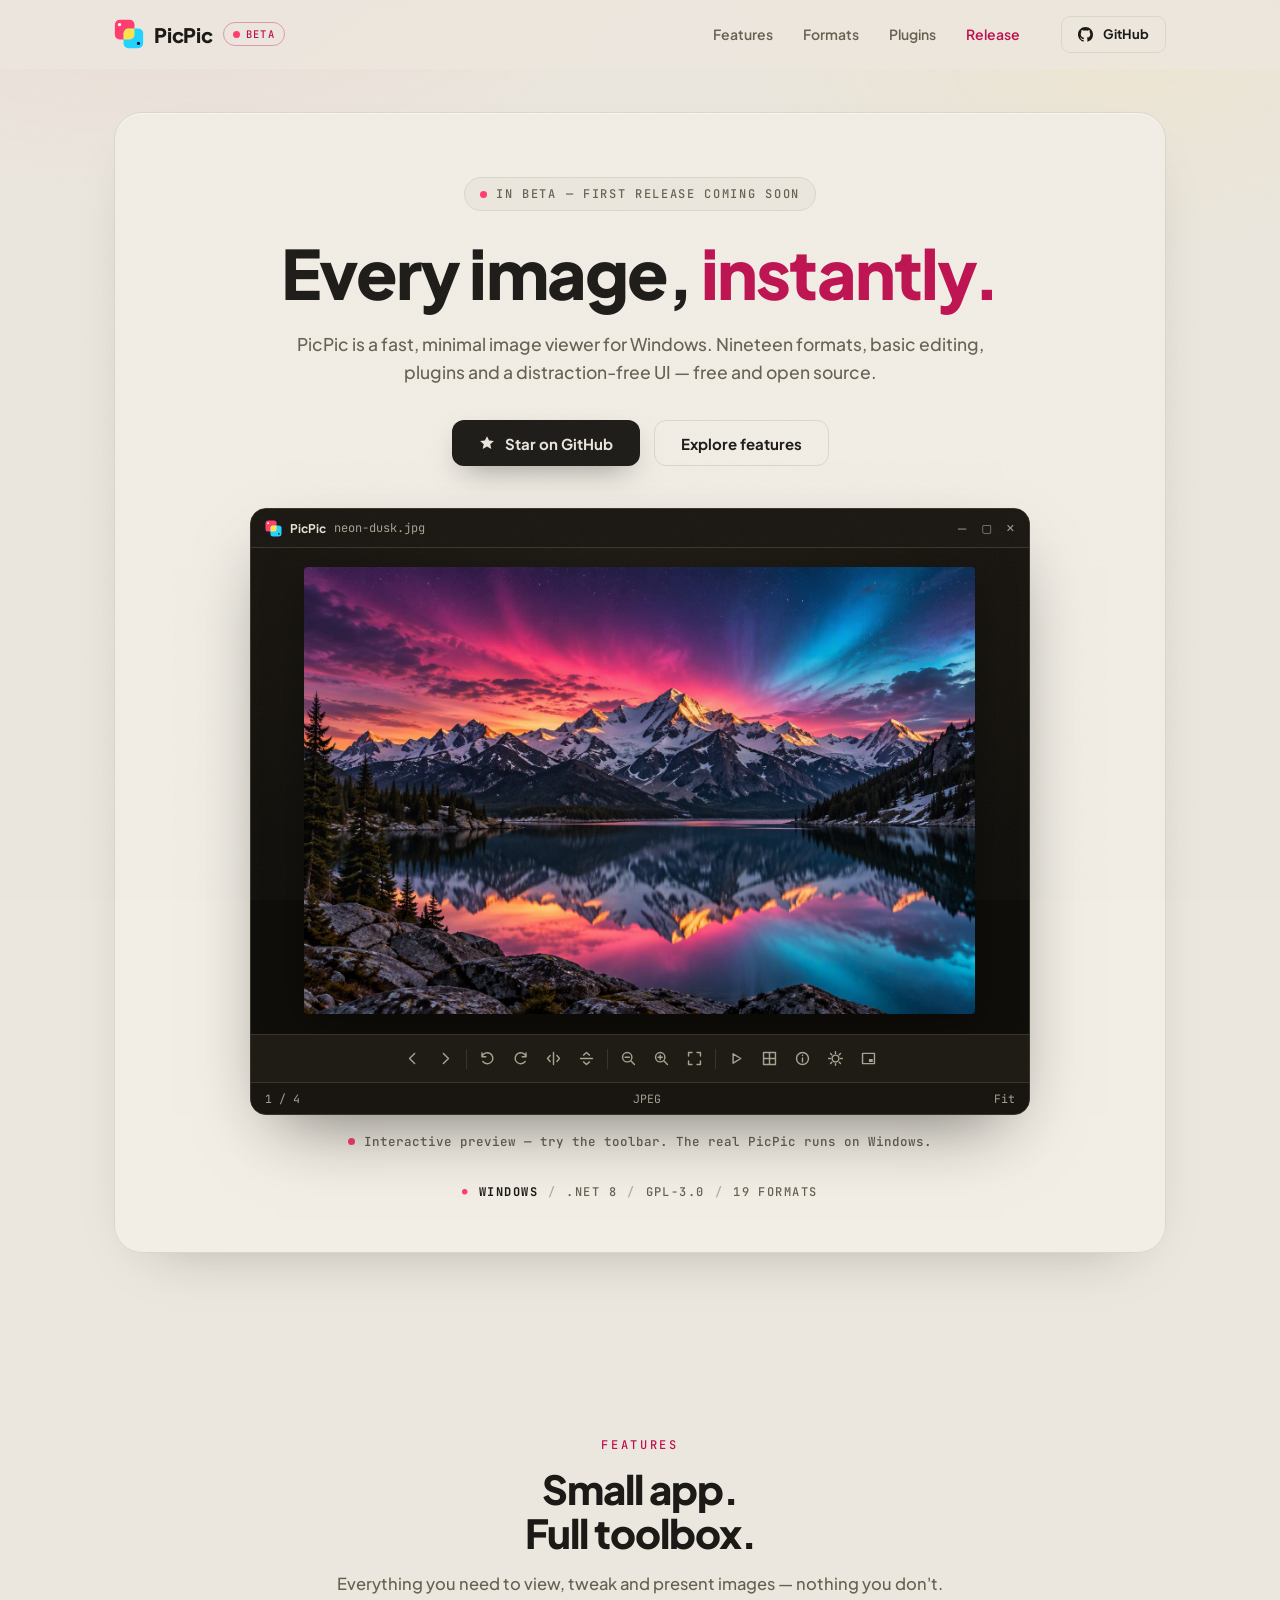
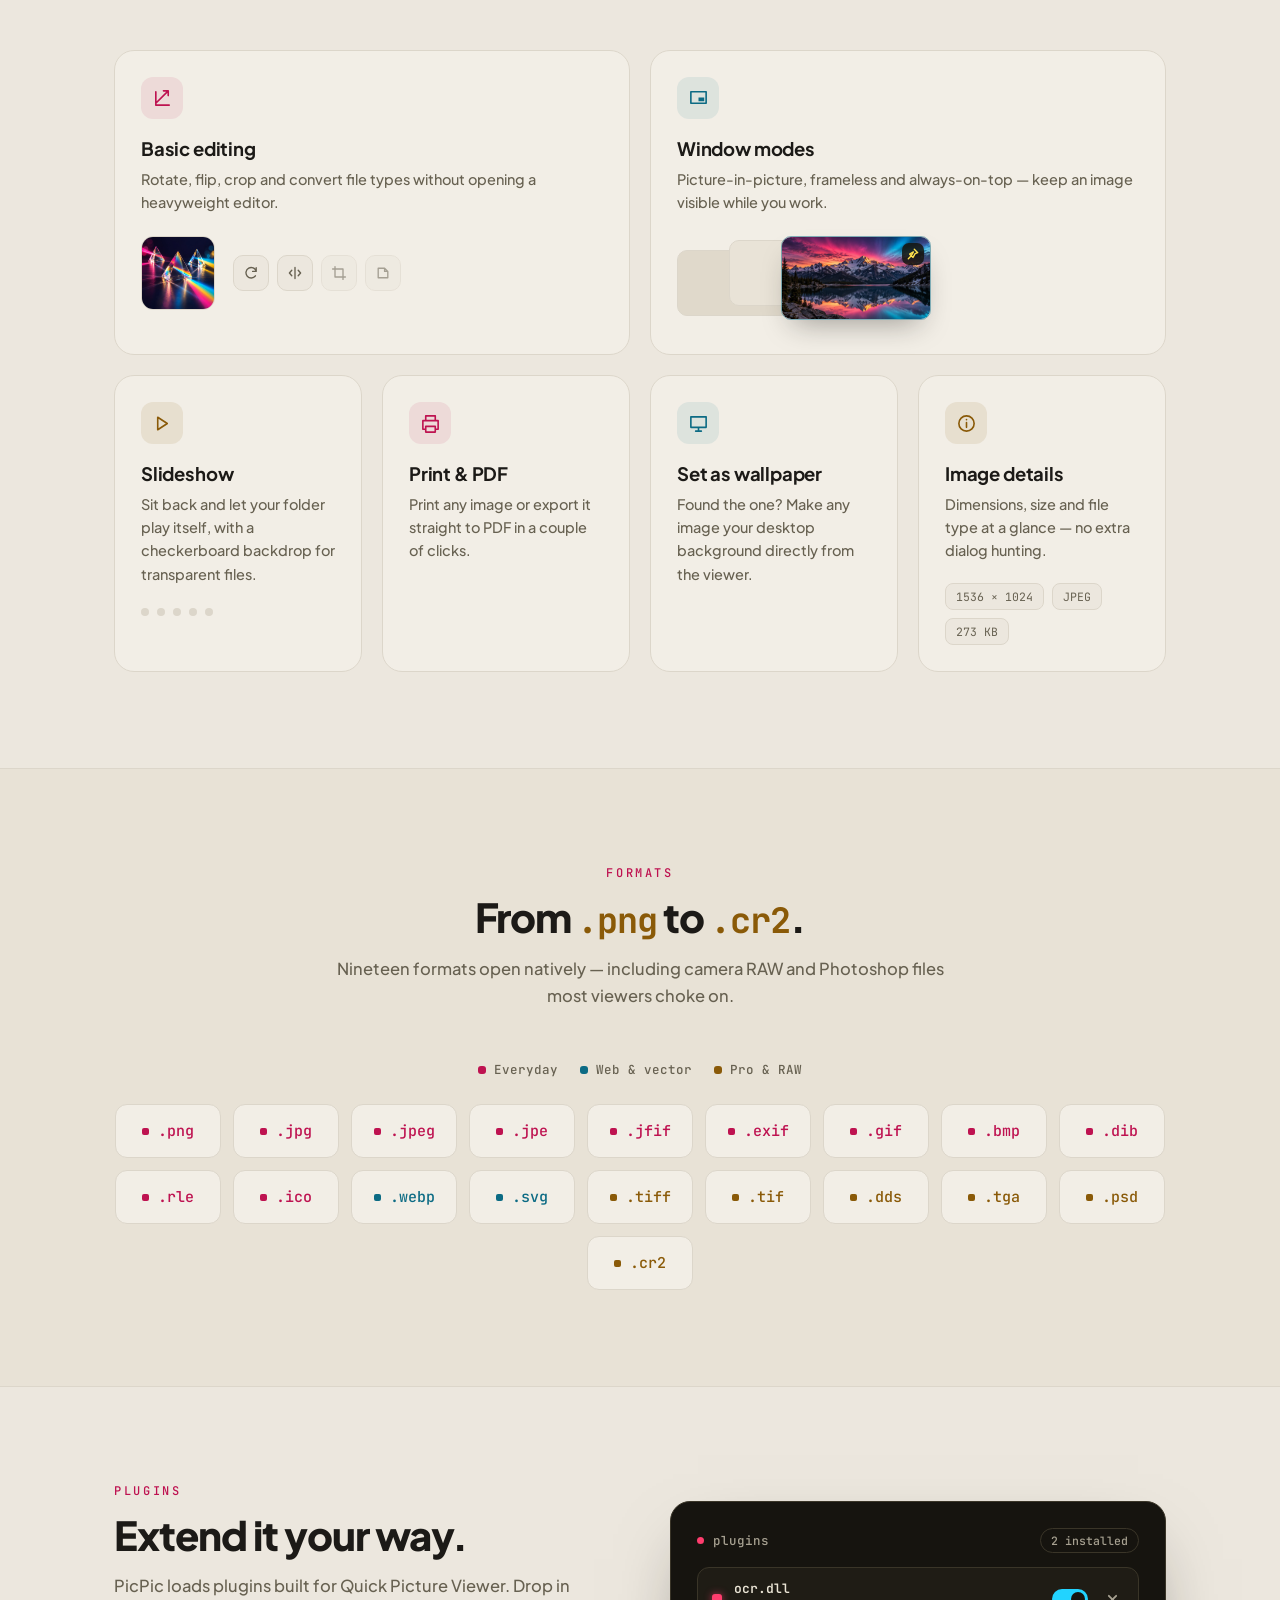
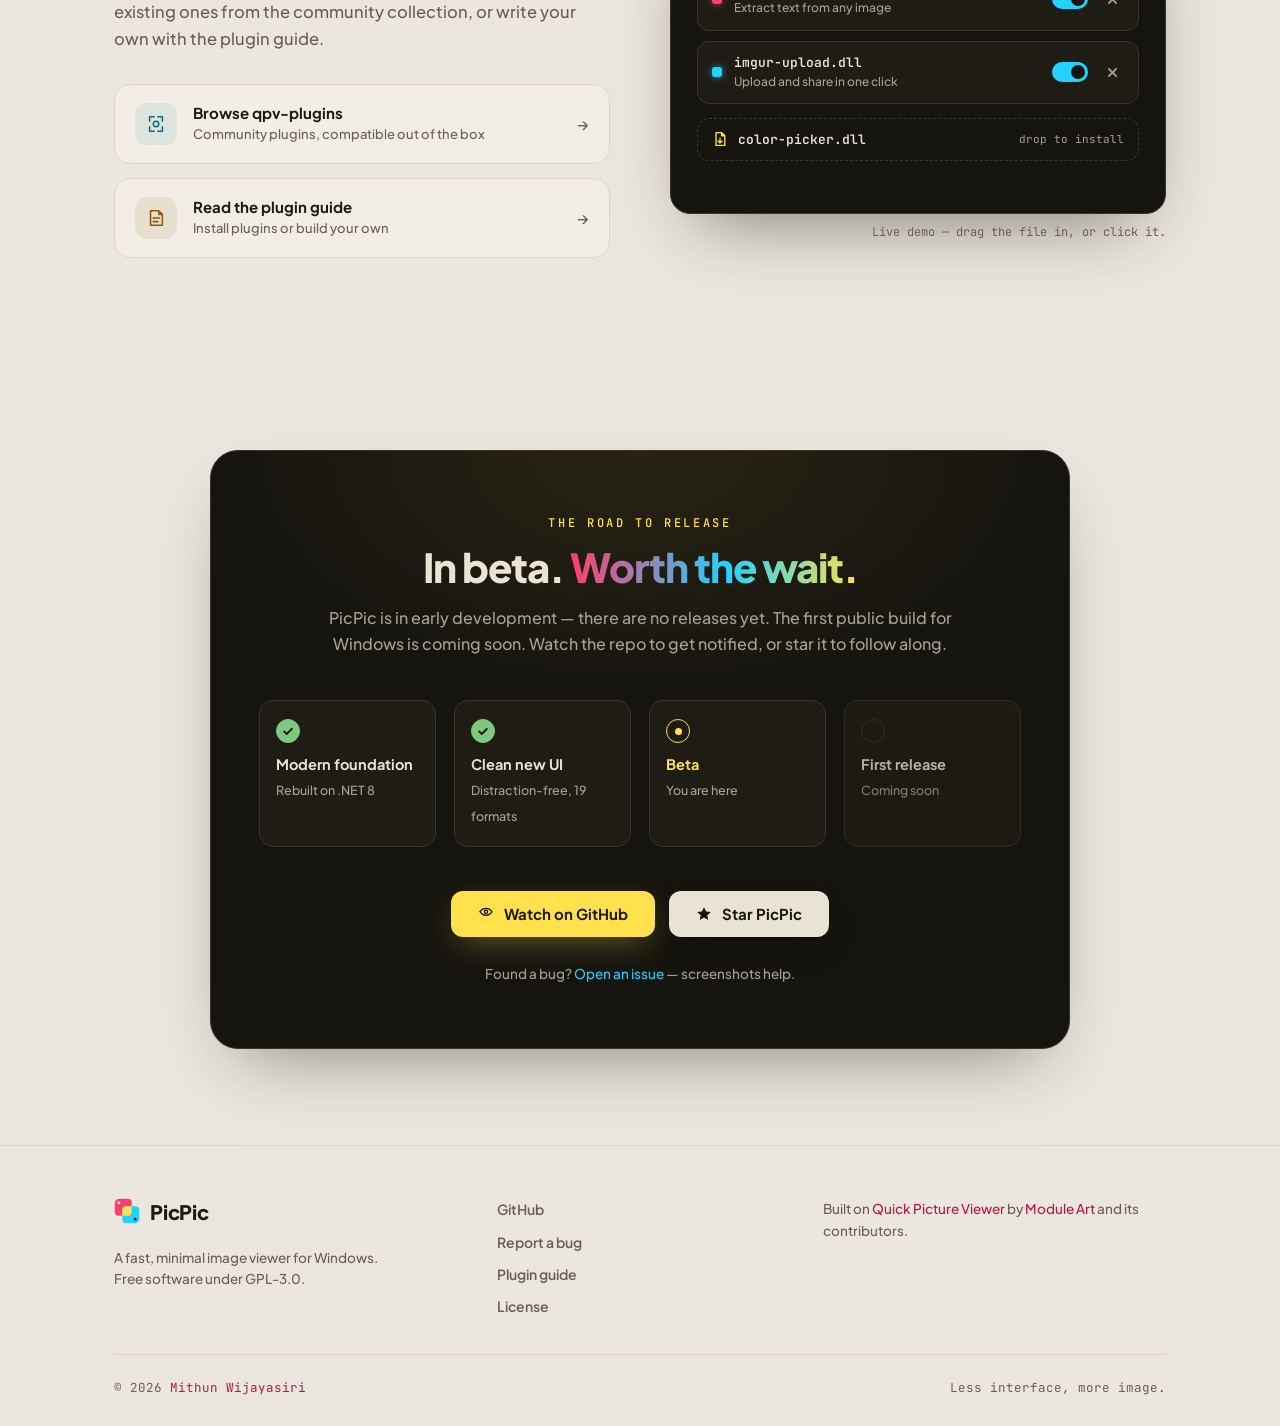
==== site/index.html @ 5f3f1647 "feat: add PicPic website" ====
<!doctype html>
<html lang="en">
<head>
  <meta charset="utf-8">
  <meta name="viewport" content="width=device-width, initial-scale=1">
  <title>PicPic — A fast, minimal image viewer for Windows</title>
  <meta name="description" content="PicPic is a fast, minimal image viewer for Windows. 19 formats, basic editing, picture-in-picture and plugins. Free and open source under GPL-3.0. In beta — first release coming soon.">
  <meta name="theme-color" content="#ECE7DE">
  <meta property="og:title" content="PicPic — A fast, minimal image viewer for Windows">
  <meta property="og:description" content="19 formats, basic editing, plugins and a distraction-free UI. Free and open source. In beta — coming soon.">
  <meta property="og:type" content="website">
  <meta name="twitter:card" content="summary">
  <link rel="icon" type="image/svg+xml" href="assets/picpic-icon.svg">
  <link rel="preconnect" href="https://fonts.googleapis.com">
  <link rel="preconnect" href="https://fonts.gstatic.com" crossorigin>
  <link href="https://fonts.googleapis.com/css2?family=Plus+Jakarta+Sans:wght@500;600;700;800&family=JetBrains+Mono:wght@400;500;700&display=swap" rel="stylesheet">
  <link rel="stylesheet" href="styles.css">
  <script type="application/ld+json">
  {
    "@context": "https://schema.org",
    "@type": "SoftwareApplication",
    "name": "PicPic",
    "operatingSystem": "Windows",
    "applicationCategory": "MultimediaApplication",
    "description": "A fast, minimal image viewer for Windows. In beta — first release coming soon.",
    "license": "https://github.com/MithunWijayasiri/PicPic/blob/master/LICENSE",
    "sameAs": "https://github.com/MithunWijayasiri/PicPic",
    "author": { "@type": "Person", "name": "Mithun Wijayasiri", "url": "https://github.com/MithunWijayasiri" },
    "offers": { "@type": "Offer", "price": "0", "priceCurrency": "USD" }
  }
  </script>
</head>
<body>
  <a class="skip-link" href="#main">Skip to content</a>

  <header class="nav" id="nav">
    <div class="wrap nav-inner">
      <a class="brand" href="#top" aria-label="PicPic home">
        <img src="assets/picpic-mark.svg" alt="" width="30" height="30">
        <span class="brand-name">PicPic</span>
        <span class="beta-tag"><span class="pulse-dot" aria-hidden="true"></span>Beta</span>
      </a>
      <nav class="nav-links" aria-label="Sections">
        <a href="#features" data-nav>Features</a>
        <a href="#formats" data-nav>Formats</a>
        <a href="#plugins" data-nav>Plugins</a>
        <a href="#beta" data-nav>Release</a>
      </nav>
      <div class="nav-actions">
        <a class="btn btn-ghost btn-sm" href="https://github.com/MithunWijayasiri/PicPic" target="_blank" rel="noopener">
          <svg viewBox="0 0 16 16" width="15" height="15" fill="currentColor" aria-hidden="true"><path d="M8 0C3.58 0 0 3.58 0 8c0 3.54 2.29 6.53 5.47 7.59.4.07.55-.17.55-.38 0-.19-.01-.82-.01-1.49-2.01.37-2.53-.49-2.69-.94-.09-.23-.48-.94-.82-1.13-.28-.15-.68-.52-.01-.53.63-.01 1.08.58 1.23.82.72 1.21 1.87.87 2.33.66.07-.52.28-.87.51-1.07-1.78-.2-3.64-.89-3.64-3.95 0-.87.31-1.59.82-2.15-.08-.2-.36-1.02.08-2.12 0 0 .67-.21 2.2.82.64-.18 1.32-.27 2-.27s1.36.09 2 .27c1.53-1.04 2.2-.82 2.2-.82.44 1.1.16 1.92.08 2.12.51.56.82 1.27.82 2.15 0 3.07-1.87 3.75-3.65 3.95.29.25.54.73.54 1.48 0 1.07-.01 1.93-.01 2.2 0 .21.15.46.55.38A8.01 8.01 0 0 0 16 8c0-4.42-3.58-8-8-8Z"/></svg>
          GitHub
        </a>
        <button class="menu-btn" id="menuBtn" aria-expanded="false" aria-controls="mobileMenu" aria-label="Open menu">
          <svg viewBox="0 0 20 20" width="20" height="20" fill="none" stroke="currentColor" stroke-width="1.8" stroke-linecap="round" aria-hidden="true"><path d="M3 5h14M3 10h14M3 15h14"/></svg>
        </button>
      </div>
    </div>
    <div class="mobile-menu" id="mobileMenu" hidden>
      <a href="#features" data-nav>Features</a>
      <a href="#formats" data-nav>Formats</a>
      <a href="#plugins" data-nav>Plugins</a>
      <a href="#beta" data-nav>Release</a>
      <a href="https://github.com/MithunWijayasiri/PicPic" target="_blank" rel="noopener">GitHub ↗</a>
    </div>
  </header>

  <main id="main">
    <!-- ============ HERO ============ -->
    <section class="hero" id="top">
      <div class="wrap">
        <div class="hero-card">
          <p class="hero-pill" data-reveal><span class="pulse-dot" aria-hidden="true"></span>In beta — first release coming soon</p>
          <h1 data-reveal style="--d:.08s">Every image, <span class="h1-accent">instantly.</span></h1>
          <p class="hero-sub" data-reveal style="--d:.16s">PicPic is a fast, minimal image viewer for Windows. Nineteen formats, basic editing, plugins and a distraction-free UI — free and open source.</p>
          <div class="hero-cta" data-reveal style="--d:.24s">
            <a class="btn btn-primary" href="https://github.com/MithunWijayasiri/PicPic" target="_blank" rel="noopener">
              <svg viewBox="0 0 20 20" width="16" height="16" fill="currentColor" aria-hidden="true"><path d="M10 1.5 12.6 7l6 .6-4.5 4 1.3 5.9L10 14.4l-5.4 3.1L5.9 11.6 1.4 7.6l6-.6L10 1.5Z"/></svg>
              Star on GitHub
            </a>
            <a class="btn btn-ghost" href="#features">Explore features</a>
          </div>

          <div class="hero-demo" data-reveal style="--d:.32s">
          <div class="viewer-slot" id="viewerSlot">
            <div class="pip-placeholder" id="pipPlaceholder" hidden>
              <p>Viewer is in picture-in-picture mode.</p>
              <button class="btn btn-ghost btn-sm" id="pipRestore" type="button">Restore viewer</button>
            </div>
            <div class="viewer" id="viewer" tabindex="0" role="region" aria-label="Interactive preview of the PicPic image viewer">
              <div class="viewer-titlebar">
                <img src="assets/picpic-mark.svg" alt="" width="17" height="17">
                <span class="viewer-app">PicPic</span>
                <span class="viewer-file" id="vFile">neon-dusk.jpg</span>
                <span class="viewer-winbtns" aria-hidden="true"><i>—</i><i>▢</i><i class="vb-close">✕</i></span>
              </div>
              <div class="viewer-stage" id="vStage">
                <div class="v-progress" id="vProgress" aria-hidden="true"></div>
                <img id="vImg" src="assets/demo-neon-dusk.jpg" alt="Sample image: mountain lake at dusk with pink and cyan aurora light" draggable="false">
                <div class="v-info" id="vInfo" hidden>
                  <p class="v-info-title">Image details</p>
                  <div><span>Name</span><b id="iName">neon-dusk.jpg</b></div>
                  <div><span>Dimensions</span><b id="iDim">1536 × 1024</b></div>
                  <div><span>Size</span><b id="iSize">273 KB</b></div>
                  <div><span>Type</span><b id="iFmt">JPEG</b></div>
                  <div><span>Zoom</span><b id="iZoom">Fit</b></div>
                </div>
              </div>
              <div class="viewer-toolbar" role="toolbar" aria-label="Viewer controls">
                <button type="button" class="vbtn" data-action="prev" data-tip="Previous image" aria-label="Previous image"><svg viewBox="0 0 20 20"><path d="M12.5 4 6.5 10l6 6"/></svg></button>
                <button type="button" class="vbtn" data-action="next" data-tip="Next image" aria-label="Next image"><svg viewBox="0 0 20 20"><path d="M7.5 4l6 6-6 6"/></svg></button>
                <span class="vsep" aria-hidden="true"></span>
                <button type="button" class="vbtn" data-action="rotate-ccw" data-tip="Rotate left" aria-label="Rotate left"><svg viewBox="0 0 20 20"><path d="M3.5 8a6.5 6.5 0 1 1 1 5.5M3.5 8V3.5M3.5 8H8"/></svg></button>
                <button type="button" class="vbtn" data-action="rotate-cw" data-tip="Rotate right" aria-label="Rotate right"><svg viewBox="0 0 20 20"><path d="M16.5 8a6.5 6.5 0 1 0-1 5.5M16.5 8V3.5M16.5 8H12"/></svg></button>
                <button type="button" class="vbtn" data-action="flip-h" data-tip="Flip horizontal" aria-label="Flip horizontal"><svg viewBox="0 0 20 20"><path d="M10 3v14M6 6.5 3 10l3 3.5M14 6.5 17 10l-3 3.5"/></svg></button>
                <button type="button" class="vbtn" data-action="flip-v" data-tip="Flip vertical" aria-label="Flip vertical"><svg viewBox="0 0 20 20"><path d="M3 10h14M6.5 6 10 3l3.5 3M6.5 14 10 17l3.5-3"/></svg></button>
                <span class="vsep" aria-hidden="true"></span>
                <button type="button" class="vbtn" data-action="zoom-out" data-tip="Zoom out" aria-label="Zoom out"><svg viewBox="0 0 20 20"><circle cx="8.5" cy="8.5" r="5.5"/><path d="m13 13 4 4M6 8.5h5"/></svg></button>
                <button type="button" class="vbtn" data-action="zoom-in" data-tip="Zoom in" aria-label="Zoom in"><svg viewBox="0 0 20 20"><circle cx="8.5" cy="8.5" r="5.5"/><path d="m13 13 4 4M6 8.5h5M8.5 6v5"/></svg></button>
                <button type="button" class="vbtn" data-action="fit" data-tip="Fit to window" aria-label="Fit to window"><svg viewBox="0 0 20 20"><path d="M3 7V3h4M13 3h4v4M17 13v4h-4M7 17H3v-4"/></svg></button>
                <span class="vsep" aria-hidden="true"></span>
                <button type="button" class="vbtn" data-action="slideshow" data-tip="Play slideshow" aria-label="Play slideshow" aria-pressed="false">
                  <svg viewBox="0 0 20 20" class="ic-play"><path d="M6 4.5 15 10l-9 5.5Z"/></svg>
                  <svg viewBox="0 0 20 20" class="ic-pause"><path d="M6 4.5h2.8v11H6ZM11.2 4.5H14v11h-2.8Z"/></svg>
                </button>
                <button type="button" class="vbtn" data-action="checker" data-tip="Checkerboard background" aria-label="Checkerboard background" aria-pressed="false"><svg viewBox="0 0 20 20"><path d="M3 3h14v14H3ZM3 10h14M10 3v14M3 3h7v7H3ZM10 10h7v7h-7Z"/></svg></button>
                <button type="button" class="vbtn" data-action="info" data-tip="Image details" aria-label="Image details" aria-pressed="false"><svg viewBox="0 0 20 20"><circle cx="10" cy="10" r="7"/><path d="M10 9.5V14M10 6.2v.3"/></svg></button>
                <button type="button" class="vbtn" data-action="theme" data-tip="Toggle light mode" aria-label="Toggle light mode" aria-pressed="false">
                  <svg viewBox="0 0 20 20" class="ic-sun"><circle cx="10" cy="10" r="4"/><path d="M10 2v2M10 16v2M2 10h2M16 10h2M4.2 4.2l1.4 1.4M14.4 14.4l1.4 1.4M15.8 4.2l-1.4 1.4M5.6 14.4l-1.4 1.4"/></svg>
                  <svg viewBox="0 0 20 20" class="ic-moon"><path d="M16.5 12.5A7 7 0 0 1 7.5 3.5a7 7 0 1 0 9 9Z"/></svg>
                </button>
                <button type="button" class="vbtn" data-action="pip" data-tip="Picture-in-picture" aria-label="Picture-in-picture" aria-pressed="false"><svg viewBox="0 0 20 20"><path d="M3 4h14v12H3Z"/><path d="M10.5 10.5h4.5v3.5h-4.5Z" fill="currentColor" stroke="none"/></svg></button>
              </div>
              <div class="viewer-statusbar">
                <span id="vIndex">1 / 4</span>
                <span id="vFmt">JPEG</span>
                <span id="vZoom">Fit</span>
              </div>
            </div>
          </div>
          <p class="demo-caption"><span class="pulse-dot" aria-hidden="true"></span>Interactive preview — try the toolbar. The real PicPic runs on Windows.</p>
          </div>

          <p class="platforms" data-reveal><span class="p-dot" aria-hidden="true">●</span><b>Windows</b><span class="x">/</span>.NET 8<span class="x">/</span>GPL-3.0<span class="x">/</span>19 formats</p>
        </div>
      </div>
    </section>

    <!-- ============ FEATURES ============ -->
    <section class="section" id="features">
      <div class="wrap">
        <div class="section-head" data-reveal>
          <p class="eyebrow">Features</p>
          <h2>Small app.<br>Full toolbox.</h2>
          <p class="section-sub">Everything you need to view, tweak and present images — nothing you don't.</p>
        </div>
        <div class="bento">
          <article class="card span2" data-reveal>
            <div class="card-icon ci-pink"><svg viewBox="0 0 22 22"><path d="M4 17 17 4M17 4h-5M17 4v5M4 5v14h14"/></svg></div>
            <h3>Basic editing</h3>
            <p>Rotate, flip, crop and convert file types without opening a heavyweight editor.</p>
            <div class="mini-edit">
              <img id="miniImg" src="assets/demo-prism-study.jpg" alt="Prism study sample thumbnail">
              <div class="mini-tools">
                <button type="button" class="mini-btn" id="miniRotate" aria-label="Rotate sample thumbnail" data-tip="Try it"><svg viewBox="0 0 20 20"><path d="M16.5 8a6.5 6.5 0 1 0-1 5.5M16.5 8V3.5M16.5 8H12"/></svg></button>
                <button type="button" class="mini-btn" id="miniFlip" aria-label="Flip sample thumbnail" data-tip="Try it"><svg viewBox="0 0 20 20"><path d="M10 3v14M6 6.5 3 10l3 3.5M14 6.5 17 10l-3 3.5"/></svg></button>
                <span class="mini-btn static" aria-hidden="true"><svg viewBox="0 0 20 20"><path d="M5 2v13h13M2 5h13v13"/></svg></span>
                <span class="mini-btn static" aria-hidden="true"><svg viewBox="0 0 20 20"><path d="M4 4h8l4 4v8H4ZM12 4v4h4"/></svg></span>
              </div>
            </div>
          </article>
          <article class="card span2" data-reveal style="--d:.08s">
            <div class="card-icon ci-cyan"><svg viewBox="0 0 22 22"><path d="M3 5h16v12H3Z"/><path d="M11 11h6v4h-6Z" fill="currentColor" stroke="none"/></svg></div>
            <h3>Window modes</h3>
            <p>Picture-in-picture, frameless and always-on-top — keep an image visible while you work.</p>
            <div class="mini-windows" aria-hidden="true">
              <div class="mw mw-1"></div>
              <div class="mw mw-2"></div>
              <div class="mw mw-3"><img src="assets/demo-neon-dusk.jpg" alt=""><span class="mw-pin"><svg viewBox="0 0 14 14"><path d="M8.5 1.5 12.5 5.5 9.5 6.5 7 11 5 9 1.5 12.5M5 9l-2-2 4.5-2.5Z"/></svg></span></div>
            </div>
          </article>
          <article class="card" data-reveal>
            <div class="card-icon ci-amber"><svg viewBox="0 0 22 22"><path d="M6 4.5 16 11 6 17.5Z"/></svg></div>
            <h3>Slideshow</h3>
            <p>Sit back and let your folder play itself, with a checkerboard backdrop for transparent files.</p>
            <div class="mini-dots" aria-hidden="true"><i></i><i></i><i></i><i></i><i></i></div>
          </article>
          <article class="card" data-reveal style="--d:.06s">
            <div class="card-icon ci-pink"><svg viewBox="0 0 22 22"><path d="M6 8V3h10v5M6 17H3V8h16v9h-3M6 14h10v6H6Z"/></svg></div>
            <h3>Print &amp; PDF</h3>
            <p>Print any image or export it straight to PDF in a couple of clicks.</p>
          </article>
          <article class="card" data-reveal style="--d:.12s">
            <div class="card-icon ci-cyan"><svg viewBox="0 0 22 22"><path d="M3 4h16v11H3ZM8 19h6M11 15v4"/></svg></div>
            <h3>Set as wallpaper</h3>
            <p>Found the one? Make any image your desktop background directly from the viewer.</p>
          </article>
          <article class="card" data-reveal style="--d:.18s">
            <div class="card-icon ci-amber"><svg viewBox="0 0 22 22"><circle cx="11" cy="11" r="8"/><path d="M11 10v5M11 6.8v.3"/></svg></div>
            <h3>Image details</h3>
            <p>Dimensions, size and file type at a glance — no extra dialog hunting.</p>
            <div class="mini-meta" aria-hidden="true"><span>1536 × 1024</span><span>JPEG</span><span>273 KB</span></div>
          </article>
        </div>
      </div>
    </section>

    <!-- ============ FORMATS ============ -->
    <section class="section section-alt" id="formats">
      <div class="wrap">
        <div class="section-head" data-reveal>
          <p class="eyebrow">Formats</p>
          <h2>From <span class="mono-h">.png</span> to <span class="mono-h">.cr2</span>.</h2>
          <p class="section-sub">Nineteen formats open natively — including camera RAW and Photoshop files most viewers choke on.</p>
        </div>
        <div class="format-legend" data-reveal>
          <span><i class="dot dot-p"></i>Everyday</span>
          <span><i class="dot dot-c"></i>Web &amp; vector</span>
          <span><i class="dot dot-a"></i>Pro &amp; RAW</span>
        </div>
        <div class="format-grid">
          <span class="fmt-chip fp" data-reveal>.png</span>
          <span class="fmt-chip fp" data-reveal style="--d:.03s">.jpg</span>
          <span class="fmt-chip fp" data-reveal style="--d:.06s">.jpeg</span>
          <span class="fmt-chip fp" data-reveal style="--d:.09s">.jpe</span>
          <span class="fmt-chip fp" data-reveal style="--d:.12s">.jfif</span>
          <span class="fmt-chip fp" data-reveal style="--d:.15s">.exif</span>
          <span class="fmt-chip fp" data-reveal style="--d:.18s">.gif</span>
          <span class="fmt-chip fp" data-reveal style="--d:.21s">.bmp</span>
          <span class="fmt-chip fp" data-reveal style="--d:.24s">.dib</span>
          <span class="fmt-chip fp" data-reveal style="--d:.27s">.rle</span>
          <span class="fmt-chip fp" data-reveal style="--d:.3s">.ico</span>
          <span class="fmt-chip fc" data-reveal style="--d:.33s">.webp</span>
          <span class="fmt-chip fc" data-reveal style="--d:.36s">.svg</span>
          <span class="fmt-chip fa" data-reveal style="--d:.39s">.tiff</span>
          <span class="fmt-chip fa" data-reveal style="--d:.42s">.tif</span>
          <span class="fmt-chip fa" data-reveal style="--d:.45s">.dds</span>
          <span class="fmt-chip fa" data-reveal style="--d:.48s">.tga</span>
          <span class="fmt-chip fa" data-reveal style="--d:.51s">.psd</span>
          <span class="fmt-chip fa" data-reveal style="--d:.54s">.cr2</span>
        </div>
      </div>
    </section>

    <!-- ============ PLUGINS ============ -->
    <section class="section" id="plugins">
      <div class="wrap plugins-grid">
        <div data-reveal>
          <p class="eyebrow">Plugins</p>
          <h2>Extend it your way.</h2>
          <p class="section-sub">PicPic loads plugins built for Quick Picture Viewer. Drop in existing ones from the community collection, or write your own with the plugin guide.</p>
          <div class="link-cards">
            <a class="link-card" href="https://github.com/ModuleArt/qpv-plugins" target="_blank" rel="noopener">
              <span class="lc-icon ci-cyan"><svg viewBox="0 0 22 22"><path d="M9 3H4v5M13 3h5v5M9 19H4v-5M13 19h5v-5"/><circle cx="11" cy="11" r="3"/></svg></span>
              <span class="lc-body"><b>Browse qpv-plugins</b><small>Community plugins, compatible out of the box</small></span>
              <span class="lc-arrow" aria-hidden="true">→</span>
            </a>
            <a class="link-card" href="https://github.com/MithunWijayasiri/PicPic/blob/master/docs/plugins.md" target="_blank" rel="noopener">
              <span class="lc-icon ci-amber"><svg viewBox="0 0 22 22"><path d="M5 3h9l4 4v12H5ZM14 3v4h4M8 11h7M8 15h5"/></svg></span>
              <span class="lc-body"><b>Read the plugin guide</b><small>Install plugins or build your own</small></span>
              <span class="lc-arrow" aria-hidden="true">→</span>
            </a>
          </div>
        </div>
        <div class="plugin-art" data-reveal style="--d:.12s">
          <div class="pa-panel" id="pluginPanel">
            <div class="pm-head">
              <p class="pa-title"><span class="pulse-dot" aria-hidden="true"></span>plugins</p>
              <span class="pm-count" id="pmCount"></span>
            </div>
            <ul class="pm-list" id="pmList" aria-label="Installed plugins"></ul>
            <div class="pm-drop" id="pmDrop"></div>
            <p class="pm-status" id="pmStatus" role="status"></p>
          </div>
          <p class="pa-caption">Live demo — drag the file in, or click it.</p>
        </div>
      </div>
    </section>

    <!-- ============ BETA / RELEASE ============ -->
    <section class="section" id="beta">
      <div class="wrap">
        <div class="beta-card" data-reveal>
          <p class="eyebrow eyebrow-amber">The road to release</p>
          <h2>In beta. <span class="grad-text">Worth the wait.</span></h2>
          <p class="beta-sub">PicPic is in early development — there are no releases yet. The first public build for Windows is coming soon. Watch the repo to get notified, or star it to follow along.</p>
          <ol class="roadmap">
            <li class="rm-done">
              <span class="rm-dot" aria-hidden="true"><svg viewBox="0 0 14 14"><path d="m2.5 7.5 3 3 6-6"/></svg></span>
              <b>Modern foundation</b><small>Rebuilt on .NET 8</small>
            </li>
            <li class="rm-done">
              <span class="rm-dot" aria-hidden="true"><svg viewBox="0 0 14 14"><path d="m2.5 7.5 3 3 6-6"/></svg></span>
              <b>Clean new UI</b><small>Distraction-free, 19 formats</small>
            </li>
            <li class="rm-now" aria-current="step">
              <span class="rm-dot" aria-hidden="true"><span class="pulse-dot"></span></span>
              <b>Beta</b><small>You are here</small>
            </li>
            <li class="rm-next">
              <span class="rm-dot" aria-hidden="true"></span>
              <b>First release</b><small>Coming soon</small>
            </li>
          </ol>
          <div class="beta-cta">
            <a class="btn btn-amber" href="https://github.com/MithunWijayasiri/PicPic" target="_blank" rel="noopener">
              <svg viewBox="0 0 20 20" width="16" height="16" fill="none" stroke="currentColor" stroke-width="1.7" aria-hidden="true"><path d="M10 3C5.5 3 2.5 7 2.5 7s3 4.5 7.5 4.5S17.5 7 17.5 7 14.5 3 10 3Z"/><circle cx="10" cy="7.2" r="2"/></svg>
              Watch on GitHub
            </a>
            <a class="btn btn-primary" href="https://github.com/MithunWijayasiri/PicPic" target="_blank" rel="noopener">
              <svg viewBox="0 0 20 20" width="16" height="16" fill="currentColor" aria-hidden="true"><path d="M10 1.5 12.6 7l6 .6-4.5 4 1.3 5.9L10 14.4l-5.4 3.1L5.9 11.6 1.4 7.6l6-.6L10 1.5Z"/></svg>
              Star PicPic
            </a>
          </div>
          <p class="beta-note">Found a bug? <a class="text-link" href="https://github.com/MithunWijayasiri/PicPic/issues/new" target="_blank" rel="noopener">Open an issue</a> — screenshots help.</p>
        </div>
      </div>
    </section>
  </main>

  <!-- ============ FOOTER ============ -->
  <footer class="footer">
    <div class="wrap">
      <div class="footer-grid">
        <div class="footer-brand">
          <a class="brand" href="#top" aria-label="Back to top">
            <img src="assets/picpic-mark.svg" alt="" width="26" height="26">
            <span class="brand-name">PicPic</span>
          </a>
          <p>A fast, minimal image viewer for Windows.<br>Free software under GPL-3.0.</p>
        </div>
        <nav class="footer-links" aria-label="Project links">
          <a href="https://github.com/MithunWijayasiri/PicPic" target="_blank" rel="noopener">GitHub</a>
          <a href="https://github.com/MithunWijayasiri/PicPic/issues/new" target="_blank" rel="noopener">Report a bug</a>
          <a href="https://github.com/MithunWijayasiri/PicPic/blob/master/docs/plugins.md" target="_blank" rel="noopener">Plugin guide</a>
          <a href="https://github.com/MithunWijayasiri/PicPic/blob/master/LICENSE" target="_blank" rel="noopener">License</a>
        </nav>
        <div class="footer-credit">
          <p>Built on <a class="text-link" href="https://github.com/ModuleArt/quick-picture-viewer" target="_blank" rel="noopener">Quick Picture Viewer</a> by <a class="text-link" href="https://github.com/ModuleArt" target="_blank" rel="noopener">Module Art</a> and its contributors.</p>
        </div>
      </div>
      <div class="footer-bottom">
        <span>© 2026 <a class="text-link" href="https://github.com/MithunWijayasiri" target="_blank" rel="noopener">Mithun Wijayasiri</a></span>
        <span class="footer-status">Less interface, more image.</span>
      </div>
    </div>
  </footer>

  <script src="app.js" defer></script>
</body>
</html>
---- site/styles.css ----
/* ============================================================
   PicPic landing — paper & darkroom
   Warm cream page with warm-black product mocks (light/dark mix)
   Brand hues: pink #FF3D6E · cyan #22D3FF · amber #FFE14D
   ============================================================ */

:root {
  /* Nudge appearance — light paper */
  --site-bg: #ECE7DE;
  --site-fg: #1C1A17;
  --site-accent: #FF3D6E;
  --site-on-accent: #1C1A17;
  --site-surface: #F2EEE6;
  --site-muted: #676151;
  --site-border: #DCD6CA;
  --site-font: "Plus Jakarta Sans", system-ui, -apple-system, "Segoe UI", sans-serif;
  /* Nudge geometry & motion */
  --site-radius: 20px;
  --site-space: 1;
  --site-type: 1;
  --site-motion: 1;

  /* Brand palette */
  --pink: #FF3D6E;
  --cyan: #22D3FF;
  --amber: #FFE14D;
  --green: #7EC77F;
  /* Text-safe accents on cream */
  --pink-deep: #BE1250;
  --cyan-deep: #0C6B84;
  --amber-deep: #8A5A08;
  /* Warm-black dark family */
  --dark-bg: #16140F;
  --dark-surface: #1F1C15;
  --dark-line: #3A3528;
  --dark-fg: #E9E3D4;
  --dark-muted: #A7A191;

  --font-display: "Plus Jakarta Sans", var(--site-font);
  --mono: "JetBrains Mono", ui-monospace, "Cascadia Code", Consolas, monospace;
  --wrap: 1100px;
  --nav-h: 68px;
}

* { box-sizing: border-box; margin: 0; padding: 0; }

html {
  scroll-behavior: smooth;
  scrollbar-color: #C9C2B2 var(--site-bg);
}

body {
  background: var(--site-bg);
  color: var(--site-fg);
  font: 500 16px/1.6 var(--site-font);
  -webkit-font-smoothing: antialiased;
  overflow-x: hidden;
}

/* Subtle warmth + paper grain */
body::before {
  content: "";
  position: fixed;
  inset: 0;
  z-index: 0;
  pointer-events: none;
  background:
    radial-gradient(60% 42% at 12% -4%, rgba(255, 61, 110, .05), transparent 62%),
    radial-gradient(48% 36% at 88% 6%, rgba(255, 225, 77, .07), transparent 62%),
    radial-gradient(50% 38% at 50% 108%, rgba(34, 211, 255, .045), transparent 66%);
}
body::after {
  content: "";
  position: fixed;
  inset: 0;
  z-index: 60;
  pointer-events: none;
  opacity: .05;
  background-image: url("data:image/svg+xml,%3Csvg xmlns='http://www.w3.org/2000/svg' width='160' height='160'%3E%3Cfilter id='n'%3E%3CfeTurbulence type='fractalNoise' baseFrequency='0.9' numOctaves='2'/%3E%3C/filter%3E%3Crect width='160' height='160' filter='url(%23n)'/%3E%3C/svg%3E");
}

main { position: relative; z-index: 1; }

::selection { background: var(--site-accent); color: var(--site-on-accent); }

::-webkit-scrollbar { width: 10px; height: 10px; }
::-webkit-scrollbar-track { background: var(--site-bg); }
::-webkit-scrollbar-thumb { background: #C9C2B2; border-radius: 8px; border: 2px solid var(--site-bg); }
::-webkit-scrollbar-thumb:hover { background: var(--pink-deep); }

:focus-visible { outline: 2px solid var(--pink-deep); outline-offset: 3px; border-radius: 4px; }

img { display: block; }
a { color: inherit; }
button { font: inherit; }

.wrap { max-width: var(--wrap); margin-inline: auto; padding-inline: calc(24px * var(--site-space, 1)); }

.skip-link {
  position: fixed;
  top: -60px;
  left: 16px;
  z-index: 200;
  padding: 10px 16px;
  background: var(--site-accent);
  color: var(--site-on-accent);
  border-radius: 10px;
  font-weight: 700;
  text-decoration: none;
  transition: top calc(180ms * var(--site-motion, 1)) ease;
}
.skip-link:focus-visible { top: 12px; }

.pulse-dot {
  display: inline-block;
  width: 7px;
  height: 7px;
  border-radius: 50%;
  background: var(--site-accent);
  box-shadow: 0 0 0 0 rgba(255, 61, 110, .5);
  animation: pulse 2.2s ease-out infinite;
  flex: none;
}
@keyframes pulse {
  0% { box-shadow: 0 0 0 0 rgba(255, 61, 110, .45); }
  70% { box-shadow: 0 0 0 8px rgba(255, 61, 110, 0); }
  100% { box-shadow: 0 0 0 0 rgba(255, 61, 110, 0); }
}
@keyframes pulse-amber {
  0% { box-shadow: 0 0 0 0 rgba(255, 225, 77, .45); }
  70% { box-shadow: 0 0 0 8px rgba(255, 225, 77, 0); }
  100% { box-shadow: 0 0 0 0 rgba(255, 225, 77, 0); }
}

/* ============ Buttons ============ */
.btn {
  display: inline-flex;
  align-items: center;
  justify-content: center;
  gap: 10px;
  padding: calc(14px * var(--site-space, 1)) calc(26px * var(--site-space, 1));
  border: 1px solid transparent;
  border-radius: calc(var(--site-radius, 20px) * .6);
  font: 700 15px/1 var(--site-font);
  text-decoration: none;
  cursor: pointer;
  transition:
    transform calc(180ms * var(--site-motion, 1)) ease,
    box-shadow calc(180ms * var(--site-motion, 1)) ease,
    background-color calc(180ms * var(--site-motion, 1)) ease,
    border-color calc(180ms * var(--site-motion, 1)) ease,
    color calc(180ms * var(--site-motion, 1)) ease;
}
.btn:hover { transform: translateY(-2px); }
.btn:active { transform: translateY(0) scale(.98); }
.btn-primary {
  background: var(--site-fg);
  color: var(--site-bg);
  box-shadow: 0 12px 30px -12px rgba(28, 26, 23, .5);
}
.btn-primary:hover { background: #000; box-shadow: 0 16px 38px -12px rgba(28, 26, 23, .55); }
.btn-amber {
  background: var(--amber);
  color: #1C1A17;
  box-shadow: 0 10px 34px -10px rgba(255, 225, 77, .45);
}
.btn-amber:hover { box-shadow: 0 16px 44px -10px rgba(255, 225, 77, .6); }
.btn-ghost {
  background: transparent;
  border-color: var(--site-border);
  color: var(--site-fg);
}
.btn-ghost:hover { border-color: var(--pink-deep); color: var(--pink-deep); }
.btn-sm { padding: 10px 16px; font-size: 13px; border-radius: calc(var(--site-radius, 20px) * .45); }

.text-link { color: var(--pink-deep); text-decoration: none; }
.text-link:hover { text-decoration: underline; }

/* ============ Nav ============ */
.nav {
  position: fixed;
  top: 0;
  left: 0;
  right: 0;
  z-index: 100;
  background: rgba(236, 231, 222, .78);
  backdrop-filter: blur(14px);
  -webkit-backdrop-filter: blur(14px);
  border-bottom: 1px solid transparent;
  transition: border-color calc(200ms * var(--site-motion, 1)) ease;
}
.nav.scrolled { border-bottom-color: var(--site-border); }
.nav-inner { height: var(--nav-h); display: flex; align-items: center; gap: 28px; }
.brand { display: inline-flex; align-items: center; gap: 10px; text-decoration: none; }
.brand img { border-radius: 7px; }
.brand-name { font: 800 20px var(--font-display); letter-spacing: -.01em; }
.beta-tag {
  display: inline-flex;
  align-items: center;
  gap: 6px;
  padding: 4px 9px;
  border: 1px solid rgba(190, 18, 80, .35);
  border-radius: 999px;
  color: var(--pink-deep);
  font: 500 10.5px var(--mono);
  text-transform: uppercase;
  letter-spacing: .12em;
}
.nav-links { display: flex; gap: 4px; margin-left: auto; }
.nav-links a {
  padding: 8px 13px;
  border-radius: 9px;
  color: var(--site-muted);
  font-size: 14px;
  font-weight: 600;
  text-decoration: none;
  transition: color calc(160ms * var(--site-motion, 1)) ease, background-color calc(160ms * var(--site-motion, 1)) ease;
}
.nav-links a:hover { color: var(--site-fg); background: rgba(28, 26, 23, .05); }
.nav-links a.active { color: var(--pink-deep); }
.nav-actions { display: flex; align-items: center; gap: 10px; }
.menu-btn {
  display: none;
  width: 40px;
  height: 40px;
  place-items: center;
  background: none;
  border: 1px solid var(--site-border);
  border-radius: 10px;
  color: var(--site-fg);
  cursor: pointer;
}
.mobile-menu {
  position: absolute;
  top: var(--nav-h);
  left: 0;
  right: 0;
  display: flex;
  flex-direction: column;
  padding: 12px 24px 18px;
  background: rgba(236, 231, 222, .97);
  border-bottom: 1px solid var(--site-border);
}
.mobile-menu[hidden] { display: none; }
.mobile-menu a {
  padding: 12px 4px;
  color: var(--site-fg);
  font-weight: 600;
  text-decoration: none;
  border-bottom: 1px solid rgba(28, 26, 23, .07);
}
.mobile-menu a:last-child { border-bottom: 0; color: var(--pink-deep); }

/* ============ Hero — centered paper card ============ */
.hero { padding-top: calc(var(--nav-h) + 44px); padding-bottom: calc(88px * var(--site-space, 1)); }
.hero-card {
  background: var(--site-surface);
  border: 1px solid var(--site-border);
  border-radius: calc(var(--site-radius, 20px) * 1.4);
  padding: calc(64px * var(--site-space, 1)) calc(32px * var(--site-space, 1)) calc(52px * var(--site-space, 1));
  text-align: center;
  box-shadow: 0 1px 0 rgba(255, 255, 255, .6) inset, 0 24px 60px -40px rgba(28, 26, 23, .4);
}
.hero-pill {
  display: inline-flex;
  align-items: center;
  gap: 9px;
  padding: 8px 15px;
  margin-bottom: 26px;
  border: 1px solid var(--site-border);
  border-radius: 999px;
  background: var(--site-bg);
  color: var(--site-muted);
  font: 500 12px var(--mono);
  text-transform: uppercase;
  letter-spacing: .14em;
}
h1 {
  font: 800 clamp(40px, 6.6vw, calc(68px * var(--site-type, 1)))/1.05 var(--font-display);
  letter-spacing: -.028em;
  margin: 0 auto 22px;
  max-width: 22ch;
}
.h1-accent { color: var(--pink-deep); }
.grad-text {
  background: linear-gradient(92deg, var(--pink) 0%, var(--cyan) 55%, var(--amber) 100%);
  -webkit-background-clip: text;
  background-clip: text;
  color: transparent;
}
.hero-sub { max-width: 56ch; margin: 0 auto; color: var(--site-muted); font-size: clamp(15.5px, 2vw, 17.5px); }
.hero-cta { display: flex; flex-wrap: wrap; justify-content: center; gap: 14px; margin-top: 34px; }
.platforms {
  margin-top: 34px;
  display: flex;
  flex-wrap: wrap;
  align-items: center;
  justify-content: center;
  gap: 10px;
  color: var(--site-muted);
  font: 500 12px var(--mono);
  text-transform: uppercase;
  letter-spacing: .12em;
}
.platforms .p-dot { color: var(--site-accent); font-size: 9px; }
.platforms b { color: var(--site-fg); font-weight: 700; }
.platforms .x { color: #B3AD9F; }

.hero-demo { position: relative; max-width: 780px; margin: 42px auto 0; }
.demo-caption {
  display: flex;
  align-items: center;
  justify-content: center;
  gap: 9px;
  margin-top: 18px;
  color: var(--site-muted);
  font: 500 12.5px var(--mono);
  text-align: center;
}

/* ============ Viewer demo — warm-black mock ============ */
.viewer-slot { position: relative; z-index: 1; }
.pip-placeholder {
  position: absolute;
  inset: 0;
  display: flex;
  flex-direction: column;
  align-items: center;
  justify-content: center;
  gap: 16px;
  border: 1.5px dashed var(--site-border);
  border-radius: var(--site-radius);
  color: var(--site-muted);
  font-size: 14px;
  text-align: center;
  padding: 20px;
}
.viewer {
  --v-chrome: #1F1C15;
  --v-chrome-2: #191611;
  --v-text: #E9E3D4;
  --v-muted: #A7A191;
  --v-line: #3A3528;
  --v-stage: #100E0A;
  --v-accent: #22D3FF;
  --v-accent-soft: rgba(34, 211, 255, .14);
  --v-hover: rgba(233, 227, 212, .09);
  position: relative;
  background: var(--v-chrome);
  border: 1px solid var(--v-line);
  border-radius: calc(var(--site-radius, 20px) * .8);
  overflow: hidden;
  box-shadow: 0 30px 70px -28px rgba(22, 20, 15, .6);
  outline-offset: 4px;
  transition: background-color calc(220ms * var(--site-motion, 1)) ease;
}
.viewer.light {
  --v-chrome: #F2EEE6;
  --v-chrome-2: #EAE5DA;
  --v-text: #1C1A17;
  --v-muted: #676151;
  --v-line: #DCD6CA;
  --v-stage: #E4DFD3;
  --v-accent: #0C6B84;
  --v-accent-soft: rgba(12, 107, 132, .12);
  --v-hover: rgba(28, 26, 23, .07);
}
.viewer.pip {
  position: fixed;
  right: 20px;
  bottom: 20px;
  width: min(340px, 78vw);
  z-index: 90;
  box-shadow: 0 30px 80px rgba(22, 20, 15, .7);
  animation: pip-in calc(260ms * var(--site-motion, 1)) cubic-bezier(.2, .9, .3, 1.2);
}
@keyframes pip-in {
  from { transform: translateY(24px) scale(.92); opacity: 0; }
  to { transform: none; opacity: 1; }
}
.viewer-titlebar {
  display: flex;
  align-items: center;
  gap: 8px;
  padding: 10px 14px;
  background: var(--v-chrome-2);
  border-bottom: 1px solid var(--v-line);
}
.viewer-titlebar img { border-radius: 4px; }
.viewer-app { color: var(--v-text); font: 700 12px var(--font-display); }
.viewer-file {
  color: var(--v-muted);
  font: 400 12px var(--mono);
  white-space: nowrap;
  overflow: hidden;
  text-overflow: ellipsis;
}
.viewer-winbtns { margin-left: auto; display: flex; gap: 14px; color: var(--v-muted); font-size: 11px; font-style: normal; }
.viewer-winbtns i { font-style: normal; }
.vb-close { color: var(--v-muted); }

.viewer-stage {
  position: relative;
  aspect-ratio: 16 / 10;
  display: grid;
  place-items: center;
  overflow: hidden;
  background: radial-gradient(120% 100% at 50% 0%, #1E1A13 0%, var(--v-stage) 72%);
  transition: background-color calc(220ms * var(--site-motion, 1)) ease;
  touch-action: pan-y;
}
.viewer.light .viewer-stage { background: radial-gradient(120% 100% at 50% 0%, #F7F3EA 0%, var(--v-stage) 75%); }
.viewer-stage.checker {
  background: repeating-conic-gradient(#2A261C 0% 25%, #1E1A13 0% 50%) 0 0 / 26px 26px;
}
.viewer.light .viewer-stage.checker {
  background: repeating-conic-gradient(#D8D2C4 0% 25%, #F2EEE6 0% 50%) 0 0 / 26px 26px;
}
.viewer-stage.zoomed { cursor: grab; }
.viewer-stage.zoomed.dragging { cursor: grabbing; }
#vImg {
  max-width: 92%;
  max-height: 92%;
  object-fit: contain;
  border-radius: 4px;
  box-shadow: 0 10px 40px rgba(0, 0, 0, .4);
  user-select: none;
  -webkit-user-drag: none;
  transition: opacity calc(160ms * var(--site-motion, 1)) ease;
  will-change: transform;
}
#vImg.switching { opacity: 0; }
.v-progress {
  position: absolute;
  top: 0;
  left: 0;
  z-index: 4;
  width: 100%;
  height: 2.5px;
  background: linear-gradient(90deg, var(--pink), var(--cyan));
  transform: scaleX(0);
  transform-origin: left;
}
.v-progress.run { animation: vprogress 2.6s linear forwards; }
@keyframes vprogress { from { transform: scaleX(0); } to { transform: scaleX(1); } }

.v-info {
  position: absolute;
  top: 12px;
  right: 12px;
  z-index: 3;
  width: 212px;
  padding: 13px 14px;
  background: rgba(22, 20, 15, .88);
  border: 1px solid var(--v-line);
  border-radius: 12px;
  backdrop-filter: blur(8px);
  -webkit-backdrop-filter: blur(8px);
  color: var(--v-text);
  font-size: 12px;
  animation: info-in calc(200ms * var(--site-motion, 1)) ease;
}
.viewer.light .v-info { background: rgba(242, 238, 230, .92); }
@keyframes info-in { from { opacity: 0; transform: translateY(-6px); } to { opacity: 1; transform: none; } }
.v-info-title { font: 700 11px var(--mono); text-transform: uppercase; letter-spacing: .1em; color: var(--v-accent); margin-bottom: 8px; }
.v-info div { display: flex; justify-content: space-between; gap: 10px; padding: 3px 0; }
.v-info span { color: var(--v-muted); }
.v-info b { font-weight: 500; font-family: var(--mono); font-size: 11.5px; text-align: right; overflow: hidden; text-overflow: ellipsis; white-space: nowrap; }

.viewer-toolbar {
  display: flex;
  flex-wrap: wrap;
  align-items: center;
  justify-content: center;
  gap: 2px;
  padding: 8px;
  border-top: 1px solid var(--v-line);
}
.vsep { width: 1px; height: 20px; margin: 0 3px; background: var(--v-line); }
.vbtn {
  position: relative;
  display: grid;
  place-items: center;
  width: 31px;
  height: 31px;
  border: 0;
  border-radius: 9px;
  background: transparent;
  color: var(--v-muted);
  cursor: pointer;
  transition: color calc(140ms * var(--site-motion, 1)) ease, background-color calc(140ms * var(--site-motion, 1)) ease, transform calc(140ms * var(--site-motion, 1)) ease;
}
.vbtn svg { width: 17px; height: 17px; fill: none; stroke: currentColor; stroke-width: 1.7; stroke-linecap: round; stroke-linejoin: round; }
.vbtn:hover { color: var(--v-text); background: var(--v-hover); transform: translateY(-1px); }
.vbtn:active { transform: scale(.92); }
.vbtn.active { color: var(--v-accent); background: var(--v-accent-soft); }
.vbtn .ic-pause, .vbtn .ic-moon { display: none; }
.vbtn.playing .ic-play { display: none; }
.vbtn.playing .ic-pause { display: block; }
.vbtn.lit .ic-sun { display: none; }
.vbtn.lit .ic-moon { display: block; }

[data-tip] { position: relative; }
[data-tip]::after {
  content: attr(data-tip);
  position: absolute;
  bottom: calc(100% + 8px);
  left: 50%;
  transform: translateX(-50%) translateY(3px);
  padding: 5px 9px;
  background: #16140F;
  border: 1px solid #3A3528;
  border-radius: 7px;
  color: #E9E3D4;
  font: 500 11px var(--site-font);
  white-space: nowrap;
  opacity: 0;
  pointer-events: none;
  transition: opacity calc(140ms * var(--site-motion, 1)) ease, transform calc(140ms * var(--site-motion, 1)) ease;
  z-index: 20;
}
[data-tip]:hover::after, [data-tip]:focus-visible::after { opacity: 1; transform: translateX(-50%) translateY(0); }

.viewer-statusbar {
  display: flex;
  justify-content: space-between;
  gap: 12px;
  padding: 8px 14px;
  background: var(--v-chrome-2);
  border-top: 1px solid var(--v-line);
  color: var(--v-muted);
  font: 400 11.5px var(--mono);
}

/* ============ Sections ============ */
.section { padding: calc(96px * var(--site-space, 1)) 0; scroll-margin-top: calc(var(--nav-h) + 12px); position: relative; }
.section-alt { background: #E8E2D6; border-block: 1px solid var(--site-border); }
.section-head { max-width: 640px; margin: 0 auto calc(52px * var(--site-space, 1)); text-align: center; }
.eyebrow {
  color: var(--pink-deep);
  font: 500 12px var(--mono);
  text-transform: uppercase;
  letter-spacing: .22em;
  margin-bottom: 14px;
}
.eyebrow-amber { color: var(--amber); }
h2 {
  font: 800 clamp(28px, 4.2vw, calc(40px * var(--site-type, 1)))/1.1 var(--font-display);
  letter-spacing: -.025em;
  margin-bottom: 16px;
}
.mono-h { font-family: var(--mono); font-weight: 700; font-size: .88em; color: var(--amber-deep); }
.section-sub { color: var(--site-muted); font-size: 16.5px; max-width: 58ch; margin-inline: auto; }

/* ============ Bento ============ */
.bento { display: grid; grid-template-columns: repeat(4, 1fr); gap: calc(20px * var(--site-space, 1)); }
.card {
  position: relative;
  overflow: hidden;
  padding: calc(26px * var(--site-space, 1));
  background: var(--site-surface);
  border: 1px solid var(--site-border);
  border-radius: var(--site-radius);
  transition: transform calc(220ms * var(--site-motion, 1)) ease, border-color calc(220ms * var(--site-motion, 1)) ease, box-shadow calc(220ms * var(--site-motion, 1)) ease;
}
.card:hover {
  transform: translateY(-3px);
  border-color: rgba(190, 18, 80, .35);
  box-shadow: 0 18px 44px -20px rgba(28, 26, 23, .35);
}
.span2 { grid-column: span 2; }
.card-icon {
  display: grid;
  place-items: center;
  width: 42px;
  height: 42px;
  margin-bottom: 18px;
  border-radius: 12px;
}
.card-icon svg { width: 21px; height: 21px; fill: none; stroke: currentColor; stroke-width: 1.7; stroke-linecap: round; stroke-linejoin: round; }
.ci-pink { color: var(--pink-deep); background: rgba(190, 18, 80, .09); }
.ci-cyan { color: var(--cyan-deep); background: rgba(12, 107, 132, .09); }
.ci-amber { color: var(--amber-deep); background: rgba(138, 90, 8, .1); }
.card h3 { font: 700 18.5px var(--font-display); letter-spacing: -.01em; margin-bottom: 8px; }
.card p { color: var(--site-muted); font-size: 14.5px; }

.mini-edit { display: flex; align-items: center; gap: 18px; margin-top: 22px; }
.mini-edit img {
  width: 74px;
  height: 74px;
  object-fit: cover;
  border-radius: 12px;
  border: 1px solid var(--site-border);
  transition: transform calc(300ms * var(--site-motion, 1)) cubic-bezier(.2, .8, .3, 1.1);
}
.mini-tools { display: flex; gap: 8px; }
.mini-btn {
  display: grid;
  place-items: center;
  width: 36px;
  height: 36px;
  border: 1px solid var(--site-border);
  border-radius: 10px;
  background: var(--site-bg);
  color: var(--site-muted);
  cursor: pointer;
  transition: color calc(150ms * var(--site-motion, 1)) ease, border-color calc(150ms * var(--site-motion, 1)) ease;
}
.mini-btn svg { width: 16px; height: 16px; fill: none; stroke: currentColor; stroke-width: 1.7; stroke-linecap: round; stroke-linejoin: round; }
button.mini-btn:hover { color: var(--pink-deep); border-color: var(--pink-deep); }
.mini-btn.static { cursor: default; opacity: .55; }

.mini-windows { position: relative; height: 92px; margin-top: 22px; }
.mw { position: absolute; border-radius: 10px; border: 1px solid var(--site-border); }
.mw-1 { width: 120px; height: 66px; left: 0; top: 14px; background: #E0D9CB; }
.mw-2 { width: 120px; height: 66px; left: 52px; top: 4px; background: #E9E3D7; }
.mw-3 {
  width: 150px;
  height: 84px;
  left: 104px;
  top: 0;
  overflow: hidden;
  border-color: rgba(12, 107, 132, .5);
  box-shadow: 0 14px 30px -12px rgba(28, 26, 23, .4);
}
.mw-3 img { width: 100%; height: 100%; object-fit: cover; }
.mw-pin {
  position: absolute;
  top: 6px;
  right: 6px;
  display: grid;
  place-items: center;
  width: 22px;
  height: 22px;
  border-radius: 7px;
  background: rgba(22, 20, 15, .85);
  color: var(--amber);
}
.mw-pin svg { width: 12px; height: 12px; fill: none; stroke: currentColor; stroke-width: 1.6; stroke-linecap: round; stroke-linejoin: round; }

.mini-dots { display: flex; gap: 8px; margin-top: 22px; }
.mini-dots i { width: 8px; height: 8px; border-radius: 50%; background: var(--site-border); animation: dot-cycle 3s infinite; }
.mini-dots i:nth-child(2) { animation-delay: .6s; }
.mini-dots i:nth-child(3) { animation-delay: 1.2s; }
.mini-dots i:nth-child(4) { animation-delay: 1.8s; }
.mini-dots i:nth-child(5) { animation-delay: 2.4s; }
@keyframes dot-cycle {
  0%, 100% { background: var(--site-border); transform: scale(1); }
  10%, 40% { background: var(--amber-deep); transform: scale(1.3); }
}

.mini-meta { display: flex; flex-wrap: wrap; gap: 8px; margin-top: 20px; }
.mini-meta span {
  padding: 5px 10px;
  background: var(--site-bg);
  border: 1px solid var(--site-border);
  border-radius: 8px;
  color: var(--site-muted);
  font: 400 11.5px var(--mono);
}

/* ============ Formats ============ */
.format-legend { display: flex; flex-wrap: wrap; justify-content: center; gap: 22px; margin-bottom: 26px; color: var(--site-muted); font: 500 12.5px var(--mono); }
.format-legend span { display: inline-flex; align-items: center; gap: 8px; }
.dot { width: 8px; height: 8px; border-radius: 3px; }
.dot-p { background: var(--pink-deep); }
.dot-c { background: var(--cyan-deep); }
.dot-a { background: var(--amber-deep); }
.format-grid {
  display: flex;
  flex-wrap: wrap;
  justify-content: center;
  gap: calc(12px * var(--site-space, 1));
}
.fmt-chip {
  display: flex;
  flex: 0 0 auto;
  min-width: 106px;
  align-items: center;
  justify-content: center;
  gap: 9px;
  padding: 16px 10px;
  background: var(--site-surface);
  border: 1px solid var(--site-border);
  border-radius: calc(var(--site-radius, 20px) * .6);
  font: 500 15px var(--mono);
  transition: transform calc(180ms * var(--site-motion, 1)) ease, border-color calc(180ms * var(--site-motion, 1)) ease, box-shadow calc(180ms * var(--site-motion, 1)) ease;
}
.fmt-chip::before { content: ""; width: 7px; height: 7px; border-radius: 2px; background: currentColor; flex: none; }
.fmt-chip.fp { color: var(--pink-deep); }
.fmt-chip.fc { color: var(--cyan-deep); }
.fmt-chip.fa { color: var(--amber-deep); }
.fmt-chip:hover { transform: translateY(-3px); border-color: currentColor; box-shadow: 0 10px 26px -12px currentColor; }

/* ============ Plugins ============ */
.plugins-grid {
  display: grid;
  grid-template-columns: 1fr 1fr;
  gap: calc(60px * var(--site-space, 1));
  align-items: center;
}
.plugins-grid .section-sub { margin-inline: 0; }
.link-cards { display: flex; flex-direction: column; gap: 14px; margin-top: 32px; }
.link-card {
  display: flex;
  align-items: center;
  gap: 16px;
  padding: 18px 20px;
  background: var(--site-surface);
  border: 1px solid var(--site-border);
  border-radius: calc(var(--site-radius, 20px) * .8);
  text-decoration: none;
  transition: transform calc(180ms * var(--site-motion, 1)) ease, border-color calc(180ms * var(--site-motion, 1)) ease;
}
.link-card:hover { transform: translateX(4px); border-color: var(--cyan-deep); }
.lc-icon { display: grid; place-items: center; width: 42px; height: 42px; border-radius: 12px; flex: none; }
.lc-icon svg { width: 20px; height: 20px; fill: none; stroke: currentColor; stroke-width: 1.7; stroke-linecap: round; stroke-linejoin: round; }
.lc-body { display: flex; flex-direction: column; gap: 2px; }
.lc-body b { font: 700 15px var(--font-display); }
.lc-body small { color: var(--site-muted); font-size: 13px; }
.lc-arrow { margin-left: auto; color: var(--site-muted); transition: transform calc(180ms * var(--site-motion, 1)) ease, color calc(180ms * var(--site-motion, 1)) ease; }
.link-card:hover .lc-arrow { transform: translateX(4px); color: var(--cyan-deep); }

.plugin-art { position: relative; }
.pa-panel {
  padding: 26px;
  background: var(--dark-bg);
  border: 1px solid var(--dark-line);
  border-radius: var(--site-radius);
  box-shadow: 0 30px 70px -28px rgba(22, 20, 15, .55);
}
.pa-title { display: flex; align-items: center; gap: 9px; color: var(--dark-muted); font: 500 12.5px var(--mono); }
.pa-caption { margin-top: 10px; color: var(--site-muted); font: 400 12px var(--mono); text-align: right; }
.pa-panel.drop-hot { border-color: var(--cyan); box-shadow: 0 0 0 3px rgba(34, 211, 255, .22), 0 30px 70px -28px rgba(22, 20, 15, .55); }

.pm-head { display: flex; align-items: center; justify-content: space-between; gap: 12px; margin-bottom: 14px; }
.pm-count { padding: 4px 10px; border: 1px solid var(--dark-line); border-radius: 999px; color: var(--dark-muted); font: 500 11.5px var(--mono); white-space: nowrap; }
.pm-list { list-style: none; margin: 0; padding: 0; display: flex; flex-direction: column; gap: 10px; }
.pm-row { display: flex; align-items: center; gap: 12px; padding: 12px 14px; background: var(--dark-surface); border: 1px solid var(--dark-line); border-radius: 12px; }
.pm-row.entering { animation: pm-in calc(320ms * var(--site-motion, 1)) cubic-bezier(.2, .8, .3, 1) both; }
@keyframes pm-in { from { opacity: 0; transform: translateY(-8px) scale(.97); } }
.pm-dot { width: 10px; height: 10px; border-radius: 3px; background: var(--pc); box-shadow: 0 0 8px -1px var(--pc); flex: none; transition: opacity calc(180ms * var(--site-motion, 1)) ease; }
.pm-info { display: flex; flex-direction: column; gap: 1px; min-width: 0; transition: opacity calc(180ms * var(--site-motion, 1)) ease; }
.pm-info b { color: var(--dark-fg); font: 600 13px var(--mono); }
.pm-info small { color: var(--dark-muted); font-size: 12px; }
.pm-row.off .pm-info, .pm-row.off .pm-dot { opacity: .38; }
.pm-toggle { position: relative; width: 36px; height: 20px; margin-left: auto; padding: 0; border: 1px solid var(--dark-line); border-radius: 999px; background: #2A261C; cursor: pointer; flex: none; transition: background calc(180ms * var(--site-motion, 1)) ease, border-color calc(180ms * var(--site-motion, 1)) ease; }
.pm-knob { position: absolute; top: 2px; left: 2px; width: 14px; height: 14px; border-radius: 50%; background: var(--dark-muted); transition: transform calc(180ms * var(--site-motion, 1)) cubic-bezier(.2, .8, .3, 1.2), background calc(180ms * var(--site-motion, 1)) ease; }
.pm-toggle[aria-checked="true"] { background: var(--cyan); border-color: transparent; }
.pm-toggle[aria-checked="true"] .pm-knob { transform: translateX(16px); background: var(--dark-bg); }
.pm-toggle:focus-visible, .pm-remove:focus-visible, .pm-chip:focus-visible, .pm-reset:focus-visible { outline: 2px solid var(--cyan); outline-offset: 2px; }
.pm-remove { display: grid; place-items: center; width: 24px; height: 24px; padding: 0; background: none; border: none; border-radius: 6px; color: var(--dark-muted); cursor: pointer; flex: none; transition: color calc(180ms * var(--site-motion, 1)) ease, background calc(180ms * var(--site-motion, 1)) ease; }
.pm-remove:hover { color: var(--pink); background: rgba(255, 61, 110, .12); }
.pm-remove svg { width: 11px; height: 11px; fill: none; stroke: currentColor; stroke-width: 2; stroke-linecap: round; }
.pm-empty { padding: 18px; border: 1.5px dashed var(--dark-line); border-radius: 12px; color: var(--dark-muted); font: 400 12.5px var(--mono); text-align: center; }
.pm-drop { margin-top: 14px; }
.pm-chip { display: flex; align-items: center; gap: 10px; width: 100%; padding: 12px 14px; background: none; border: 1.5px dashed var(--dark-line); border-radius: 12px; color: var(--dark-fg); font: 600 13px var(--mono); text-align: left; cursor: grab; transition: border-color calc(180ms * var(--site-motion, 1)) ease, background calc(180ms * var(--site-motion, 1)) ease; }
.pm-chip:hover { border-color: var(--pc); background: rgba(233, 227, 212, .04); }
.pm-chip:active { cursor: grabbing; }
.pm-chip svg { width: 16px; height: 16px; fill: none; stroke: var(--pc); stroke-width: 1.7; stroke-linecap: round; stroke-linejoin: round; flex: none; }
.pm-chip-hint { margin-left: auto; color: var(--dark-muted); font: 400 11px var(--mono); white-space: nowrap; }
.pm-alldone { display: flex; align-items: center; justify-content: space-between; gap: 12px; padding: 12px 14px; border: 1.5px dashed var(--dark-line); border-radius: 12px; color: var(--dark-muted); font: 400 12.5px var(--mono); }
.pm-reset { padding: 0; background: none; border: none; color: var(--cyan); font: 600 12.5px var(--mono); cursor: pointer; white-space: nowrap; }
.pm-reset:hover { text-decoration: underline; }
.pm-status { min-height: 16px; margin-top: 10px; color: var(--dark-muted); font: 400 11.5px var(--mono); }
.pm-status[data-tone="ok"] { color: var(--green); }

/* ============ Beta — dark release card ============ */
.beta-card {
  position: relative;
  max-width: 860px;
  margin-inline: auto;
  padding: calc(64px * var(--site-space, 1)) calc(48px * var(--site-space, 1));
  text-align: center;
  background:
    radial-gradient(70% 60% at 50% 0%, rgba(255, 225, 77, .08), transparent 70%),
    var(--dark-bg);
  border: 1px solid var(--dark-line);
  border-radius: calc(var(--site-radius, 20px) * 1.4);
  overflow: hidden;
  color: var(--dark-fg);
  box-shadow: 0 30px 70px -30px rgba(22, 20, 15, .5);
}
.beta-card h2 { color: var(--dark-fg); }
.beta-sub { max-width: 56ch; margin: 0 auto 44px; color: var(--dark-muted); font-size: 16px; }
.roadmap {
  display: grid;
  grid-template-columns: repeat(4, 1fr);
  gap: 18px;
  list-style: none;
  text-align: left;
  margin-bottom: 44px;
}
.roadmap li {
  position: relative;
  padding: 18px 16px;
  border: 1px solid var(--dark-line);
  border-radius: calc(var(--site-radius, 20px) * .7);
  background: var(--dark-surface);
}
.roadmap b { display: block; font: 700 14.5px var(--font-display); margin: 12px 0 3px; color: var(--dark-fg); }
.roadmap small { color: var(--dark-muted); font-size: 12.5px; }
.rm-dot {
  display: grid;
  place-items: center;
  width: 24px;
  height: 24px;
  border-radius: 50%;
  border: 1.5px solid var(--dark-line);
  color: var(--dark-bg);
}
.rm-dot svg { width: 12px; height: 12px; fill: none; stroke: currentColor; stroke-width: 2.2; stroke-linecap: round; stroke-linejoin: round; }
.rm-done .rm-dot { background: var(--green); border-color: var(--green); }
.rm-now { border-color: rgba(255, 225, 77, .45); }
.rm-now .rm-dot { border-color: var(--amber); }
.rm-now .pulse-dot { background: var(--amber); animation-name: pulse-amber; }
.rm-now b { color: var(--amber); }
.rm-next { opacity: .75; }
.beta-cta { display: flex; flex-wrap: wrap; justify-content: center; gap: 14px; margin-bottom: 26px; }
.beta-card .btn-primary { background: var(--dark-fg); color: var(--dark-bg); box-shadow: 0 12px 30px -12px rgba(0, 0, 0, .5); }
.beta-card .btn-primary:hover { background: #FFFFFF; }
.beta-note { color: var(--dark-muted); font-size: 13.5px; }
.beta-card .text-link { color: var(--cyan); }

/* ============ Footer ============ */
.footer { position: relative; z-index: 1; border-top: 1px solid var(--site-border); padding: calc(52px * var(--site-space, 1)) 0 30px; }
.footer-grid {
  display: grid;
  grid-template-columns: 1.2fr 1fr 1.2fr;
  gap: 40px;
  padding-bottom: 36px;
}
.footer-brand p { margin-top: 16px; color: var(--site-muted); font-size: 13.5px; }
.footer-links { display: flex; flex-direction: column; gap: 10px; }
.footer-links a { color: var(--site-muted); font-size: 14px; font-weight: 600; text-decoration: none; transition: color calc(150ms * var(--site-motion, 1)) ease; }
.footer-links a:hover { color: var(--pink-deep); }
.footer-credit p { color: var(--site-muted); font-size: 13.5px; }
.footer-bottom {
  display: flex;
  flex-wrap: wrap;
  justify-content: space-between;
  gap: 12px;
  padding-top: 24px;
  border-top: 1px solid var(--site-border);
  color: var(--site-muted);
  font: 400 12.5px var(--mono);
}
.footer-status { display: inline-flex; align-items: center; gap: 8px; }

/* ============ Reveal ============ */
.reveal-armed [data-reveal] {
  opacity: 0;
  transform: translateY(26px);
  transition:
    opacity calc(700ms * var(--site-motion, 1)) ease var(--d, 0s),
    transform calc(700ms * var(--site-motion, 1)) cubic-bezier(.2, .7, .2, 1) var(--d, 0s);
}
.reveal-armed [data-reveal].revealed { opacity: 1; transform: none; }

/* ============ Responsive ============ */
@media (max-width: 1080px) {
  .bento { grid-template-columns: repeat(2, 1fr); }
  .plugins-grid { grid-template-columns: 1fr; }
  .plugin-art { width: 100%; max-width: 520px; margin-inline: auto; }
}
@media (max-width: 860px) {
  .nav-links { display: none; }
  .menu-btn { display: grid; }
  .nav-inner { gap: 14px; }
  .nav-actions { margin-left: auto; }
  .roadmap { grid-template-columns: repeat(2, 1fr); }
  .footer-grid { grid-template-columns: 1fr 1fr; }
  .footer-credit { grid-column: 1 / -1; }
}
@media (max-width: 640px) {
  .bento { grid-template-columns: 1fr; }
  .span2 { grid-column: span 1; }
  .section { padding: calc(76px * var(--site-space, 1)) 0; }
  .hero { padding-top: calc(var(--nav-h) + 28px); padding-bottom: calc(64px * var(--site-space, 1)); }
  .hero-card { padding: 44px 20px 40px; }
  .hero-demo { margin-top: 32px; }
  .viewer-stage { aspect-ratio: 4 / 3; }
  .beta-card { padding: 44px 24px; }
  .beta-tag { display: none; }
  .vbtn { width: 32px; height: 32px; }
  .vsep { margin: 0 3px; }
  .v-info { width: 180px; }
  .footer-grid { grid-template-columns: 1fr; gap: 28px; }
  .mini-windows { transform: scale(.88); transform-origin: left top; }
}
@media (max-width: 460px) {
  .roadmap { grid-template-columns: 1fr; }
  .hero-cta .btn { width: 100%; }
  .fmt-chip { min-width: 0; padding: 13px 12px; font-size: 13px; }
  .platforms { font-size: 11px; gap: 8px; }
  .pm-chip-hint { display: none; }
  .pa-panel { padding: 20px; }
}

/* ============ Reduced motion ============ */
@media (prefers-reduced-motion: reduce) {
  html { scroll-behavior: auto; }
  *, *::before, *::after {
    animation-duration: .01ms !important;
    animation-iteration-count: 1 !important;
    transition-duration: .01ms !important;
  }
  [data-reveal], .reveal-armed [data-reveal] { opacity: 1; transform: none; }
}
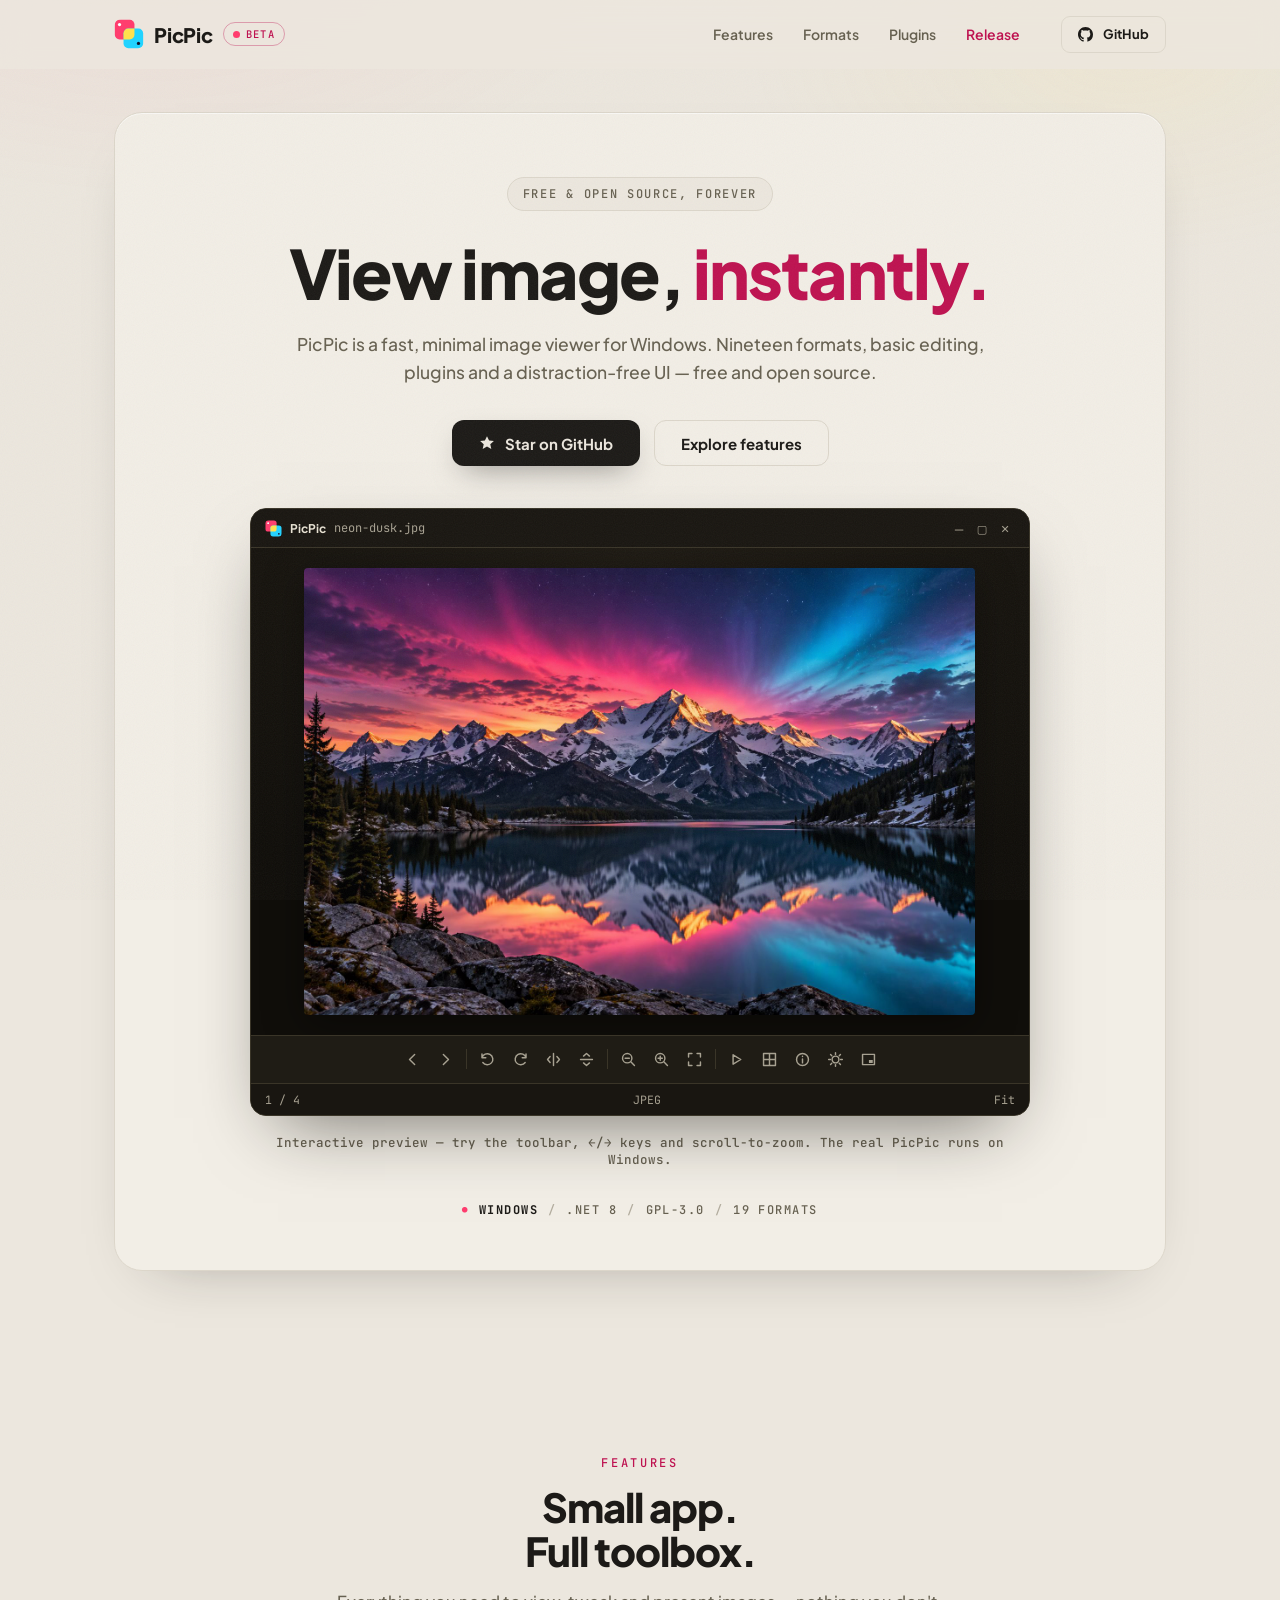
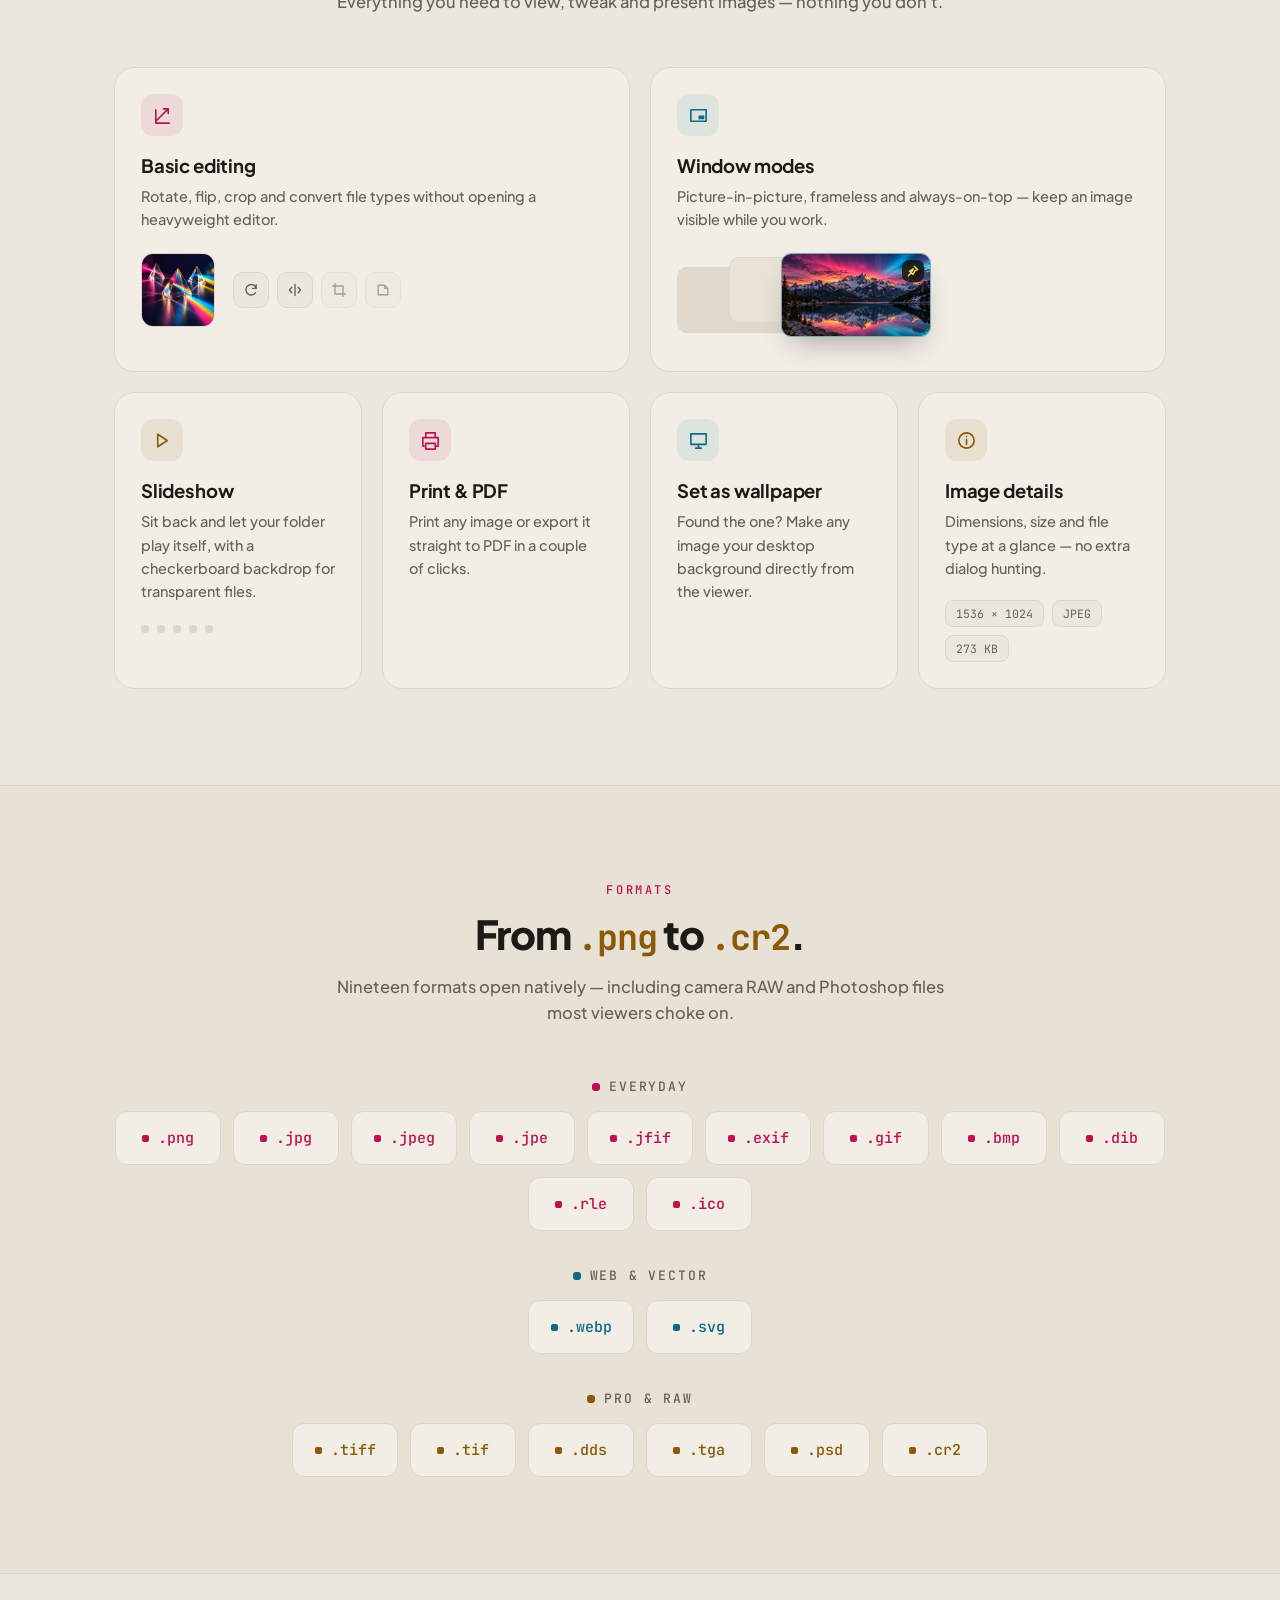
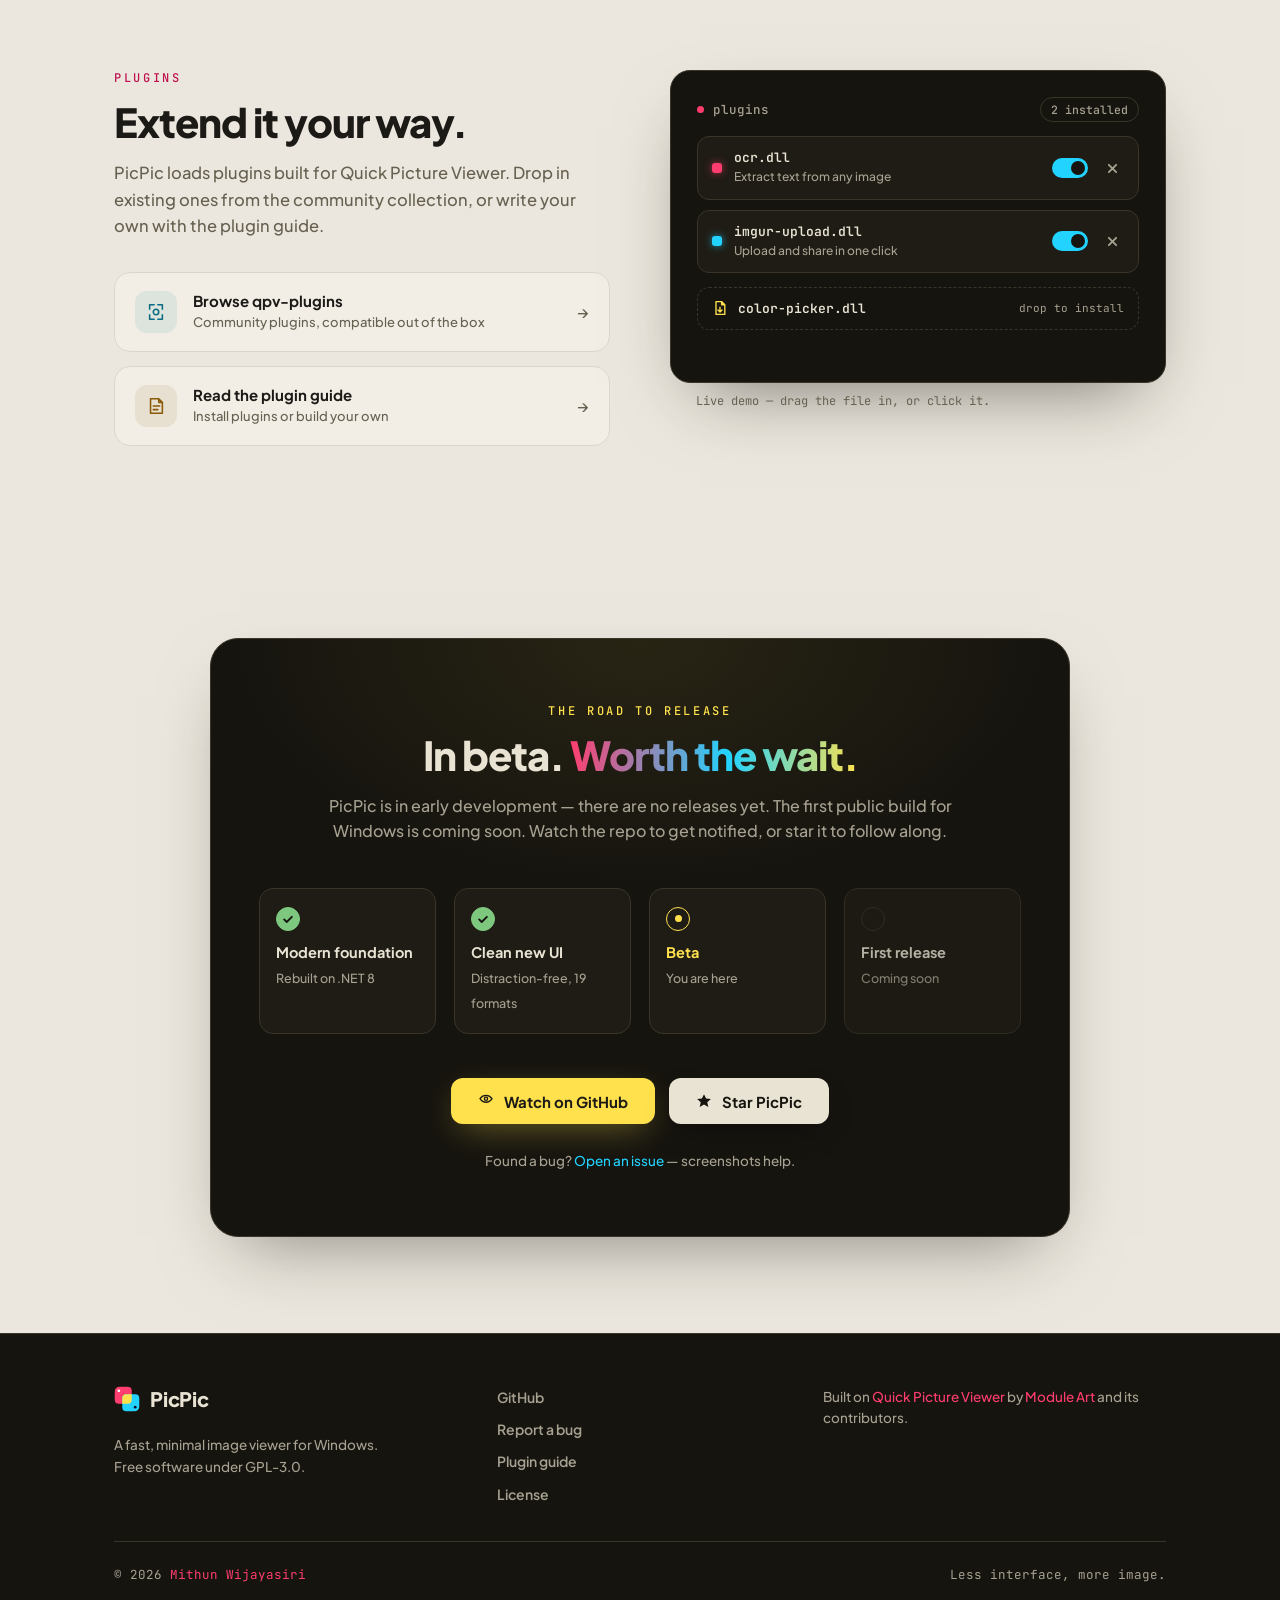
==== commit 9e956129: "feat: polish website design and add social card Add 1200x630 og:image with generator page, grouped f" ====
--- a/site/index.html
+++ b/site/index.html
@@ -8,8 +8,14 @@
   <meta name="theme-color" content="#ECE7DE">
   <meta property="og:title" content="PicPic — A fast, minimal image viewer for Windows">
   <meta property="og:description" content="19 formats, basic editing, plugins and a distraction-free UI. Free and open source. In beta — coming soon.">
+  <meta property="og:url" content="https://mithunwijayasiri.github.io/PicPic/site/">
   <meta property="og:type" content="website">
-  <meta name="twitter:card" content="summary">
+  <meta property="og:site_name" content="PicPic">
+  <meta property="og:image" content="https://mithunwijayasiri.github.io/PicPic/site/assets/og-card.png">
+  <meta property="og:image:width" content="1200">
+  <meta property="og:image:height" content="630">
+  <meta property="og:image:alt" content="PicPic — a fast, minimal image viewer for Windows">
+  <meta name="twitter:card" content="summary_large_image">
   <link rel="icon" type="image/svg+xml" href="assets/picpic-icon.svg">
   <link rel="preconnect" href="https://fonts.googleapis.com">
   <link rel="preconnect" href="https://fonts.gstatic.com" crossorigin>
@@ -70,8 +76,8 @@
     <section class="hero" id="top">
       <div class="wrap">
         <div class="hero-card">
-          <p class="hero-pill" data-reveal><span class="pulse-dot" aria-hidden="true"></span>In beta — first release coming soon</p>
-          <h1 data-reveal style="--d:.08s">Every image, <span class="h1-accent">instantly.</span></h1>
+          <p class="hero-pill" data-reveal>Free &amp; open source, forever</p>
+          <h1 data-reveal style="--d:.08s">View image, <span class="h1-accent">instantly.</span></h1>
           <p class="hero-sub" data-reveal style="--d:.16s">PicPic is a fast, minimal image viewer for Windows. Nineteen formats, basic editing, plugins and a distraction-free UI — free and open source.</p>
           <div class="hero-cta" data-reveal style="--d:.24s">
             <a class="btn btn-primary" href="https://github.com/MithunWijayasiri/PicPic" target="_blank" rel="noopener">
@@ -138,7 +144,7 @@
               </div>
             </div>
           </div>
-          <p class="demo-caption"><span class="pulse-dot" aria-hidden="true"></span>Interactive preview — try the toolbar. The real PicPic runs on Windows.</p>
+          <p class="demo-caption">Interactive preview — try the toolbar, ←/→ keys and scroll-to-zoom. The real PicPic runs on Windows.</p>
           </div>
 
           <p class="platforms" data-reveal><span class="p-dot" aria-hidden="true">●</span><b>Windows</b><span class="x">/</span>.NET 8<span class="x">/</span>GPL-3.0<span class="x">/</span>19 formats</p>
@@ -160,7 +166,7 @@
             <h3>Basic editing</h3>
             <p>Rotate, flip, crop and convert file types without opening a heavyweight editor.</p>
             <div class="mini-edit">
-              <img id="miniImg" src="assets/demo-prism-study.jpg" alt="Prism study sample thumbnail">
+              <img id="miniImg" src="assets/demo-prism-study.jpg" alt="Prism study sample thumbnail" loading="lazy" decoding="async">
               <div class="mini-tools">
                 <button type="button" class="mini-btn" id="miniRotate" aria-label="Rotate sample thumbnail" data-tip="Try it"><svg viewBox="0 0 20 20"><path d="M16.5 8a6.5 6.5 0 1 0-1 5.5M16.5 8V3.5M16.5 8H12"/></svg></button>
                 <button type="button" class="mini-btn" id="miniFlip" aria-label="Flip sample thumbnail" data-tip="Try it"><svg viewBox="0 0 20 20"><path d="M10 3v14M6 6.5 3 10l3 3.5M14 6.5 17 10l-3 3.5"/></svg></button>
@@ -176,7 +182,7 @@
             <div class="mini-windows" aria-hidden="true">
               <div class="mw mw-1"></div>
               <div class="mw mw-2"></div>
-              <div class="mw mw-3"><img src="assets/demo-neon-dusk.jpg" alt=""><span class="mw-pin"><svg viewBox="0 0 14 14"><path d="M8.5 1.5 12.5 5.5 9.5 6.5 7 11 5 9 1.5 12.5M5 9l-2-2 4.5-2.5Z"/></svg></span></div>
+              <div class="mw mw-3"><img src="assets/demo-neon-dusk.jpg" alt="" loading="lazy" decoding="async"><span class="mw-pin"><svg viewBox="0 0 14 14"><path d="M8.5 1.5 12.5 5.5 9.5 6.5 7 11 5 9 1.5 12.5M5 9l-2-2 4.5-2.5Z"/></svg></span></div>
             </div>
           </article>
           <article class="card" data-reveal>
@@ -213,31 +219,41 @@
           <h2>From <span class="mono-h">.png</span> to <span class="mono-h">.cr2</span>.</h2>
           <p class="section-sub">Nineteen formats open natively — including camera RAW and Photoshop files most viewers choke on.</p>
         </div>
-        <div class="format-legend" data-reveal>
-          <span><i class="dot dot-p"></i>Everyday</span>
-          <span><i class="dot dot-c"></i>Web &amp; vector</span>
-          <span><i class="dot dot-a"></i>Pro &amp; RAW</span>
-        </div>
-        <div class="format-grid">
-          <span class="fmt-chip fp" data-reveal>.png</span>
-          <span class="fmt-chip fp" data-reveal style="--d:.03s">.jpg</span>
-          <span class="fmt-chip fp" data-reveal style="--d:.06s">.jpeg</span>
-          <span class="fmt-chip fp" data-reveal style="--d:.09s">.jpe</span>
-          <span class="fmt-chip fp" data-reveal style="--d:.12s">.jfif</span>
-          <span class="fmt-chip fp" data-reveal style="--d:.15s">.exif</span>
-          <span class="fmt-chip fp" data-reveal style="--d:.18s">.gif</span>
-          <span class="fmt-chip fp" data-reveal style="--d:.21s">.bmp</span>
-          <span class="fmt-chip fp" data-reveal style="--d:.24s">.dib</span>
-          <span class="fmt-chip fp" data-reveal style="--d:.27s">.rle</span>
-          <span class="fmt-chip fp" data-reveal style="--d:.3s">.ico</span>
-          <span class="fmt-chip fc" data-reveal style="--d:.33s">.webp</span>
-          <span class="fmt-chip fc" data-reveal style="--d:.36s">.svg</span>
-          <span class="fmt-chip fa" data-reveal style="--d:.39s">.tiff</span>
-          <span class="fmt-chip fa" data-reveal style="--d:.42s">.tif</span>
-          <span class="fmt-chip fa" data-reveal style="--d:.45s">.dds</span>
-          <span class="fmt-chip fa" data-reveal style="--d:.48s">.tga</span>
-          <span class="fmt-chip fa" data-reveal style="--d:.51s">.psd</span>
-          <span class="fmt-chip fa" data-reveal style="--d:.54s">.cr2</span>
+        <div class="format-groups">
+          <div class="format-group" data-reveal>
+            <h3 class="fg-title"><i class="dot dot-p" aria-hidden="true"></i>Everyday</h3>
+            <div class="format-grid">
+              <span class="fmt-chip fp" data-reveal>.png</span>
+              <span class="fmt-chip fp" data-reveal style="--d:.03s">.jpg</span>
+              <span class="fmt-chip fp" data-reveal style="--d:.06s">.jpeg</span>
+              <span class="fmt-chip fp" data-reveal style="--d:.09s">.jpe</span>
+              <span class="fmt-chip fp" data-reveal style="--d:.12s">.jfif</span>
+              <span class="fmt-chip fp" data-reveal style="--d:.15s">.exif</span>
+              <span class="fmt-chip fp" data-reveal style="--d:.18s">.gif</span>
+              <span class="fmt-chip fp" data-reveal style="--d:.21s">.bmp</span>
+              <span class="fmt-chip fp" data-reveal style="--d:.24s">.dib</span>
+              <span class="fmt-chip fp" data-reveal style="--d:.27s">.rle</span>
+              <span class="fmt-chip fp" data-reveal style="--d:.3s">.ico</span>
+            </div>
+          </div>
+          <div class="format-group" data-reveal>
+            <h3 class="fg-title"><i class="dot dot-c" aria-hidden="true"></i>Web &amp; vector</h3>
+            <div class="format-grid">
+              <span class="fmt-chip fc" data-reveal>.webp</span>
+              <span class="fmt-chip fc" data-reveal style="--d:.03s">.svg</span>
+            </div>
+          </div>
+          <div class="format-group" data-reveal>
+            <h3 class="fg-title"><i class="dot dot-a" aria-hidden="true"></i>Pro &amp; RAW</h3>
+            <div class="format-grid">
+              <span class="fmt-chip fa" data-reveal>.tiff</span>
+              <span class="fmt-chip fa" data-reveal style="--d:.03s">.tif</span>
+              <span class="fmt-chip fa" data-reveal style="--d:.06s">.dds</span>
+              <span class="fmt-chip fa" data-reveal style="--d:.09s">.tga</span>
+              <span class="fmt-chip fa" data-reveal style="--d:.12s">.psd</span>
+              <span class="fmt-chip fa" data-reveal style="--d:.15s">.cr2</span>
+            </div>
+          </div>
         </div>
       </div>
     </section>
--- a/site/styles.css
+++ b/site/styles.css
@@ -395,9 +395,19 @@
   overflow: hidden;
   text-overflow: ellipsis;
 }
-.viewer-winbtns { margin-left: auto; display: flex; gap: 14px; color: var(--v-muted); font-size: 11px; font-style: normal; }
-.viewer-winbtns i { font-style: normal; }
-.vb-close { color: var(--v-muted); }
+.viewer-winbtns { margin-left: auto; display: flex; gap: 3px; color: var(--v-muted); font-size: 11px; font-style: normal; }
+.viewer-winbtns i {
+  display: grid;
+  place-items: center;
+  width: 20px;
+  height: 18px;
+  border-radius: 4px;
+  font-style: normal;
+  cursor: default;
+  transition: color calc(140ms * var(--site-motion, 1)) ease, background-color calc(140ms * var(--site-motion, 1)) ease;
+}
+.viewer-winbtns i:hover { color: var(--v-text); }
+.vb-close:hover { color: #F2EEE6; background: #D13438; }
 
 .viewer-stage {
   position: relative;
@@ -660,8 +670,19 @@
 }
 
 /* ============ Formats ============ */
-.format-legend { display: flex; flex-wrap: wrap; justify-content: center; gap: 22px; margin-bottom: 26px; color: var(--site-muted); font: 500 12.5px var(--mono); }
-.format-legend span { display: inline-flex; align-items: center; gap: 8px; }
+.format-group { margin-bottom: 36px; }
+.format-group:last-child { margin-bottom: 0; }
+.fg-title {
+  display: flex;
+  align-items: center;
+  justify-content: center;
+  gap: 9px;
+  margin-bottom: 16px;
+  color: var(--site-muted);
+  font: 500 13px var(--mono);
+  text-transform: uppercase;
+  letter-spacing: .14em;
+}
 .dot { width: 8px; height: 8px; border-radius: 3px; }
 .dot-p { background: var(--pink-deep); }
 .dot-c { background: var(--cyan-deep); }
@@ -697,7 +718,7 @@
   display: grid;
   grid-template-columns: 1fr 1fr;
   gap: calc(60px * var(--site-space, 1));
-  align-items: center;
+  align-items: start;
 }
 .plugins-grid .section-sub { margin-inline: 0; }
 .link-cards { display: flex; flex-direction: column; gap: 14px; margin-top: 32px; }
@@ -730,7 +751,7 @@
   box-shadow: 0 30px 70px -28px rgba(22, 20, 15, .55);
 }
 .pa-title { display: flex; align-items: center; gap: 9px; color: var(--dark-muted); font: 500 12.5px var(--mono); }
-.pa-caption { margin-top: 10px; color: var(--site-muted); font: 400 12px var(--mono); text-align: right; }
+.pa-caption { margin-top: 10px; padding-inline-start: 26px; color: var(--site-muted); font: 400 12px var(--mono); }
 .pa-panel.drop-hot { border-color: var(--cyan); box-shadow: 0 0 0 3px rgba(34, 211, 255, .22), 0 30px 70px -28px rgba(22, 20, 15, .55); }
 
 .pm-head { display: flex; align-items: center; justify-content: space-between; gap: 12px; margin-bottom: 14px; }
@@ -822,27 +843,36 @@
 .beta-note { color: var(--dark-muted); font-size: 13.5px; }
 .beta-card .text-link { color: var(--cyan); }
 
-/* ============ Footer ============ */
-.footer { position: relative; z-index: 1; border-top: 1px solid var(--site-border); padding: calc(52px * var(--site-space, 1)) 0 30px; }
+/* ============ Footer — warm black ============ */
+.footer {
+  position: relative;
+  z-index: 1;
+  padding: calc(52px * var(--site-space, 1)) 0 30px;
+  background: var(--dark-bg);
+  border-top: 1px solid var(--dark-line);
+  color: var(--dark-fg);
+}
 .footer-grid {
   display: grid;
   grid-template-columns: 1.2fr 1fr 1.2fr;
   gap: 40px;
   padding-bottom: 36px;
 }
-.footer-brand p { margin-top: 16px; color: var(--site-muted); font-size: 13.5px; }
+.footer-brand p { margin-top: 16px; color: var(--dark-muted); font-size: 13.5px; }
+.footer .brand-name { color: var(--dark-fg); }
 .footer-links { display: flex; flex-direction: column; gap: 10px; }
-.footer-links a { color: var(--site-muted); font-size: 14px; font-weight: 600; text-decoration: none; transition: color calc(150ms * var(--site-motion, 1)) ease; }
-.footer-links a:hover { color: var(--pink-deep); }
-.footer-credit p { color: var(--site-muted); font-size: 13.5px; }
+.footer-links a { color: var(--dark-muted); font-size: 14px; font-weight: 600; text-decoration: none; transition: color calc(150ms * var(--site-motion, 1)) ease; }
+.footer-links a:hover { color: var(--pink); }
+.footer-credit p { color: var(--dark-muted); font-size: 13.5px; }
+.footer .text-link { color: var(--pink); }
 .footer-bottom {
   display: flex;
   flex-wrap: wrap;
   justify-content: space-between;
   gap: 12px;
   padding-top: 24px;
-  border-top: 1px solid var(--site-border);
-  color: var(--site-muted);
+  border-top: 1px solid var(--dark-line);
+  color: var(--dark-muted);
   font: 400 12.5px var(--mono);
 }
 .footer-status { display: inline-flex; align-items: center; gap: 8px; }
@@ -862,6 +892,7 @@
   .bento { grid-template-columns: repeat(2, 1fr); }
   .plugins-grid { grid-template-columns: 1fr; }
   .plugin-art { width: 100%; max-width: 520px; margin-inline: auto; }
+  .pa-caption { text-align: center; padding-inline: 0; }
 }
 @media (max-width: 860px) {
   .nav-links { display: none; }
@@ -882,8 +913,10 @@
   .viewer-stage { aspect-ratio: 4 / 3; }
   .beta-card { padding: 44px 24px; }
   .beta-tag { display: none; }
-  .vbtn { width: 32px; height: 32px; }
-  .vsep { margin: 0 3px; }
+  .vbtn { width: 28px; height: 28px; }
+  .vbtn svg { width: 15px; height: 15px; }
+  .vbtn[data-action="flip-h"], .vbtn[data-action="flip-v"], .vbtn[data-action="checker"], .vbtn[data-action="zoom-out"] { display: none; }
+  .vsep { display: none; }
   .v-info { width: 180px; }
   .footer-grid { grid-template-columns: 1fr; gap: 28px; }
   .mini-windows { transform: scale(.88); transform-origin: left top; }
@@ -892,6 +925,8 @@
   .roadmap { grid-template-columns: 1fr; }
   .hero-cta .btn { width: 100%; }
   .fmt-chip { min-width: 0; padding: 13px 12px; font-size: 13px; }
+  .vbtn { width: 25px; height: 25px; }
+  .vbtn svg { width: 13px; height: 13px; }
   .platforms { font-size: 11px; gap: 8px; }
   .pm-chip-hint { display: none; }
   .pa-panel { padding: 20px; }
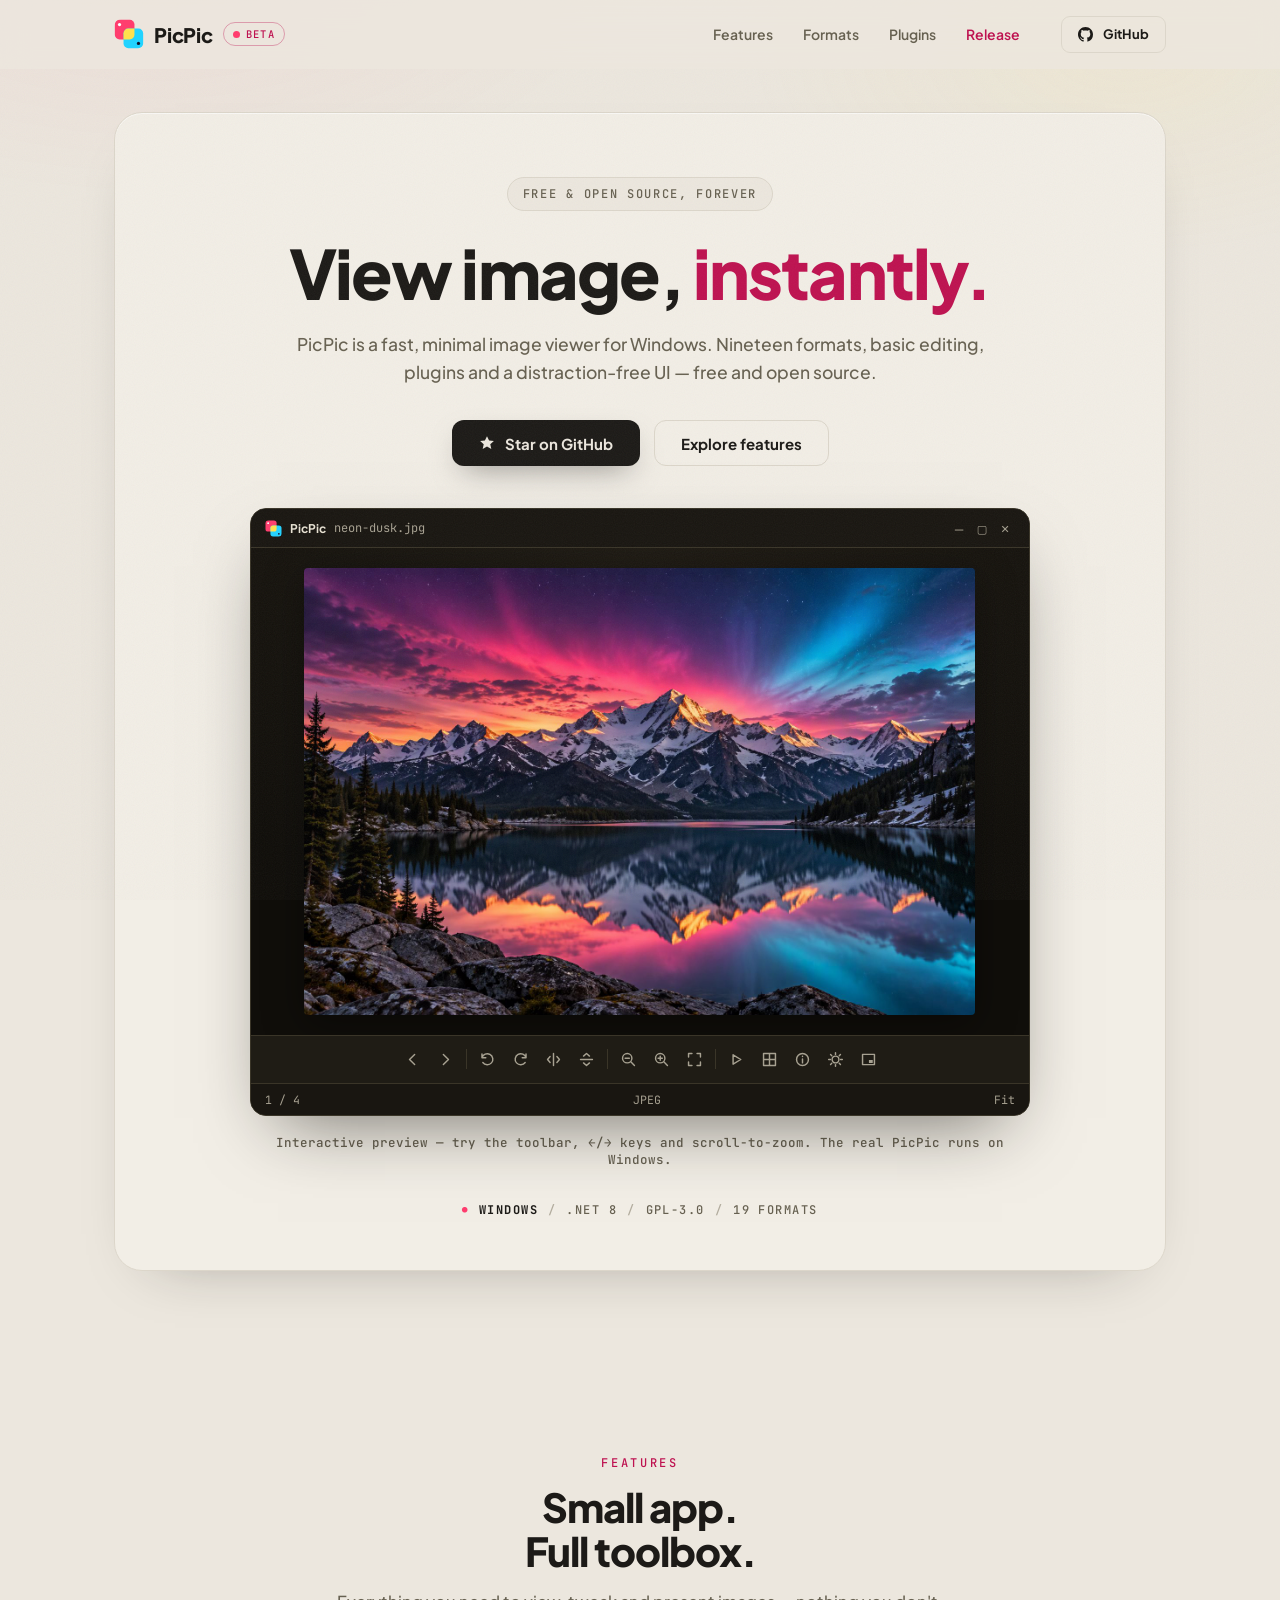
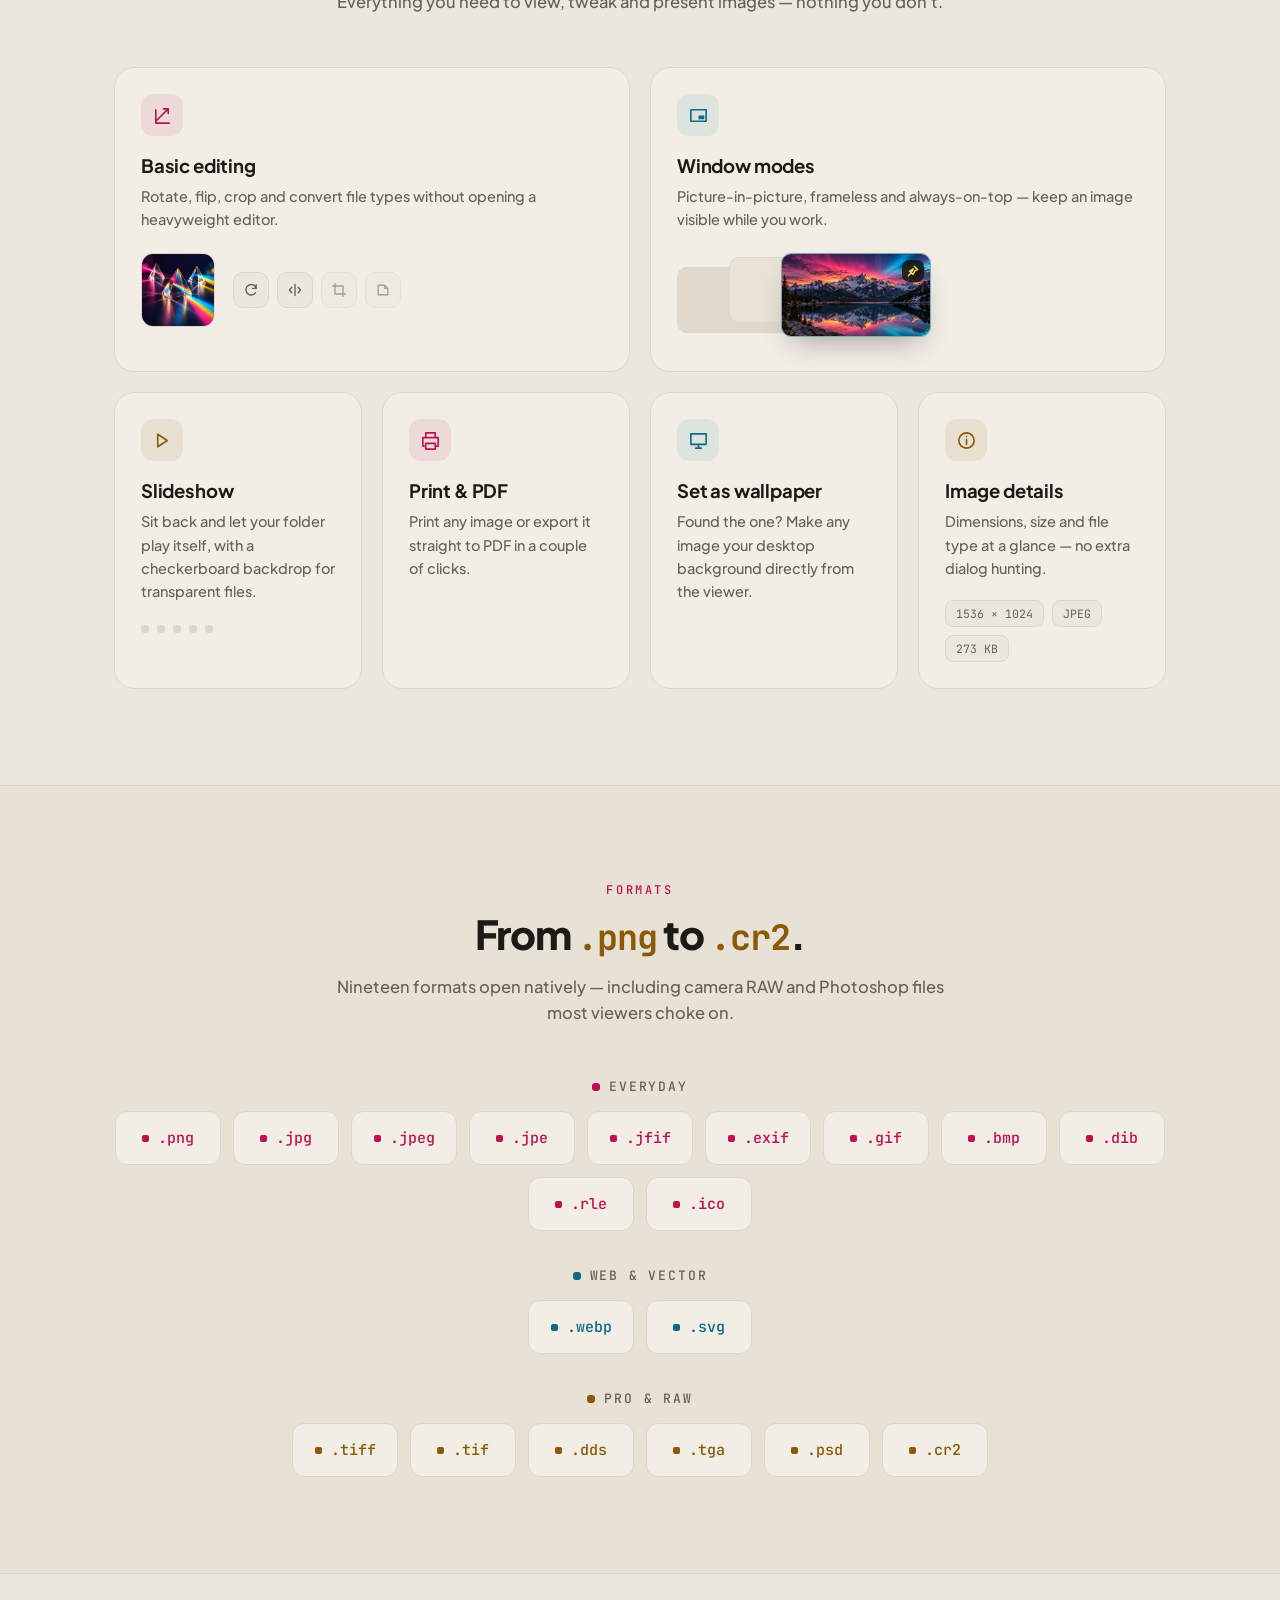
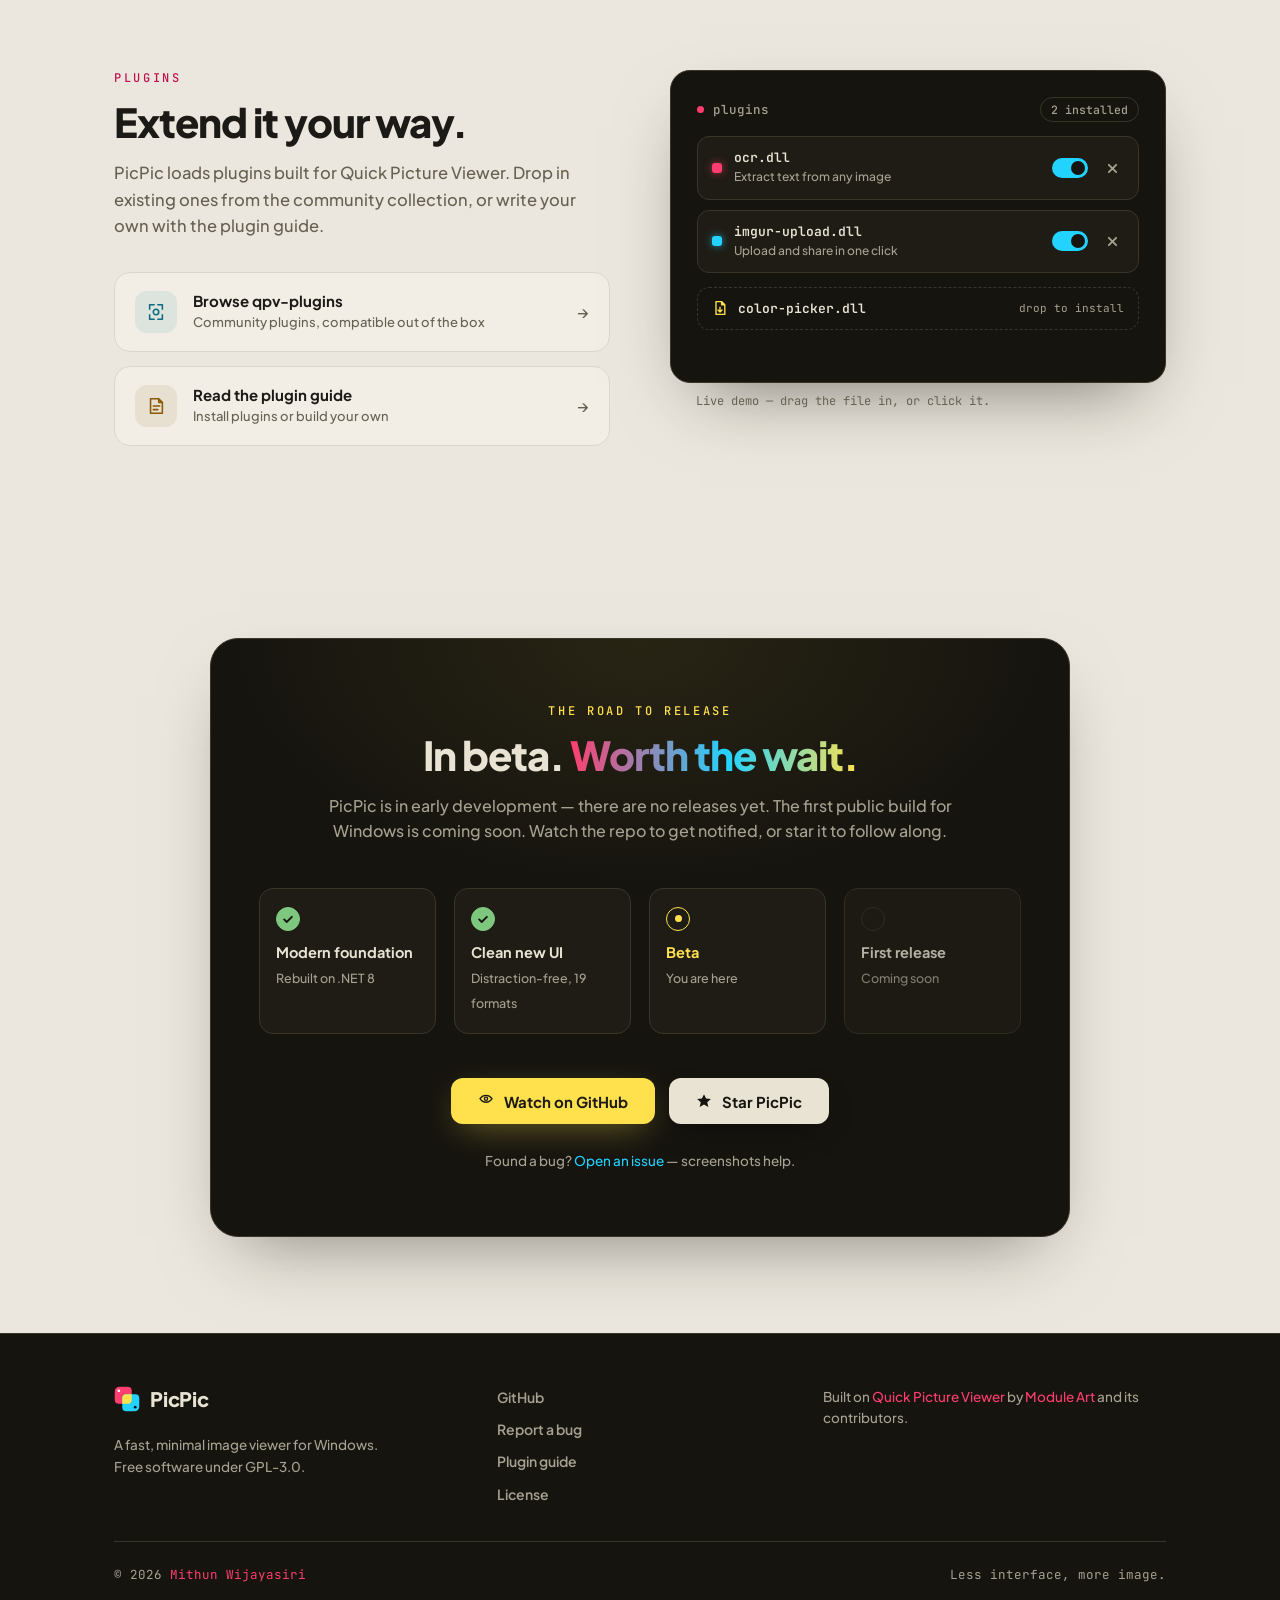
==== commit de654741: "fix: address review findings in site viewer demo Reset pan when zooming back out, let Ctrl/Meta/Alt " ====
--- a/site/index.html
+++ b/site/index.html
@@ -3,7 +3,7 @@
 <head>
   <meta charset="utf-8">
   <meta name="viewport" content="width=device-width, initial-scale=1">
-  <title>PicPic — A fast, minimal image viewer for Windows</title>
+  <title>PicPic — Image Viewer</title>
   <meta name="description" content="PicPic is a fast, minimal image viewer for Windows. 19 formats, basic editing, picture-in-picture and plugins. Free and open source under GPL-3.0. In beta — first release coming soon.">
   <meta name="theme-color" content="#ECE7DE">
   <meta property="og:title" content="PicPic — A fast, minimal image viewer for Windows">
--- a/site/styles.css
+++ b/site/styles.css
@@ -79,7 +79,7 @@
   background-image: url("data:image/svg+xml,%3Csvg xmlns='http://www.w3.org/2000/svg' width='160' height='160'%3E%3Cfilter id='n'%3E%3CfeTurbulence type='fractalNoise' baseFrequency='0.9' numOctaves='2'/%3E%3C/filter%3E%3Crect width='160' height='160' filter='url(%23n)'/%3E%3C/svg%3E");
 }
 
-main { position: relative; z-index: 1; }
+main { position: relative; z-index: 2; }
 
 ::selection { background: var(--site-accent); color: var(--site-on-accent); }
 
@@ -426,7 +426,7 @@
 .viewer.light .viewer-stage.checker {
   background: repeating-conic-gradient(#D8D2C4 0% 25%, #F2EEE6 0% 50%) 0 0 / 26px 26px;
 }
-.viewer-stage.zoomed { cursor: grab; }
+.viewer-stage.zoomed { cursor: grab; touch-action: none; }
 .viewer-stage.zoomed.dragging { cursor: grabbing; }
 #vImg {
   max-width: 92%;
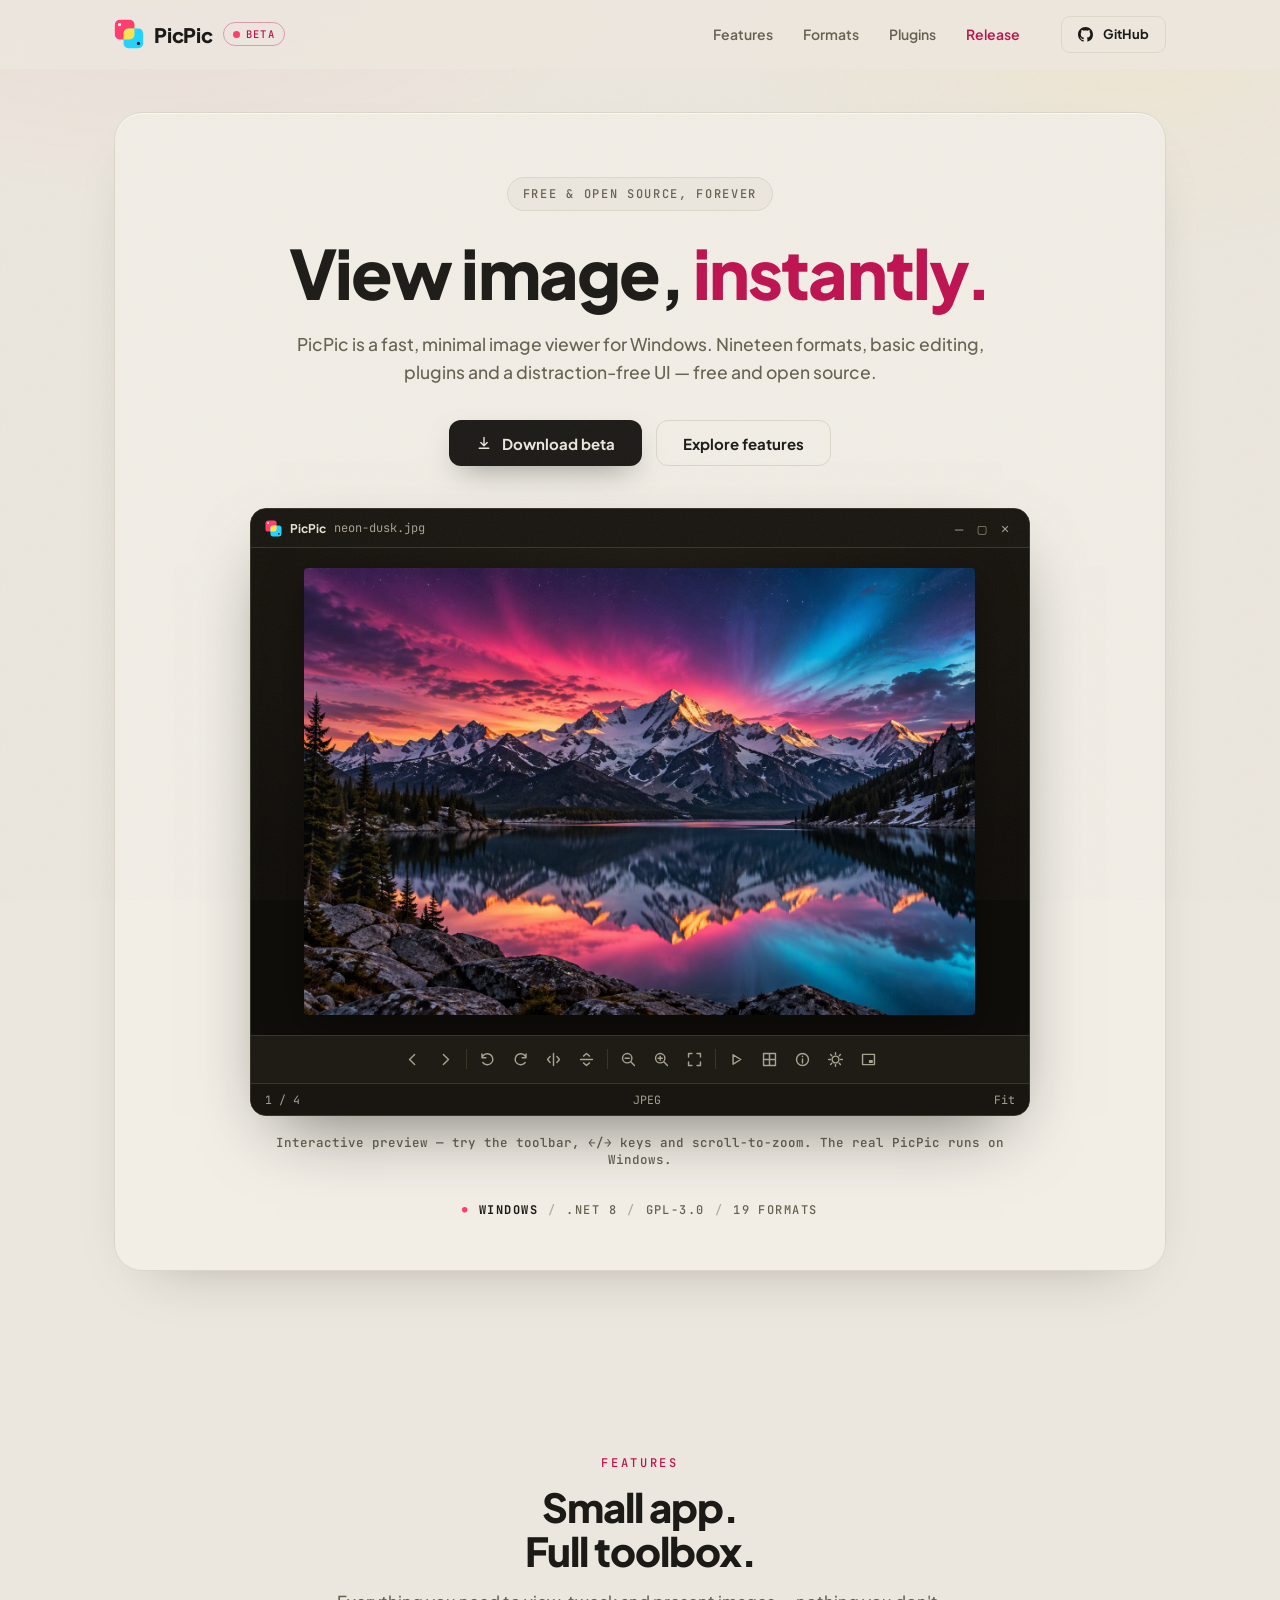
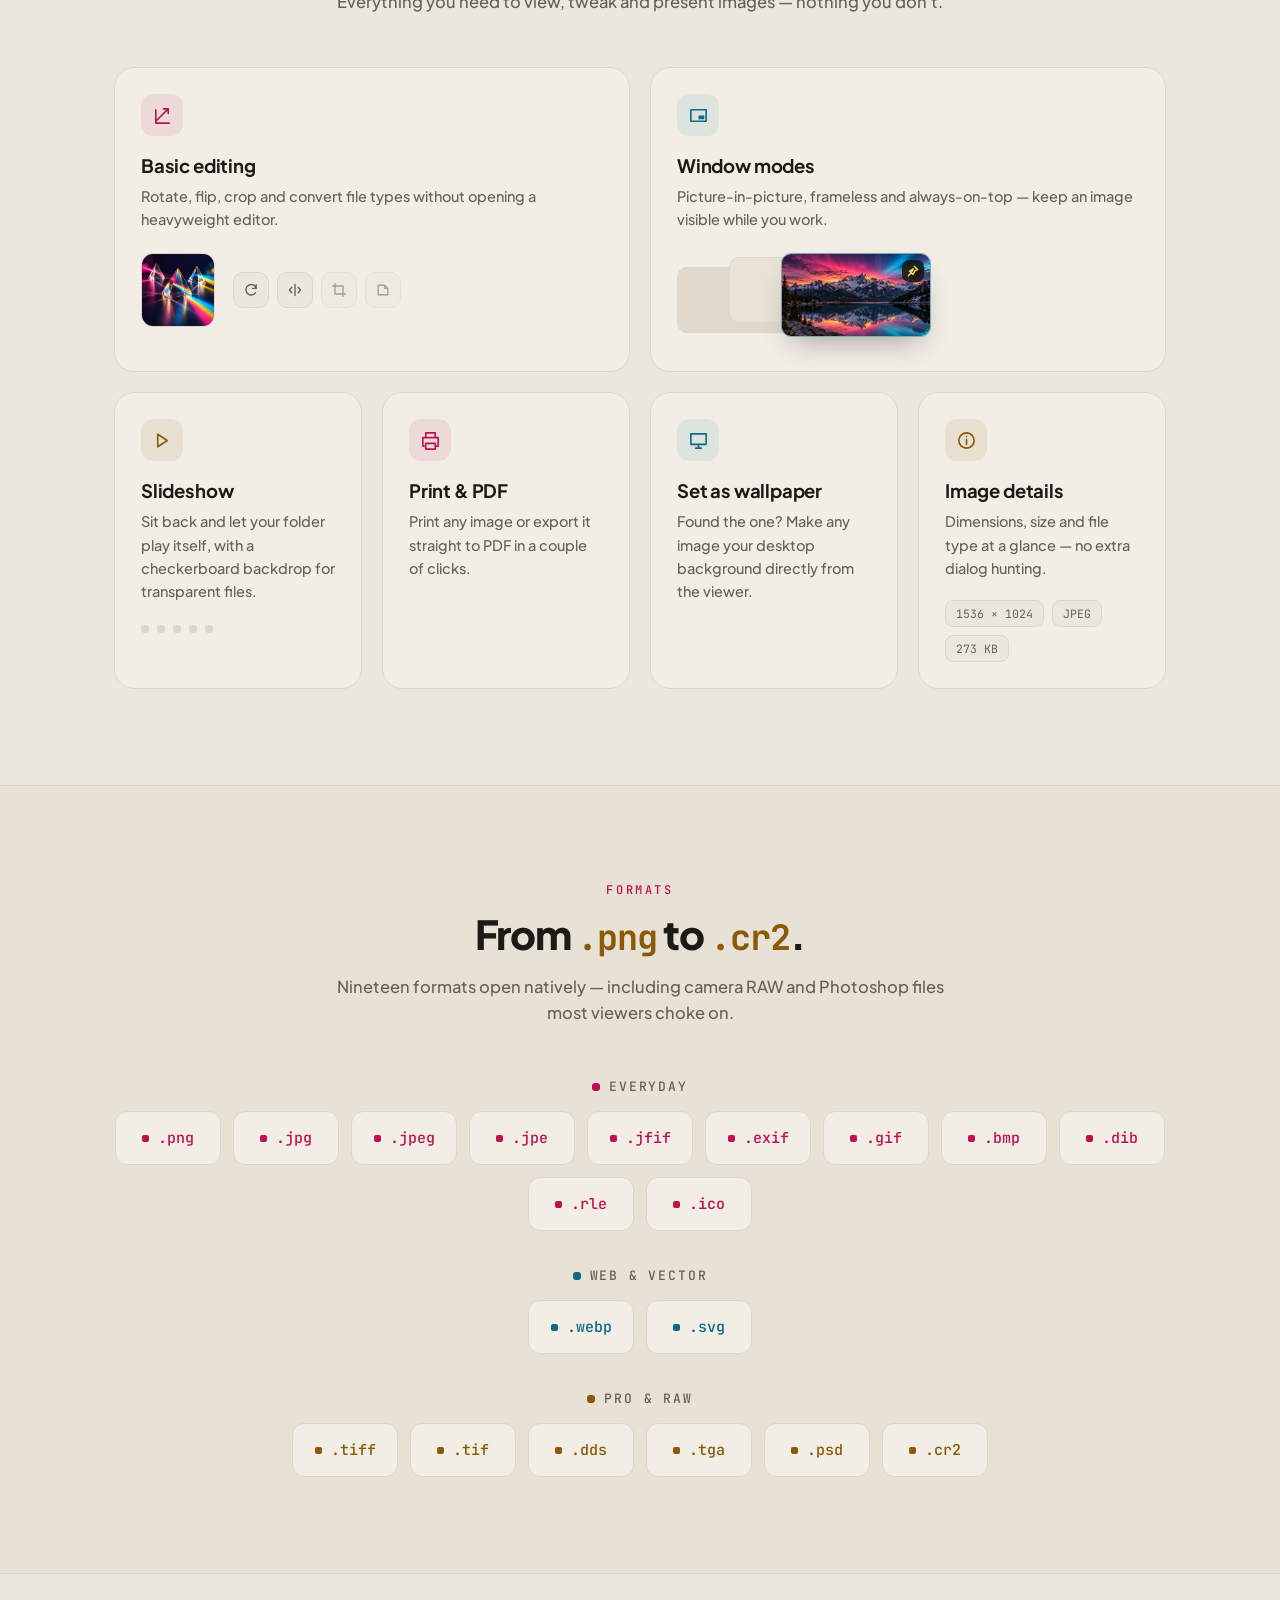
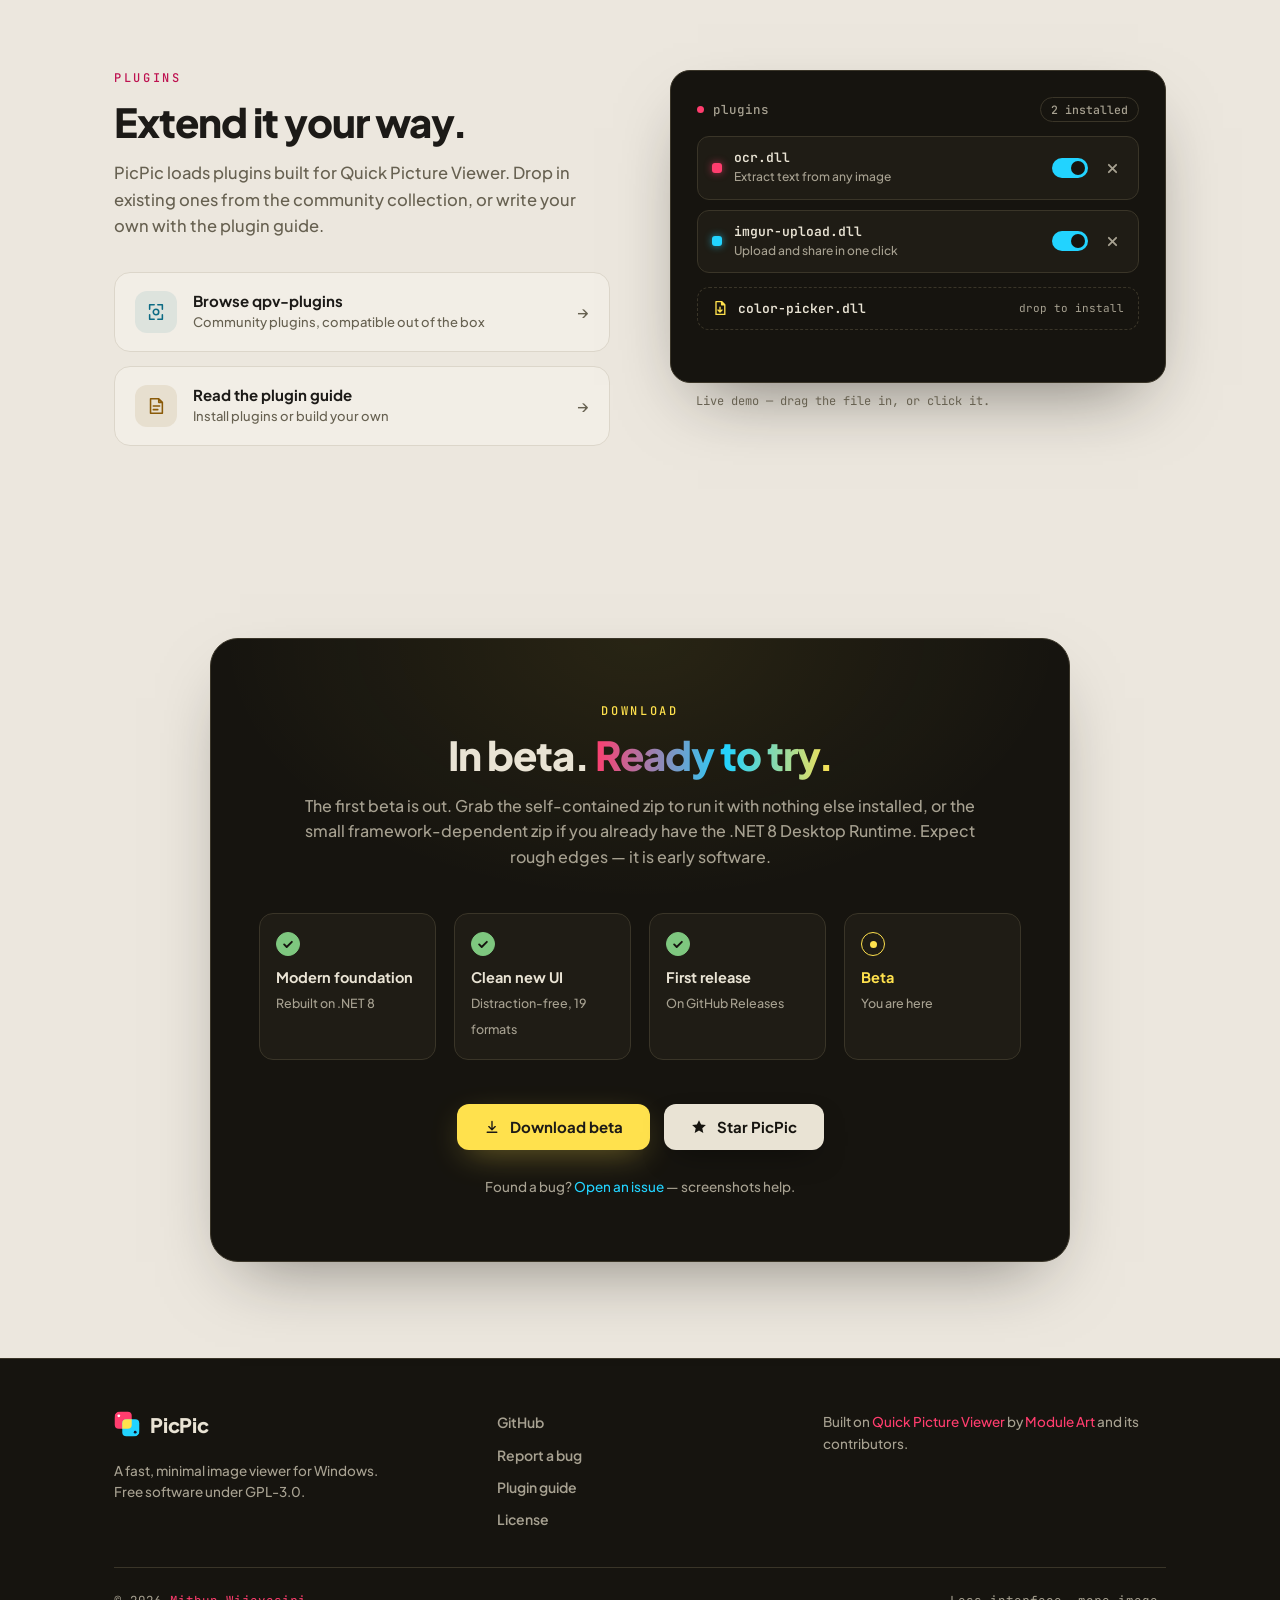
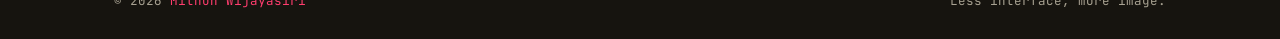
==== commit bcea58ce: "ci: make release manual with version input and rename workflows" ====
--- a/site/index.html
+++ b/site/index.html
@@ -4,10 +4,10 @@
   <meta charset="utf-8">
   <meta name="viewport" content="width=device-width, initial-scale=1">
   <title>PicPic — Image Viewer</title>
-  <meta name="description" content="PicPic is a fast, minimal image viewer for Windows. 19 formats, basic editing, picture-in-picture and plugins. Free and open source under GPL-3.0. In beta — first release coming soon.">
+  <meta name="description" content="PicPic is a fast, minimal image viewer for Windows. 19 formats, basic editing, picture-in-picture and plugins. Free and open source under GPL-3.0. In beta — download from GitHub Releases.">
   <meta name="theme-color" content="#ECE7DE">
   <meta property="og:title" content="PicPic — A fast, minimal image viewer for Windows">
-  <meta property="og:description" content="19 formats, basic editing, plugins and a distraction-free UI. Free and open source. In beta — coming soon.">
+  <meta property="og:description" content="19 formats, basic editing, plugins and a distraction-free UI. Free and open source. In beta — download from GitHub Releases.">
   <meta property="og:url" content="https://mithunwijayasiri.github.io/PicPic/site/">
   <meta property="og:type" content="website">
   <meta property="og:site_name" content="PicPic">
@@ -28,7 +28,7 @@
     "name": "PicPic",
     "operatingSystem": "Windows",
     "applicationCategory": "MultimediaApplication",
-    "description": "A fast, minimal image viewer for Windows. In beta — first release coming soon.",
+    "description": "A fast, minimal image viewer for Windows. In beta — download from GitHub Releases.",
     "license": "https://github.com/MithunWijayasiri/PicPic/blob/master/LICENSE",
     "sameAs": "https://github.com/MithunWijayasiri/PicPic",
     "author": { "@type": "Person", "name": "Mithun Wijayasiri", "url": "https://github.com/MithunWijayasiri" },
@@ -80,9 +80,9 @@
           <h1 data-reveal style="--d:.08s">View image, <span class="h1-accent">instantly.</span></h1>
           <p class="hero-sub" data-reveal style="--d:.16s">PicPic is a fast, minimal image viewer for Windows. Nineteen formats, basic editing, plugins and a distraction-free UI — free and open source.</p>
           <div class="hero-cta" data-reveal style="--d:.24s">
-            <a class="btn btn-primary" href="https://github.com/MithunWijayasiri/PicPic" target="_blank" rel="noopener">
-              <svg viewBox="0 0 20 20" width="16" height="16" fill="currentColor" aria-hidden="true"><path d="M10 1.5 12.6 7l6 .6-4.5 4 1.3 5.9L10 14.4l-5.4 3.1L5.9 11.6 1.4 7.6l6-.6L10 1.5Z"/></svg>
-              Star on GitHub
+            <a class="btn btn-primary" href="https://github.com/MithunWijayasiri/PicPic/releases" target="_blank" rel="noopener">
+              <svg viewBox="0 0 20 20" width="16" height="16" fill="none" stroke="currentColor" stroke-width="1.7" stroke-linecap="round" stroke-linejoin="round" aria-hidden="true"><path d="M10 3v10M6 9.5l4 4 4-4M4 16.5h12"/></svg>
+              Download beta
             </a>
             <a class="btn btn-ghost" href="#features">Explore features</a>
           </div>
@@ -297,9 +297,9 @@
     <section class="section" id="beta">
       <div class="wrap">
         <div class="beta-card" data-reveal>
-          <p class="eyebrow eyebrow-amber">The road to release</p>
-          <h2>In beta. <span class="grad-text">Worth the wait.</span></h2>
-          <p class="beta-sub">PicPic is in early development — there are no releases yet. The first public build for Windows is coming soon. Watch the repo to get notified, or star it to follow along.</p>
+          <p class="eyebrow eyebrow-amber">Download</p>
+          <h2>In beta. <span class="grad-text">Ready to try.</span></h2>
+          <p class="beta-sub">The first beta is out. Grab the self-contained zip to run it with nothing else installed, or the small framework-dependent zip if you already have the .NET 8 Desktop Runtime. Expect rough edges — it is early software.</p>
           <ol class="roadmap">
             <li class="rm-done">
               <span class="rm-dot" aria-hidden="true"><svg viewBox="0 0 14 14"><path d="m2.5 7.5 3 3 6-6"/></svg></span>
@@ -309,19 +309,19 @@
               <span class="rm-dot" aria-hidden="true"><svg viewBox="0 0 14 14"><path d="m2.5 7.5 3 3 6-6"/></svg></span>
               <b>Clean new UI</b><small>Distraction-free, 19 formats</small>
             </li>
+            <li class="rm-done">
+              <span class="rm-dot" aria-hidden="true"><svg viewBox="0 0 14 14"><path d="m2.5 7.5 3 3 6-6"/></svg></span>
+              <b>First release</b><small>On GitHub Releases</small>
+            </li>
             <li class="rm-now" aria-current="step">
               <span class="rm-dot" aria-hidden="true"><span class="pulse-dot"></span></span>
               <b>Beta</b><small>You are here</small>
             </li>
-            <li class="rm-next">
-              <span class="rm-dot" aria-hidden="true"></span>
-              <b>First release</b><small>Coming soon</small>
-            </li>
           </ol>
           <div class="beta-cta">
-            <a class="btn btn-amber" href="https://github.com/MithunWijayasiri/PicPic" target="_blank" rel="noopener">
-              <svg viewBox="0 0 20 20" width="16" height="16" fill="none" stroke="currentColor" stroke-width="1.7" aria-hidden="true"><path d="M10 3C5.5 3 2.5 7 2.5 7s3 4.5 7.5 4.5S17.5 7 17.5 7 14.5 3 10 3Z"/><circle cx="10" cy="7.2" r="2"/></svg>
-              Watch on GitHub
+            <a class="btn btn-amber" href="https://github.com/MithunWijayasiri/PicPic/releases" target="_blank" rel="noopener">
+              <svg viewBox="0 0 20 20" width="16" height="16" fill="none" stroke="currentColor" stroke-width="1.7" stroke-linecap="round" stroke-linejoin="round" aria-hidden="true"><path d="M10 3v10M6 9.5l4 4 4-4M4 16.5h12"/></svg>
+              Download beta
             </a>
             <a class="btn btn-primary" href="https://github.com/MithunWijayasiri/PicPic" target="_blank" rel="noopener">
               <svg viewBox="0 0 20 20" width="16" height="16" fill="currentColor" aria-hidden="true"><path d="M10 1.5 12.6 7l6 .6-4.5 4 1.3 5.9L10 14.4l-5.4 3.1L5.9 11.6 1.4 7.6l6-.6L10 1.5Z"/></svg>
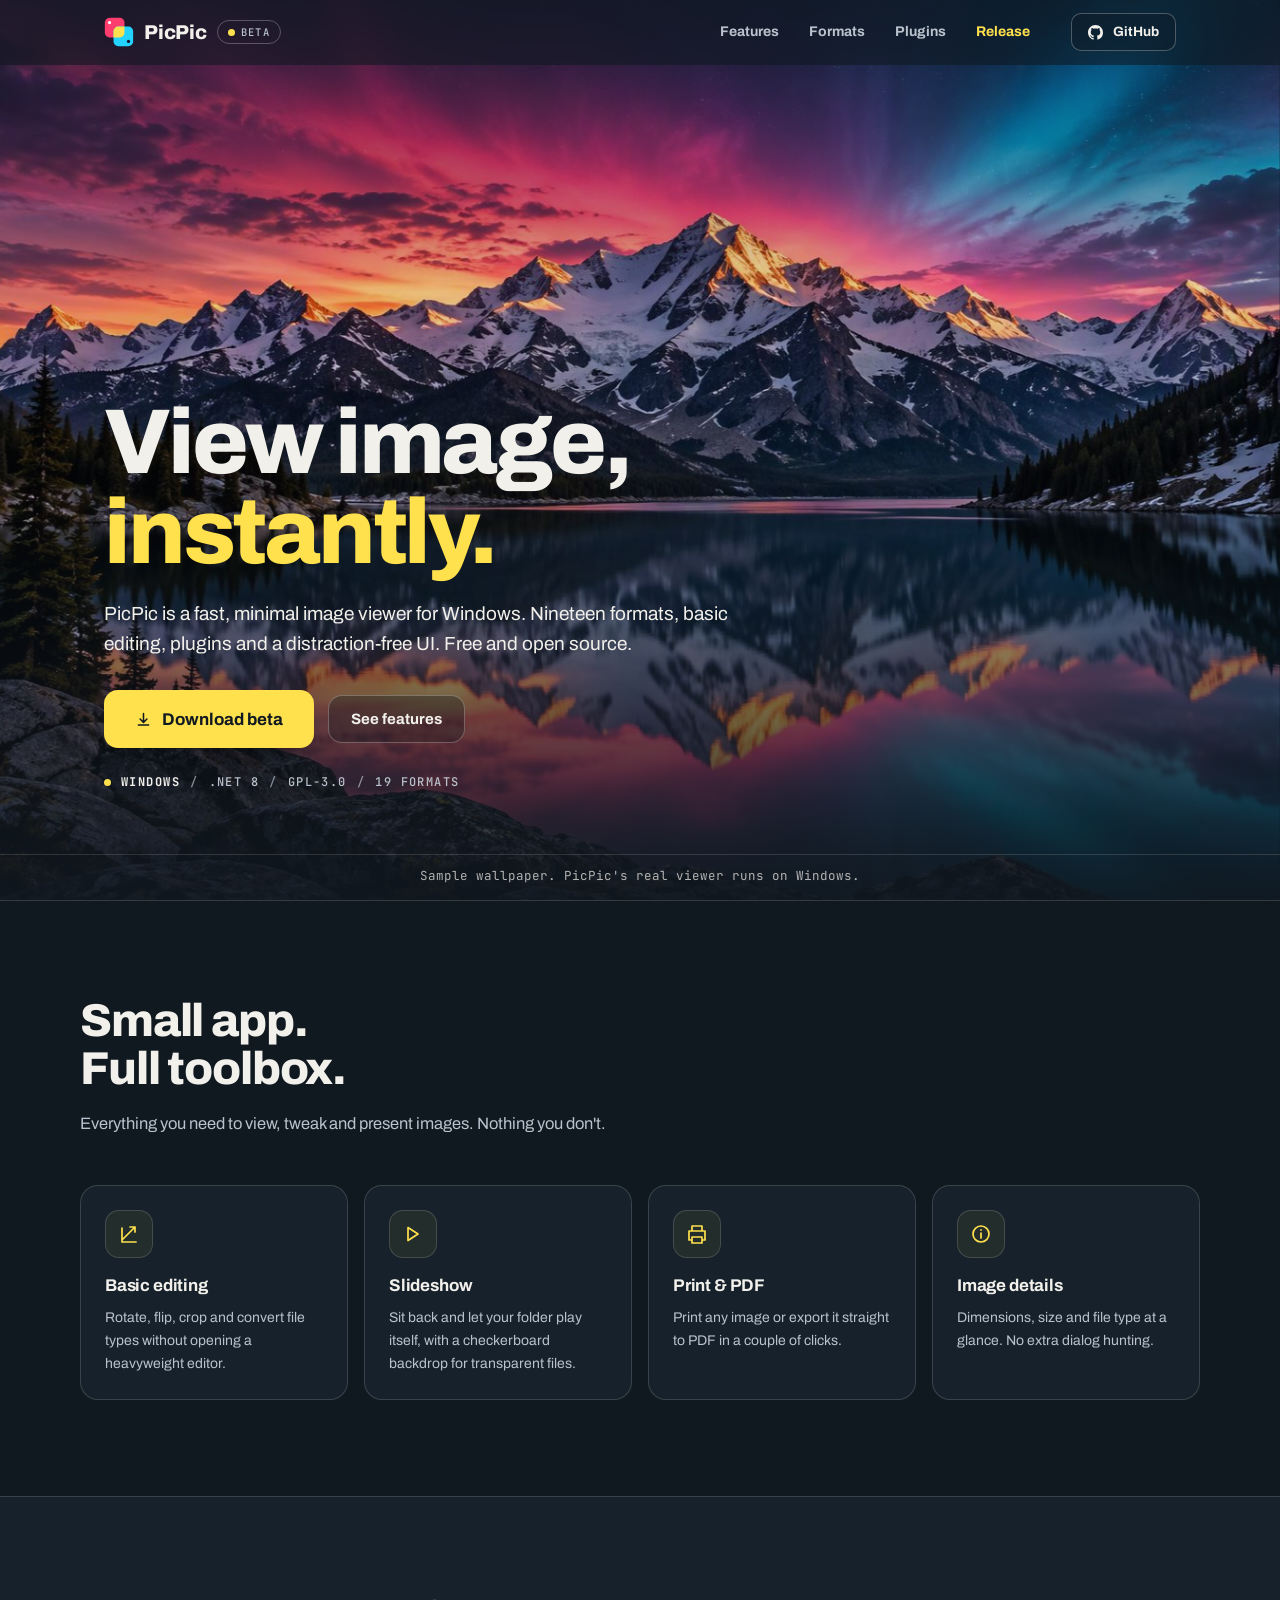
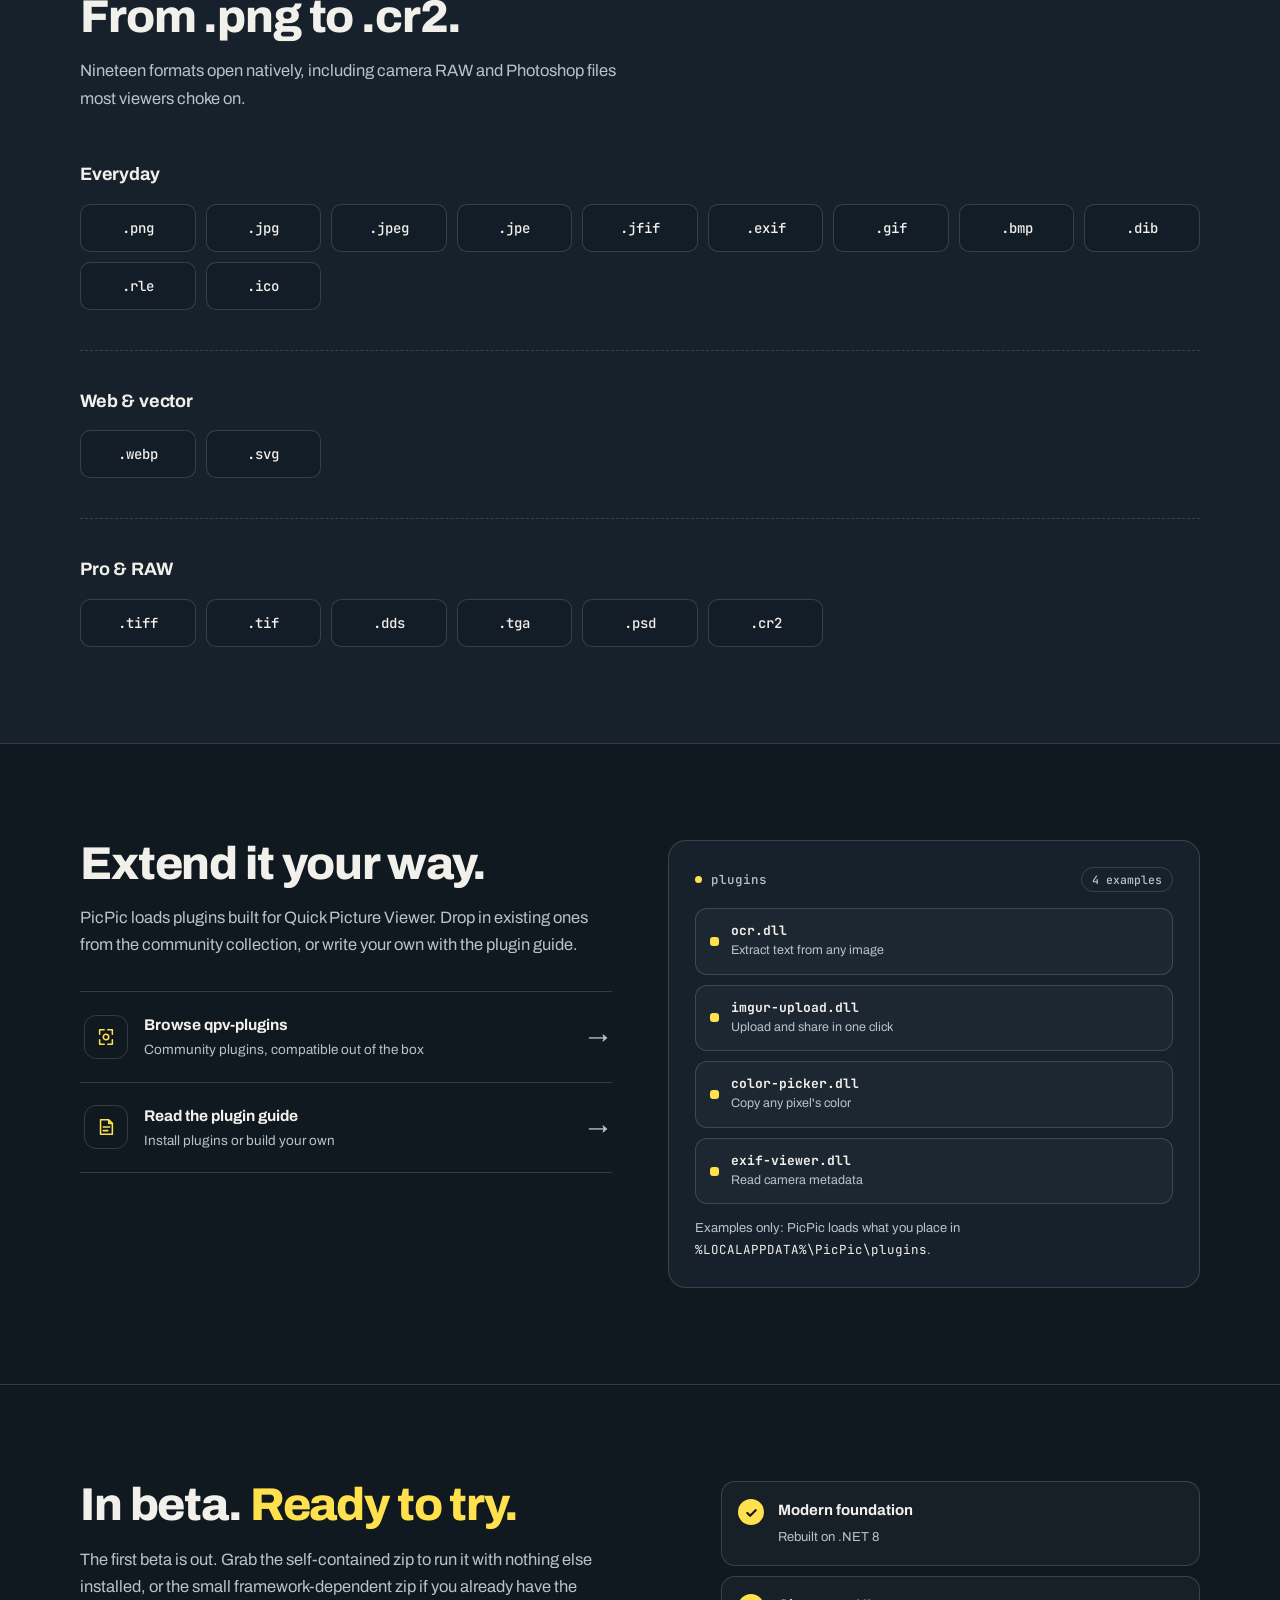
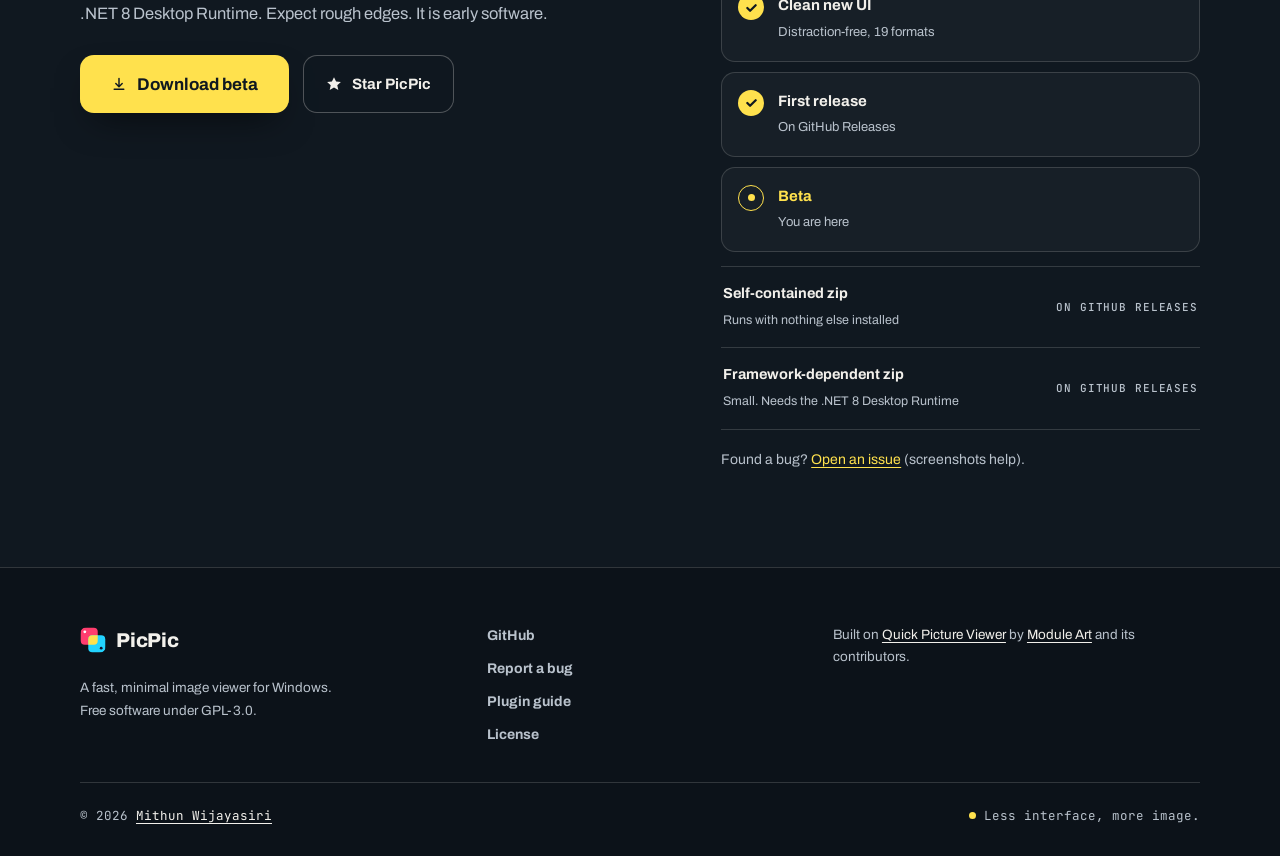
==== commit 5ff00082: "feat: redesign site landing as wallpaper ritual theme Replace the landing page with a full-bleed wal" ====
--- a/site/index.html
+++ b/site/index.html
@@ -5,7 +5,7 @@
   <meta name="viewport" content="width=device-width, initial-scale=1">
   <title>PicPic — Image Viewer</title>
   <meta name="description" content="PicPic is a fast, minimal image viewer for Windows. 19 formats, basic editing, picture-in-picture and plugins. Free and open source under GPL-3.0. In beta — download from GitHub Releases.">
-  <meta name="theme-color" content="#ECE7DE">
+  <meta name="theme-color" content="#101820">
   <meta property="og:title" content="PicPic — A fast, minimal image viewer for Windows">
   <meta property="og:description" content="19 formats, basic editing, plugins and a distraction-free UI. Free and open source. In beta — download from GitHub Releases.">
   <meta property="og:url" content="https://mithunwijayasiri.github.io/PicPic/site/">
@@ -17,9 +17,6 @@
   <meta property="og:image:alt" content="PicPic — a fast, minimal image viewer for Windows">
   <meta name="twitter:card" content="summary_large_image">
   <link rel="icon" type="image/svg+xml" href="assets/picpic-icon.svg">
-  <link rel="preconnect" href="https://fonts.googleapis.com">
-  <link rel="preconnect" href="https://fonts.gstatic.com" crossorigin>
-  <link href="https://fonts.googleapis.com/css2?family=Plus+Jakarta+Sans:wght@500;600;700;800&family=JetBrains+Mono:wght@400;500;700&display=swap" rel="stylesheet">
   <link rel="stylesheet" href="styles.css">
   <script type="application/ld+json">
   {
@@ -72,269 +69,201 @@
   </header>
 
   <main id="main">
-    <!-- ============ HERO ============ -->
     <section class="hero" id="top">
-      <div class="wrap">
-        <div class="hero-card">
-          <p class="hero-pill" data-reveal>Free &amp; open source, forever</p>
-          <h1 data-reveal style="--d:.08s">View image, <span class="h1-accent">instantly.</span></h1>
-          <p class="hero-sub" data-reveal style="--d:.16s">PicPic is a fast, minimal image viewer for Windows. Nineteen formats, basic editing, plugins and a distraction-free UI — free and open source.</p>
-          <div class="hero-cta" data-reveal style="--d:.24s">
-            <a class="btn btn-primary" href="https://github.com/MithunWijayasiri/PicPic/releases" target="_blank" rel="noopener">
-              <svg viewBox="0 0 20 20" width="16" height="16" fill="none" stroke="currentColor" stroke-width="1.7" stroke-linecap="round" stroke-linejoin="round" aria-hidden="true"><path d="M10 3v10M6 9.5l4 4 4-4M4 16.5h12"/></svg>
-              Download beta
-            </a>
-            <a class="btn btn-ghost" href="#features">Explore features</a>
-          </div>
-
-          <div class="hero-demo" data-reveal style="--d:.32s">
-          <div class="viewer-slot" id="viewerSlot">
-            <div class="pip-placeholder" id="pipPlaceholder" hidden>
-              <p>Viewer is in picture-in-picture mode.</p>
-              <button class="btn btn-ghost btn-sm" id="pipRestore" type="button">Restore viewer</button>
-            </div>
-            <div class="viewer" id="viewer" tabindex="0" role="region" aria-label="Interactive preview of the PicPic image viewer">
-              <div class="viewer-titlebar">
-                <img src="assets/picpic-mark.svg" alt="" width="17" height="17">
-                <span class="viewer-app">PicPic</span>
-                <span class="viewer-file" id="vFile">neon-dusk.jpg</span>
-                <span class="viewer-winbtns" aria-hidden="true"><i>—</i><i>▢</i><i class="vb-close">✕</i></span>
-              </div>
-              <div class="viewer-stage" id="vStage">
-                <div class="v-progress" id="vProgress" aria-hidden="true"></div>
-                <img id="vImg" src="assets/demo-neon-dusk.jpg" alt="Sample image: mountain lake at dusk with pink and cyan aurora light" draggable="false">
-                <div class="v-info" id="vInfo" hidden>
-                  <p class="v-info-title">Image details</p>
-                  <div><span>Name</span><b id="iName">neon-dusk.jpg</b></div>
-                  <div><span>Dimensions</span><b id="iDim">1536 × 1024</b></div>
-                  <div><span>Size</span><b id="iSize">273 KB</b></div>
-                  <div><span>Type</span><b id="iFmt">JPEG</b></div>
-                  <div><span>Zoom</span><b id="iZoom">Fit</b></div>
-                </div>
-              </div>
-              <div class="viewer-toolbar" role="toolbar" aria-label="Viewer controls">
-                <button type="button" class="vbtn" data-action="prev" data-tip="Previous image" aria-label="Previous image"><svg viewBox="0 0 20 20"><path d="M12.5 4 6.5 10l6 6"/></svg></button>
-                <button type="button" class="vbtn" data-action="next" data-tip="Next image" aria-label="Next image"><svg viewBox="0 0 20 20"><path d="M7.5 4l6 6-6 6"/></svg></button>
-                <span class="vsep" aria-hidden="true"></span>
-                <button type="button" class="vbtn" data-action="rotate-ccw" data-tip="Rotate left" aria-label="Rotate left"><svg viewBox="0 0 20 20"><path d="M3.5 8a6.5 6.5 0 1 1 1 5.5M3.5 8V3.5M3.5 8H8"/></svg></button>
-                <button type="button" class="vbtn" data-action="rotate-cw" data-tip="Rotate right" aria-label="Rotate right"><svg viewBox="0 0 20 20"><path d="M16.5 8a6.5 6.5 0 1 0-1 5.5M16.5 8V3.5M16.5 8H12"/></svg></button>
-                <button type="button" class="vbtn" data-action="flip-h" data-tip="Flip horizontal" aria-label="Flip horizontal"><svg viewBox="0 0 20 20"><path d="M10 3v14M6 6.5 3 10l3 3.5M14 6.5 17 10l-3 3.5"/></svg></button>
-                <button type="button" class="vbtn" data-action="flip-v" data-tip="Flip vertical" aria-label="Flip vertical"><svg viewBox="0 0 20 20"><path d="M3 10h14M6.5 6 10 3l3.5 3M6.5 14 10 17l3.5-3"/></svg></button>
-                <span class="vsep" aria-hidden="true"></span>
-                <button type="button" class="vbtn" data-action="zoom-out" data-tip="Zoom out" aria-label="Zoom out"><svg viewBox="0 0 20 20"><circle cx="8.5" cy="8.5" r="5.5"/><path d="m13 13 4 4M6 8.5h5"/></svg></button>
-                <button type="button" class="vbtn" data-action="zoom-in" data-tip="Zoom in" aria-label="Zoom in"><svg viewBox="0 0 20 20"><circle cx="8.5" cy="8.5" r="5.5"/><path d="m13 13 4 4M6 8.5h5M8.5 6v5"/></svg></button>
-                <button type="button" class="vbtn" data-action="fit" data-tip="Fit to window" aria-label="Fit to window"><svg viewBox="0 0 20 20"><path d="M3 7V3h4M13 3h4v4M17 13v4h-4M7 17H3v-4"/></svg></button>
-                <span class="vsep" aria-hidden="true"></span>
-                <button type="button" class="vbtn" data-action="slideshow" data-tip="Play slideshow" aria-label="Play slideshow" aria-pressed="false">
-                  <svg viewBox="0 0 20 20" class="ic-play"><path d="M6 4.5 15 10l-9 5.5Z"/></svg>
-                  <svg viewBox="0 0 20 20" class="ic-pause"><path d="M6 4.5h2.8v11H6ZM11.2 4.5H14v11h-2.8Z"/></svg>
-                </button>
-                <button type="button" class="vbtn" data-action="checker" data-tip="Checkerboard background" aria-label="Checkerboard background" aria-pressed="false"><svg viewBox="0 0 20 20"><path d="M3 3h14v14H3ZM3 10h14M10 3v14M3 3h7v7H3ZM10 10h7v7h-7Z"/></svg></button>
-                <button type="button" class="vbtn" data-action="info" data-tip="Image details" aria-label="Image details" aria-pressed="false"><svg viewBox="0 0 20 20"><circle cx="10" cy="10" r="7"/><path d="M10 9.5V14M10 6.2v.3"/></svg></button>
-                <button type="button" class="vbtn" data-action="theme" data-tip="Toggle light mode" aria-label="Toggle light mode" aria-pressed="false">
-                  <svg viewBox="0 0 20 20" class="ic-sun"><circle cx="10" cy="10" r="4"/><path d="M10 2v2M10 16v2M2 10h2M16 10h2M4.2 4.2l1.4 1.4M14.4 14.4l1.4 1.4M15.8 4.2l-1.4 1.4M5.6 14.4l-1.4 1.4"/></svg>
-                  <svg viewBox="0 0 20 20" class="ic-moon"><path d="M16.5 12.5A7 7 0 0 1 7.5 3.5a7 7 0 1 0 9 9Z"/></svg>
-                </button>
-                <button type="button" class="vbtn" data-action="pip" data-tip="Picture-in-picture" aria-label="Picture-in-picture" aria-pressed="false"><svg viewBox="0 0 20 20"><path d="M3 4h14v12H3Z"/><path d="M10.5 10.5h4.5v3.5h-4.5Z" fill="currentColor" stroke="none"/></svg></button>
-              </div>
-              <div class="viewer-statusbar">
-                <span id="vIndex">1 / 4</span>
-                <span id="vFmt">JPEG</span>
-                <span id="vZoom">Fit</span>
-              </div>
-            </div>
-          </div>
-          <p class="demo-caption">Interactive preview — try the toolbar, ←/→ keys and scroll-to-zoom. The real PicPic runs on Windows.</p>
-          </div>
-
-          <p class="platforms" data-reveal><span class="p-dot" aria-hidden="true">●</span><b>Windows</b><span class="x">/</span>.NET 8<span class="x">/</span>GPL-3.0<span class="x">/</span>19 formats</p>
-        </div>
-      </div>
-    </section>
-
-    <!-- ============ FEATURES ============ -->
+      <figure class="hero-media">
+        <img id="heroImg" src="assets/demo-neon-dusk.jpg" alt="Sample image: mountain lake at dusk with pink and cyan aurora light" fetchpriority="high">
+        <span class="hero-scrim" aria-hidden="true"></span>
+      </figure>
+      <div class="wrap hero-copy">
+        <h1>View image, <span class="accent">instantly.</span></h1>
+        <p class="hero-sub">PicPic is a fast, minimal image viewer for Windows. Nineteen formats, basic editing, plugins and a distraction-free UI. Free and open source.</p>
+        <div class="hero-cta">
+          <a class="btn btn-primary" href="https://github.com/MithunWijayasiri/PicPic/releases" target="_blank" rel="noopener">
+            <svg viewBox="0 0 20 20" width="17" height="17" fill="none" stroke="currentColor" stroke-width="1.8" stroke-linecap="round" stroke-linejoin="round" aria-hidden="true"><path d="M10 3v10M6 9.5l4 4 4-4M4 16.5h12"/></svg>
+            Download beta
+          </a>
+          <a class="btn btn-ghost" href="#features">See features</a>
+        </div>
+        <p class="status"><span class="status-dot" aria-hidden="true"></span><b>Windows</b><span class="x" aria-hidden="true">/</span>.NET 8<span class="x" aria-hidden="true">/</span>GPL-3.0<span class="x" aria-hidden="true">/</span>19 formats</p>
+      </div>
+      <p class="hero-caption">Sample wallpaper. PicPic's real viewer runs on Windows.</p>
+    </section>
+
     <section class="section" id="features">
       <div class="wrap">
-        <div class="section-head" data-reveal>
-          <p class="eyebrow">Features</p>
+        <div class="section-head">
           <h2>Small app.<br>Full toolbox.</h2>
-          <p class="section-sub">Everything you need to view, tweak and present images — nothing you don't.</p>
-        </div>
-        <div class="bento">
-          <article class="card span2" data-reveal>
-            <div class="card-icon ci-pink"><svg viewBox="0 0 22 22"><path d="M4 17 17 4M17 4h-5M17 4v5M4 5v14h14"/></svg></div>
-            <h3>Basic editing</h3>
-            <p>Rotate, flip, crop and convert file types without opening a heavyweight editor.</p>
-            <div class="mini-edit">
-              <img id="miniImg" src="assets/demo-prism-study.jpg" alt="Prism study sample thumbnail" loading="lazy" decoding="async">
-              <div class="mini-tools">
-                <button type="button" class="mini-btn" id="miniRotate" aria-label="Rotate sample thumbnail" data-tip="Try it"><svg viewBox="0 0 20 20"><path d="M16.5 8a6.5 6.5 0 1 0-1 5.5M16.5 8V3.5M16.5 8H12"/></svg></button>
-                <button type="button" class="mini-btn" id="miniFlip" aria-label="Flip sample thumbnail" data-tip="Try it"><svg viewBox="0 0 20 20"><path d="M10 3v14M6 6.5 3 10l3 3.5M14 6.5 17 10l-3 3.5"/></svg></button>
-                <span class="mini-btn static" aria-hidden="true"><svg viewBox="0 0 20 20"><path d="M5 2v13h13M2 5h13v13"/></svg></span>
-                <span class="mini-btn static" aria-hidden="true"><svg viewBox="0 0 20 20"><path d="M4 4h8l4 4v8H4ZM12 4v4h4"/></svg></span>
-              </div>
-            </div>
-          </article>
-          <article class="card span2" data-reveal style="--d:.08s">
-            <div class="card-icon ci-cyan"><svg viewBox="0 0 22 22"><path d="M3 5h16v12H3Z"/><path d="M11 11h6v4h-6Z" fill="currentColor" stroke="none"/></svg></div>
-            <h3>Window modes</h3>
-            <p>Picture-in-picture, frameless and always-on-top — keep an image visible while you work.</p>
-            <div class="mini-windows" aria-hidden="true">
-              <div class="mw mw-1"></div>
-              <div class="mw mw-2"></div>
-              <div class="mw mw-3"><img src="assets/demo-neon-dusk.jpg" alt="" loading="lazy" decoding="async"><span class="mw-pin"><svg viewBox="0 0 14 14"><path d="M8.5 1.5 12.5 5.5 9.5 6.5 7 11 5 9 1.5 12.5M5 9l-2-2 4.5-2.5Z"/></svg></span></div>
-            </div>
-          </article>
-          <article class="card" data-reveal>
-            <div class="card-icon ci-amber"><svg viewBox="0 0 22 22"><path d="M6 4.5 16 11 6 17.5Z"/></svg></div>
-            <h3>Slideshow</h3>
-            <p>Sit back and let your folder play itself, with a checkerboard backdrop for transparent files.</p>
-            <div class="mini-dots" aria-hidden="true"><i></i><i></i><i></i><i></i><i></i></div>
-          </article>
-          <article class="card" data-reveal style="--d:.06s">
-            <div class="card-icon ci-pink"><svg viewBox="0 0 22 22"><path d="M6 8V3h10v5M6 17H3V8h16v9h-3M6 14h10v6H6Z"/></svg></div>
-            <h3>Print &amp; PDF</h3>
-            <p>Print any image or export it straight to PDF in a couple of clicks.</p>
-          </article>
-          <article class="card" data-reveal style="--d:.12s">
-            <div class="card-icon ci-cyan"><svg viewBox="0 0 22 22"><path d="M3 4h16v11H3ZM8 19h6M11 15v4"/></svg></div>
-            <h3>Set as wallpaper</h3>
-            <p>Found the one? Make any image your desktop background directly from the viewer.</p>
-          </article>
-          <article class="card" data-reveal style="--d:.18s">
-            <div class="card-icon ci-amber"><svg viewBox="0 0 22 22"><circle cx="11" cy="11" r="8"/><path d="M11 10v5M11 6.8v.3"/></svg></div>
-            <h3>Image details</h3>
-            <p>Dimensions, size and file type at a glance — no extra dialog hunting.</p>
-            <div class="mini-meta" aria-hidden="true"><span>1536 × 1024</span><span>JPEG</span><span>273 KB</span></div>
-          </article>
-        </div>
-      </div>
-    </section>
-
-    <!-- ============ FORMATS ============ -->
+          <p class="section-sub">Everything you need to view, tweak and present images. Nothing you don't.</p>
+        </div>
+        <div class="feat-grid">
+          <article class="feat">
+            <span class="feat-icon"><svg viewBox="0 0 22 22"><path d="M4 17 17 4M17 4h-5M17 4v5M4 5v14h14"/></svg></span>
+            <div class="feat-body">
+              <h3>Basic editing</h3>
+              <p>Rotate, flip, crop and convert file types without opening a heavyweight editor.</p>
+            </div>
+          </article>
+          <article class="feat">
+            <span class="feat-icon"><svg viewBox="0 0 22 22"><path d="M6 4.5 16 11 6 17.5Z"/></svg></span>
+            <div class="feat-body">
+              <h3>Slideshow</h3>
+              <p>Sit back and let your folder play itself, with a checkerboard backdrop for transparent files.</p>
+            </div>
+          </article>
+          <article class="feat">
+            <span class="feat-icon"><svg viewBox="0 0 22 22"><path d="M6 8V3h10v5M6 17H3V8h16v9h-3M6 14h10v6H6Z"/></svg></span>
+            <div class="feat-body">
+              <h3>Print &amp; PDF</h3>
+              <p>Print any image or export it straight to PDF in a couple of clicks.</p>
+            </div>
+          </article>
+          <article class="feat">
+            <span class="feat-icon"><svg viewBox="0 0 22 22"><circle cx="11" cy="11" r="8"/><path d="M11 10v5M11 6.8v.3"/></svg></span>
+            <div class="feat-body">
+              <h3>Image details</h3>
+              <p>Dimensions, size and file type at a glance. No extra dialog hunting.</p>
+            </div>
+          </article>
+        </div>
+      </div>
+    </section>
+
     <section class="section section-alt" id="formats">
       <div class="wrap">
-        <div class="section-head" data-reveal>
-          <p class="eyebrow">Formats</p>
+        <div class="section-head">
           <h2>From <span class="mono-h">.png</span> to <span class="mono-h">.cr2</span>.</h2>
-          <p class="section-sub">Nineteen formats open natively — including camera RAW and Photoshop files most viewers choke on.</p>
+          <p class="section-sub">Nineteen formats open natively, including camera RAW and Photoshop files most viewers choke on.</p>
         </div>
         <div class="format-groups">
-          <div class="format-group" data-reveal>
-            <h3 class="fg-title"><i class="dot dot-p" aria-hidden="true"></i>Everyday</h3>
+          <div class="format-group">
+            <h3 class="fg-title">Everyday</h3>
             <div class="format-grid">
-              <span class="fmt-chip fp" data-reveal>.png</span>
-              <span class="fmt-chip fp" data-reveal style="--d:.03s">.jpg</span>
-              <span class="fmt-chip fp" data-reveal style="--d:.06s">.jpeg</span>
-              <span class="fmt-chip fp" data-reveal style="--d:.09s">.jpe</span>
-              <span class="fmt-chip fp" data-reveal style="--d:.12s">.jfif</span>
-              <span class="fmt-chip fp" data-reveal style="--d:.15s">.exif</span>
-              <span class="fmt-chip fp" data-reveal style="--d:.18s">.gif</span>
-              <span class="fmt-chip fp" data-reveal style="--d:.21s">.bmp</span>
-              <span class="fmt-chip fp" data-reveal style="--d:.24s">.dib</span>
-              <span class="fmt-chip fp" data-reveal style="--d:.27s">.rle</span>
-              <span class="fmt-chip fp" data-reveal style="--d:.3s">.ico</span>
-            </div>
-          </div>
-          <div class="format-group" data-reveal>
-            <h3 class="fg-title"><i class="dot dot-c" aria-hidden="true"></i>Web &amp; vector</h3>
+              <span class="fmt-chip">.png</span>
+              <span class="fmt-chip">.jpg</span>
+              <span class="fmt-chip">.jpeg</span>
+              <span class="fmt-chip">.jpe</span>
+              <span class="fmt-chip">.jfif</span>
+              <span class="fmt-chip">.exif</span>
+              <span class="fmt-chip">.gif</span>
+              <span class="fmt-chip">.bmp</span>
+              <span class="fmt-chip">.dib</span>
+              <span class="fmt-chip">.rle</span>
+              <span class="fmt-chip">.ico</span>
+            </div>
+          </div>
+          <div class="format-group">
+            <h3 class="fg-title">Web &amp; vector</h3>
             <div class="format-grid">
-              <span class="fmt-chip fc" data-reveal>.webp</span>
-              <span class="fmt-chip fc" data-reveal style="--d:.03s">.svg</span>
-            </div>
-          </div>
-          <div class="format-group" data-reveal>
-            <h3 class="fg-title"><i class="dot dot-a" aria-hidden="true"></i>Pro &amp; RAW</h3>
+              <span class="fmt-chip">.webp</span>
+              <span class="fmt-chip">.svg</span>
+            </div>
+          </div>
+          <div class="format-group">
+            <h3 class="fg-title">Pro &amp; RAW</h3>
             <div class="format-grid">
-              <span class="fmt-chip fa" data-reveal>.tiff</span>
-              <span class="fmt-chip fa" data-reveal style="--d:.03s">.tif</span>
-              <span class="fmt-chip fa" data-reveal style="--d:.06s">.dds</span>
-              <span class="fmt-chip fa" data-reveal style="--d:.09s">.tga</span>
-              <span class="fmt-chip fa" data-reveal style="--d:.12s">.psd</span>
-              <span class="fmt-chip fa" data-reveal style="--d:.15s">.cr2</span>
-            </div>
-          </div>
-        </div>
-      </div>
-    </section>
-
-    <!-- ============ PLUGINS ============ -->
+              <span class="fmt-chip">.tiff</span>
+              <span class="fmt-chip">.tif</span>
+              <span class="fmt-chip">.dds</span>
+              <span class="fmt-chip">.tga</span>
+              <span class="fmt-chip">.psd</span>
+              <span class="fmt-chip">.cr2</span>
+            </div>
+          </div>
+        </div>
+      </div>
+    </section>
+
     <section class="section" id="plugins">
       <div class="wrap plugins-grid">
-        <div data-reveal>
-          <p class="eyebrow">Plugins</p>
+        <div>
           <h2>Extend it your way.</h2>
           <p class="section-sub">PicPic loads plugins built for Quick Picture Viewer. Drop in existing ones from the community collection, or write your own with the plugin guide.</p>
-          <div class="link-cards">
-            <a class="link-card" href="https://github.com/ModuleArt/qpv-plugins" target="_blank" rel="noopener">
-              <span class="lc-icon ci-cyan"><svg viewBox="0 0 22 22"><path d="M9 3H4v5M13 3h5v5M9 19H4v-5M13 19h5v-5"/><circle cx="11" cy="11" r="3"/></svg></span>
-              <span class="lc-body"><b>Browse qpv-plugins</b><small>Community plugins, compatible out of the box</small></span>
-              <span class="lc-arrow" aria-hidden="true">→</span>
-            </a>
-            <a class="link-card" href="https://github.com/MithunWijayasiri/PicPic/blob/master/docs/plugins.md" target="_blank" rel="noopener">
-              <span class="lc-icon ci-amber"><svg viewBox="0 0 22 22"><path d="M5 3h9l4 4v12H5ZM14 3v4h4M8 11h7M8 15h5"/></svg></span>
-              <span class="lc-body"><b>Read the plugin guide</b><small>Install plugins or build your own</small></span>
-              <span class="lc-arrow" aria-hidden="true">→</span>
-            </a>
-          </div>
-        </div>
-        <div class="plugin-art" data-reveal style="--d:.12s">
-          <div class="pa-panel" id="pluginPanel">
-            <div class="pm-head">
-              <p class="pa-title"><span class="pulse-dot" aria-hidden="true"></span>plugins</p>
-              <span class="pm-count" id="pmCount"></span>
-            </div>
-            <ul class="pm-list" id="pmList" aria-label="Installed plugins"></ul>
-            <div class="pm-drop" id="pmDrop"></div>
-            <p class="pm-status" id="pmStatus" role="status"></p>
-          </div>
-          <p class="pa-caption">Live demo — drag the file in, or click it.</p>
-        </div>
-      </div>
-    </section>
-
-    <!-- ============ BETA / RELEASE ============ -->
+          <div class="link-rows">
+            <a class="link-row" href="https://github.com/ModuleArt/qpv-plugins" target="_blank" rel="noopener">
+              <span class="link-row-icon"><svg viewBox="0 0 22 22"><path d="M9 3H4v5M13 3h5v5M9 19H4v-5M13 19h5v-5"/><circle cx="11" cy="11" r="3"/></svg></span>
+              <span class="link-row-body"><b>Browse qpv-plugins</b><small>Community plugins, compatible out of the box</small></span>
+              <span class="link-row-arrow" aria-hidden="true">→</span>
+            </a>
+            <a class="link-row" href="https://github.com/MithunWijayasiri/PicPic/blob/master/docs/plugins.md" target="_blank" rel="noopener">
+              <span class="link-row-icon"><svg viewBox="0 0 22 22"><path d="M5 3h9l4 4v12H5ZM14 3v4h4M8 11h7M8 15h5"/></svg></span>
+              <span class="link-row-body"><b>Read the plugin guide</b><small>Install plugins or build your own</small></span>
+              <span class="link-row-arrow" aria-hidden="true">→</span>
+            </a>
+          </div>
+        </div>
+        <div class="plugin-panel">
+          <div class="plugin-head">
+            <p class="plugin-title"><span class="pulse-dot" aria-hidden="true"></span>plugins</p>
+            <span class="plugin-count">4 examples</span>
+          </div>
+          <ul class="plugin-list" aria-label="Example plugins">
+            <li>
+              <span class="pm-dot" aria-hidden="true"></span>
+              <span class="pm-info"><b>ocr.dll</b><small>Extract text from any image</small></span>
+            </li>
+            <li>
+              <span class="pm-dot" aria-hidden="true"></span>
+              <span class="pm-info"><b>imgur-upload.dll</b><small>Upload and share in one click</small></span>
+            </li>
+            <li>
+              <span class="pm-dot" aria-hidden="true"></span>
+              <span class="pm-info"><b>color-picker.dll</b><small>Copy any pixel's color</small></span>
+            </li>
+            <li>
+              <span class="pm-dot" aria-hidden="true"></span>
+              <span class="pm-info"><b>exif-viewer.dll</b><small>Read camera metadata</small></span>
+            </li>
+          </ul>
+          <p class="plugin-note">Examples only: PicPic loads what you place in <span class="mono">%LOCALAPPDATA%\PicPic\plugins</span>.</p>
+        </div>
+      </div>
+    </section>
+
     <section class="section" id="beta">
-      <div class="wrap">
-        <div class="beta-card" data-reveal>
-          <p class="eyebrow eyebrow-amber">Download</p>
-          <h2>In beta. <span class="grad-text">Ready to try.</span></h2>
-          <p class="beta-sub">The first beta is out. Grab the self-contained zip to run it with nothing else installed, or the small framework-dependent zip if you already have the .NET 8 Desktop Runtime. Expect rough edges — it is early software.</p>
-          <ol class="roadmap">
-            <li class="rm-done">
-              <span class="rm-dot" aria-hidden="true"><svg viewBox="0 0 14 14"><path d="m2.5 7.5 3 3 6-6"/></svg></span>
-              <b>Modern foundation</b><small>Rebuilt on .NET 8</small>
-            </li>
-            <li class="rm-done">
-              <span class="rm-dot" aria-hidden="true"><svg viewBox="0 0 14 14"><path d="m2.5 7.5 3 3 6-6"/></svg></span>
-              <b>Clean new UI</b><small>Distraction-free, 19 formats</small>
-            </li>
-            <li class="rm-done">
-              <span class="rm-dot" aria-hidden="true"><svg viewBox="0 0 14 14"><path d="m2.5 7.5 3 3 6-6"/></svg></span>
-              <b>First release</b><small>On GitHub Releases</small>
-            </li>
-            <li class="rm-now" aria-current="step">
-              <span class="rm-dot" aria-hidden="true"><span class="pulse-dot"></span></span>
-              <b>Beta</b><small>You are here</small>
-            </li>
-          </ol>
+      <div class="wrap beta-grid">
+        <div>
+          <h2>In beta. <span class="accent">Ready to try.</span></h2>
+          <p class="beta-sub">The first beta is out. Grab the self-contained zip to run it with nothing else installed, or the small framework-dependent zip if you already have the .NET 8 Desktop Runtime. Expect rough edges. It is early software.</p>
           <div class="beta-cta">
-            <a class="btn btn-amber" href="https://github.com/MithunWijayasiri/PicPic/releases" target="_blank" rel="noopener">
-              <svg viewBox="0 0 20 20" width="16" height="16" fill="none" stroke="currentColor" stroke-width="1.7" stroke-linecap="round" stroke-linejoin="round" aria-hidden="true"><path d="M10 3v10M6 9.5l4 4 4-4M4 16.5h12"/></svg>
+            <a class="btn btn-primary" href="https://github.com/MithunWijayasiri/PicPic/releases" target="_blank" rel="noopener">
+              <svg viewBox="0 0 20 20" width="16" height="16" fill="none" stroke="currentColor" stroke-width="1.8" stroke-linecap="round" stroke-linejoin="round" aria-hidden="true"><path d="M10 3v10M6 9.5l4 4 4-4M4 16.5h12"/></svg>
               Download beta
             </a>
-            <a class="btn btn-primary" href="https://github.com/MithunWijayasiri/PicPic" target="_blank" rel="noopener">
+            <a class="btn btn-ghost" href="https://github.com/MithunWijayasiri/PicPic" target="_blank" rel="noopener">
               <svg viewBox="0 0 20 20" width="16" height="16" fill="currentColor" aria-hidden="true"><path d="M10 1.5 12.6 7l6 .6-4.5 4 1.3 5.9L10 14.4l-5.4 3.1L5.9 11.6 1.4 7.6l6-.6L10 1.5Z"/></svg>
               Star PicPic
             </a>
           </div>
-          <p class="beta-note">Found a bug? <a class="text-link" href="https://github.com/MithunWijayasiri/PicPic/issues/new" target="_blank" rel="noopener">Open an issue</a> — screenshots help.</p>
+        </div>
+        <div class="beta-side">
+          <ol class="checklist">
+            <li>
+              <span class="check"><svg viewBox="0 0 14 14"><path d="m2.5 7.5 3 3 6-6"/></svg></span>
+              <span><b>Modern foundation</b><small>Rebuilt on .NET 8</small></span>
+            </li>
+            <li>
+              <span class="check"><svg viewBox="0 0 14 14"><path d="m2.5 7.5 3 3 6-6"/></svg></span>
+              <span><b>Clean new UI</b><small>Distraction-free, 19 formats</small></span>
+            </li>
+            <li>
+              <span class="check"><svg viewBox="0 0 14 14"><path d="m2.5 7.5 3 3 6-6"/></svg></span>
+              <span><b>First release</b><small>On GitHub Releases</small></span>
+            </li>
+            <li class="check-now" aria-current="step">
+              <span class="check"><span class="pulse-dot" aria-hidden="true"></span></span>
+              <span><b>Beta</b><small>You are here</small></span>
+            </li>
+          </ol>
+          <div class="asset-rows">
+            <p class="asset-row"><span><b>Self-contained zip</b><small>Runs with nothing else installed</small></span><span class="asset-tag">on GitHub Releases</span></p>
+            <p class="asset-row"><span><b>Framework-dependent zip</b><small>Small. Needs the .NET 8 Desktop Runtime</small></span><span class="asset-tag">on GitHub Releases</span></p>
+          </div>
+          <p class="beta-note">Found a bug? <a href="https://github.com/MithunWijayasiri/PicPic/issues/new" target="_blank" rel="noopener">Open an issue</a> (screenshots help).</p>
         </div>
       </div>
     </section>
   </main>
 
-  <!-- ============ FOOTER ============ -->
   <footer class="footer">
     <div class="wrap">
       <div class="footer-grid">
@@ -352,16 +281,16 @@
           <a href="https://github.com/MithunWijayasiri/PicPic/blob/master/LICENSE" target="_blank" rel="noopener">License</a>
         </nav>
         <div class="footer-credit">
-          <p>Built on <a class="text-link" href="https://github.com/ModuleArt/quick-picture-viewer" target="_blank" rel="noopener">Quick Picture Viewer</a> by <a class="text-link" href="https://github.com/ModuleArt" target="_blank" rel="noopener">Module Art</a> and its contributors.</p>
+          <p>Built on <a href="https://github.com/ModuleArt/quick-picture-viewer" target="_blank" rel="noopener">Quick Picture Viewer</a> by <a href="https://github.com/ModuleArt" target="_blank" rel="noopener">Module Art</a> and its contributors.</p>
         </div>
       </div>
       <div class="footer-bottom">
-        <span>© 2026 <a class="text-link" href="https://github.com/MithunWijayasiri" target="_blank" rel="noopener">Mithun Wijayasiri</a></span>
-        <span class="footer-status">Less interface, more image.</span>
+        <span>© 2026 <a href="https://github.com/MithunWijayasiri" target="_blank" rel="noopener">Mithun Wijayasiri</a></span>
+        <span class="footer-status"><span class="pulse-dot" aria-hidden="true"></span>Less interface, more image.</span>
       </div>
     </div>
   </footer>
 
   <script src="app.js" defer></script>
 </body>
-</html>+</html>
--- a/site/styles.css
+++ b/site/styles.css
@@ -1,207 +1,176 @@
-/* ============================================================
-   PicPic landing — paper & darkroom
-   Warm cream page with warm-black product mocks (light/dark mix)
-   Brand hues: pink #FF3D6E · cyan #22D3FF · amber #FFE14D
-   ============================================================ */
-
+@font-face {
+  font-family: "Archivo";
+  font-style: normal;
+  font-weight: 400;
+  font-display: swap;
+  src: url("assets/fonts/Archivo-400.ttf") format("truetype");
+}
+@font-face {
+  font-family: "Archivo";
+  font-style: normal;
+  font-weight: 700;
+  font-display: swap;
+  src: url("assets/fonts/Archivo-700.ttf") format("truetype");
+}
+@font-face {
+  font-family: "Archivo";
+  font-style: normal;
+  font-weight: 800;
+  font-display: swap;
+  src: url("assets/fonts/Archivo-800.ttf") format("truetype");
+}
+@font-face {
+  font-family: "JetBrains Mono";
+  font-style: normal;
+  font-weight: 400;
+  font-display: swap;
+  src: url("assets/fonts/JetBrainsMono-400.ttf") format("truetype");
+}
+@font-face {
+  font-family: "JetBrains Mono";
+  font-style: normal;
+  font-weight: 500;
+  font-display: swap;
+  src: url("assets/fonts/JetBrainsMono-500.ttf") format("truetype");
+}
+@font-face {
+  font-family: "JetBrains Mono";
+  font-style: normal;
+  font-weight: 700;
+  font-display: swap;
+  src: url("assets/fonts/JetBrainsMono-700.ttf") format("truetype");
+}
+
+/* Wallpaper Ritual — slate desktop, bone type, amber action */
 :root {
-  /* Nudge appearance — light paper */
-  --site-bg: #ECE7DE;
-  --site-fg: #1C1A17;
-  --site-accent: #FF3D6E;
-  --site-on-accent: #1C1A17;
-  --site-surface: #F2EEE6;
-  --site-muted: #676151;
-  --site-border: #DCD6CA;
-  --site-font: "Plus Jakarta Sans", system-ui, -apple-system, "Segoe UI", sans-serif;
-  /* Nudge geometry & motion */
-  --site-radius: 20px;
-  --site-space: 1;
-  --site-type: 1;
-  --site-motion: 1;
-
-  /* Brand palette */
-  --pink: #FF3D6E;
-  --cyan: #22D3FF;
-  --amber: #FFE14D;
-  --green: #7EC77F;
-  /* Text-safe accents on cream */
-  --pink-deep: #BE1250;
-  --cyan-deep: #0C6B84;
-  --amber-deep: #8A5A08;
-  /* Warm-black dark family */
-  --dark-bg: #16140F;
-  --dark-surface: #1F1C15;
-  --dark-line: #3A3528;
-  --dark-fg: #E9E3D4;
-  --dark-muted: #A7A191;
-
-  --font-display: "Plus Jakarta Sans", var(--site-font);
+  --slate: #101820;
+  --slate-2: #16212b;
+  --slate-3: #1c2939;
+  --bone: #f2f0eb;
+  --bone-dim: #b9c2cc;
+  --line: rgba(242, 240, 235, .16);
+  --line-strong: rgba(242, 240, 235, .28);
+  --amber: #ffe14d;
+  --amber-ink: #101820;
+  --sans: "Archivo", system-ui, -apple-system, "Segoe UI", sans-serif;
   --mono: "JetBrains Mono", ui-monospace, "Cascadia Code", Consolas, monospace;
-  --wrap: 1100px;
-  --nav-h: 68px;
+  --wrap: 1120px;
+  --nav-h: 64px;
 }
 
 * { box-sizing: border-box; margin: 0; padding: 0; }
 
 html {
   scroll-behavior: smooth;
-  scrollbar-color: #C9C2B2 var(--site-bg);
+  scrollbar-color: #3a4a5a var(--slate);
 }
 
 body {
-  background: var(--site-bg);
-  color: var(--site-fg);
-  font: 500 16px/1.6 var(--site-font);
+  background: var(--slate);
+  color: var(--bone);
+  font: 400 16px/1.65 var(--sans);
   -webkit-font-smoothing: antialiased;
   overflow-x: hidden;
 }
 
-/* Subtle warmth + paper grain */
-body::before {
-  content: "";
-  position: fixed;
-  inset: 0;
-  z-index: 0;
-  pointer-events: none;
-  background:
-    radial-gradient(60% 42% at 12% -4%, rgba(255, 61, 110, .05), transparent 62%),
-    radial-gradient(48% 36% at 88% 6%, rgba(255, 225, 77, .07), transparent 62%),
-    radial-gradient(50% 38% at 50% 108%, rgba(34, 211, 255, .045), transparent 66%);
-}
-body::after {
-  content: "";
-  position: fixed;
-  inset: 0;
-  z-index: 60;
-  pointer-events: none;
-  opacity: .05;
-  background-image: url("data:image/svg+xml,%3Csvg xmlns='http://www.w3.org/2000/svg' width='160' height='160'%3E%3Cfilter id='n'%3E%3CfeTurbulence type='fractalNoise' baseFrequency='0.9' numOctaves='2'/%3E%3C/filter%3E%3Crect width='160' height='160' filter='url(%23n)'/%3E%3C/svg%3E");
-}
-
-main { position: relative; z-index: 2; }
-
-::selection { background: var(--site-accent); color: var(--site-on-accent); }
+::selection { background: var(--amber); color: var(--amber-ink); }
 
 ::-webkit-scrollbar { width: 10px; height: 10px; }
-::-webkit-scrollbar-track { background: var(--site-bg); }
-::-webkit-scrollbar-thumb { background: #C9C2B2; border-radius: 8px; border: 2px solid var(--site-bg); }
-::-webkit-scrollbar-thumb:hover { background: var(--pink-deep); }
-
-:focus-visible { outline: 2px solid var(--pink-deep); outline-offset: 3px; border-radius: 4px; }
-
+::-webkit-scrollbar-track { background: var(--slate); }
+::-webkit-scrollbar-thumb { background: #3a4a5a; border-radius: 8px; border: 2px solid var(--slate); }
+
+:focus-visible { outline: 2px solid var(--amber); outline-offset: 3px; border-radius: 4px; }
+
+a { color: inherit; }
+a:focus-visible { outline-color: var(--amber); }
 img { display: block; }
-a { color: inherit; }
 button { font: inherit; }
 
-.wrap { max-width: var(--wrap); margin-inline: auto; padding-inline: calc(24px * var(--site-space, 1)); }
+.wrap { max-width: var(--wrap); margin-inline: auto; padding-inline: 24px; }
 
 .skip-link {
   position: fixed;
-  top: -60px;
+  top: -64px;
   left: 16px;
-  z-index: 200;
+  z-index: 300;
   padding: 10px 16px;
-  background: var(--site-accent);
-  color: var(--site-on-accent);
+  background: var(--amber);
+  color: var(--amber-ink);
   border-radius: 10px;
   font-weight: 700;
   text-decoration: none;
-  transition: top calc(180ms * var(--site-motion, 1)) ease;
-}
-.skip-link:focus-visible { top: 12px; }
+}
+.skip-link:focus { top: 12px; }
 
 .pulse-dot {
   display: inline-block;
   width: 7px;
   height: 7px;
   border-radius: 50%;
-  background: var(--site-accent);
-  box-shadow: 0 0 0 0 rgba(255, 61, 110, .5);
-  animation: pulse 2.2s ease-out infinite;
+  background: var(--amber);
   flex: none;
 }
-@keyframes pulse {
-  0% { box-shadow: 0 0 0 0 rgba(255, 61, 110, .45); }
-  70% { box-shadow: 0 0 0 8px rgba(255, 61, 110, 0); }
-  100% { box-shadow: 0 0 0 0 rgba(255, 61, 110, 0); }
-}
-@keyframes pulse-amber {
-  0% { box-shadow: 0 0 0 0 rgba(255, 225, 77, .45); }
-  70% { box-shadow: 0 0 0 8px rgba(255, 225, 77, 0); }
-  100% { box-shadow: 0 0 0 0 rgba(255, 225, 77, 0); }
-}
-
-/* ============ Buttons ============ */
+
+/* Buttons */
 .btn {
   display: inline-flex;
   align-items: center;
   justify-content: center;
   gap: 10px;
-  padding: calc(14px * var(--site-space, 1)) calc(26px * var(--site-space, 1));
   border: 1px solid transparent;
-  border-radius: calc(var(--site-radius, 20px) * .6);
-  font: 700 15px/1 var(--site-font);
+  border-radius: 14px;
+  font-weight: 700;
+  font-size: 15px;
+  line-height: 1;
   text-decoration: none;
   cursor: pointer;
-  transition:
-    transform calc(180ms * var(--site-motion, 1)) ease,
-    box-shadow calc(180ms * var(--site-motion, 1)) ease,
-    background-color calc(180ms * var(--site-motion, 1)) ease,
-    border-color calc(180ms * var(--site-motion, 1)) ease,
-    color calc(180ms * var(--site-motion, 1)) ease;
+  transition: transform 180ms cubic-bezier(.2, .7, .2, 1), box-shadow 180ms ease, background-color 180ms ease, border-color 180ms ease, color 180ms ease;
 }
 .btn:hover { transform: translateY(-2px); }
 .btn:active { transform: translateY(0) scale(.98); }
 .btn-primary {
-  background: var(--site-fg);
-  color: var(--site-bg);
-  box-shadow: 0 12px 30px -12px rgba(28, 26, 23, .5);
-}
-.btn-primary:hover { background: #000; box-shadow: 0 16px 38px -12px rgba(28, 26, 23, .55); }
-.btn-amber {
+  min-height: 58px;
+  padding: 18px 30px;
+  font-size: 17px;
   background: var(--amber);
-  color: #1C1A17;
-  box-shadow: 0 10px 34px -10px rgba(255, 225, 77, .45);
-}
-.btn-amber:hover { box-shadow: 0 16px 44px -10px rgba(255, 225, 77, .6); }
+  color: var(--amber-ink);
+  box-shadow: 0 16px 36px -14px rgba(0, 0, 0, .65);
+}
+.btn-primary:hover { box-shadow: 0 20px 44px -14px rgba(0, 0, 0, .65); }
 .btn-ghost {
-  background: transparent;
-  border-color: var(--site-border);
-  color: var(--site-fg);
-}
-.btn-ghost:hover { border-color: var(--pink-deep); color: var(--pink-deep); }
-.btn-sm { padding: 10px 16px; font-size: 13px; border-radius: calc(var(--site-radius, 20px) * .45); }
-
-.text-link { color: var(--pink-deep); text-decoration: none; }
-.text-link:hover { text-decoration: underline; }
-
-/* ============ Nav ============ */
+  min-height: 48px;
+  padding: 14px 22px;
+  background: rgba(16, 24, 32, .35);
+  border-color: var(--line-strong);
+  color: var(--bone);
+}
+.btn-ghost:hover { border-color: var(--amber); color: var(--amber); }
+.btn-sm { min-height: 38px; padding: 10px 16px; font-size: 13.5px; border-radius: 10px; }
+
+/* Nav */
 .nav {
   position: fixed;
-  top: 0;
-  left: 0;
-  right: 0;
+  inset: 0 0 auto 0;
   z-index: 100;
-  background: rgba(236, 231, 222, .78);
+  background: rgba(16, 24, 32, .55);
   backdrop-filter: blur(14px);
   -webkit-backdrop-filter: blur(14px);
   border-bottom: 1px solid transparent;
-  transition: border-color calc(200ms * var(--site-motion, 1)) ease;
-}
-.nav.scrolled { border-bottom-color: var(--site-border); }
+  transition: background-color 220ms ease, border-color 220ms ease;
+}
+.nav.scrolled { background: rgba(16, 24, 32, .88); border-bottom-color: var(--line); }
 .nav-inner { height: var(--nav-h); display: flex; align-items: center; gap: 28px; }
 .brand { display: inline-flex; align-items: center; gap: 10px; text-decoration: none; }
 .brand img { border-radius: 7px; }
-.brand-name { font: 800 20px var(--font-display); letter-spacing: -.01em; }
+.brand-name { font-weight: 800; font-size: 20px; letter-spacing: -.01em; color: var(--bone); }
 .beta-tag {
   display: inline-flex;
   align-items: center;
   gap: 6px;
-  padding: 4px 9px;
-  border: 1px solid rgba(190, 18, 80, .35);
+  padding: 4px 10px;
+  border: 1px solid var(--line-strong);
   border-radius: 999px;
-  color: var(--pink-deep);
+  color: var(--bone-dim);
   font: 500 10.5px var(--mono);
   text-transform: uppercase;
   letter-spacing: .12em;
@@ -210,729 +179,330 @@
 .nav-links a {
   padding: 8px 13px;
   border-radius: 9px;
-  color: var(--site-muted);
+  color: var(--bone-dim);
   font-size: 14px;
   font-weight: 600;
   text-decoration: none;
-  transition: color calc(160ms * var(--site-motion, 1)) ease, background-color calc(160ms * var(--site-motion, 1)) ease;
-}
-.nav-links a:hover { color: var(--site-fg); background: rgba(28, 26, 23, .05); }
-.nav-links a.active { color: var(--pink-deep); }
+  transition: color 160ms ease, background-color 160ms ease;
+}
+.nav-links a:hover { color: var(--bone); background: rgba(242, 240, 235, .07); }
+.nav-links a.active { color: var(--amber); }
 .nav-actions { display: flex; align-items: center; gap: 10px; }
 .menu-btn {
   display: none;
   width: 40px;
   height: 40px;
   place-items: center;
-  background: none;
-  border: 1px solid var(--site-border);
+  background: transparent;
+  border: 1px solid var(--line-strong);
   border-radius: 10px;
-  color: var(--site-fg);
+  color: var(--bone);
   cursor: pointer;
 }
 .mobile-menu {
   position: absolute;
   top: var(--nav-h);
-  left: 0;
-  right: 0;
+  inset-inline: 0;
   display: flex;
   flex-direction: column;
-  padding: 12px 24px 18px;
-  background: rgba(236, 231, 222, .97);
-  border-bottom: 1px solid var(--site-border);
+  padding: 10px 24px 16px;
+  background: rgba(16, 24, 32, .97);
+  border-bottom: 1px solid var(--line);
 }
 .mobile-menu[hidden] { display: none; }
 .mobile-menu a {
-  padding: 12px 4px;
-  color: var(--site-fg);
+  padding: 13px 4px;
+  color: var(--bone);
   font-weight: 600;
   text-decoration: none;
-  border-bottom: 1px solid rgba(28, 26, 23, .07);
-}
-.mobile-menu a:last-child { border-bottom: 0; color: var(--pink-deep); }
-
-/* ============ Hero — centered paper card ============ */
-.hero { padding-top: calc(var(--nav-h) + 44px); padding-bottom: calc(88px * var(--site-space, 1)); }
-.hero-card {
-  background: var(--site-surface);
-  border: 1px solid var(--site-border);
-  border-radius: calc(var(--site-radius, 20px) * 1.4);
-  padding: calc(64px * var(--site-space, 1)) calc(32px * var(--site-space, 1)) calc(52px * var(--site-space, 1));
-  text-align: center;
-  box-shadow: 0 1px 0 rgba(255, 255, 255, .6) inset, 0 24px 60px -40px rgba(28, 26, 23, .4);
-}
-.hero-pill {
-  display: inline-flex;
-  align-items: center;
-  gap: 9px;
-  padding: 8px 15px;
-  margin-bottom: 26px;
-  border: 1px solid var(--site-border);
-  border-radius: 999px;
-  background: var(--site-bg);
-  color: var(--site-muted);
-  font: 500 12px var(--mono);
-  text-transform: uppercase;
-  letter-spacing: .14em;
-}
+  border-bottom: 1px solid var(--line);
+}
+.mobile-menu a:last-child { border-bottom: 0; color: var(--amber); }
+
+/* Hero */
+.hero {
+  position: relative;
+  min-height: 100svh;
+  display: flex;
+  flex-direction: column;
+  justify-content: flex-end;
+  overflow: hidden;
+}
+.hero-media { position: absolute; inset: 0; margin: 0; }
+.hero-media img {
+  width: 100%;
+  height: 108%;
+  object-fit: cover;
+  object-position: 50% 38%;
+  will-change: transform;
+}
+.hero-scrim {
+  position: absolute;
+  inset: 0;
+  background: linear-gradient(180deg, rgba(16, 24, 32, .55) 0%, rgba(16, 24, 32, .08) 32%, rgba(16, 24, 32, .18) 55%, rgba(16, 24, 32, .94) 100%);
+}
+.hero-copy { position: relative; z-index: 2; width: 100%; padding-bottom: 64px; padding-top: calc(var(--nav-h) + 120px); }
 h1 {
-  font: 800 clamp(40px, 6.6vw, calc(68px * var(--site-type, 1)))/1.05 var(--font-display);
-  letter-spacing: -.028em;
-  margin: 0 auto 22px;
-  max-width: 22ch;
-}
-.h1-accent { color: var(--pink-deep); }
-.grad-text {
-  background: linear-gradient(92deg, var(--pink) 0%, var(--cyan) 55%, var(--amber) 100%);
-  -webkit-background-clip: text;
-  background-clip: text;
-  color: transparent;
-}
-.hero-sub { max-width: 56ch; margin: 0 auto; color: var(--site-muted); font-size: clamp(15.5px, 2vw, 17.5px); }
-.hero-cta { display: flex; flex-wrap: wrap; justify-content: center; gap: 14px; margin-top: 34px; }
-.platforms {
-  margin-top: 34px;
+  max-width: 14ch;
+  font-weight: 800;
+  font-size: clamp(46px, 8vw, 92px);
+  line-height: .98;
+  letter-spacing: -.035em;
+  text-wrap: balance;
+}
+.accent { color: var(--amber); }
+.hero-sub {
+  max-width: 60ch;
+  margin-top: 22px;
+  color: var(--bone);
+  font-size: clamp(16px, 1.8vw, 19px);
+  line-height: 1.55;
+}
+.hero-cta { display: flex; flex-wrap: wrap; align-items: center; gap: 14px; margin-top: 32px; }
+.status {
   display: flex;
   flex-wrap: wrap;
   align-items: center;
-  justify-content: center;
   gap: 10px;
-  color: var(--site-muted);
+  margin-top: 26px;
+  color: var(--bone-dim);
   font: 500 12px var(--mono);
   text-transform: uppercase;
   letter-spacing: .12em;
-}
-.platforms .p-dot { color: var(--site-accent); font-size: 9px; }
-.platforms b { color: var(--site-fg); font-weight: 700; }
-.platforms .x { color: #B3AD9F; }
-
-.hero-demo { position: relative; max-width: 780px; margin: 42px auto 0; }
-.demo-caption {
-  display: flex;
-  align-items: center;
-  justify-content: center;
-  gap: 9px;
-  margin-top: 18px;
-  color: var(--site-muted);
-  font: 500 12.5px var(--mono);
+  font-variant-numeric: tabular-nums;
+}
+.status b { color: var(--bone); font-weight: 700; }
+.status-dot { width: 7px; height: 7px; border-radius: 50%; background: var(--amber); flex: none; }
+.status .x { opacity: .7; }
+.hero-caption {
+  position: relative;
+  z-index: 2;
+  padding: 12px 24px 16px;
+  border-top: 1px solid rgba(242, 240, 235, .14);
+  color: rgba(242, 240, 235, .72);
+  font: 400 12.5px var(--mono);
   text-align: center;
 }
 
-/* ============ Viewer demo — warm-black mock ============ */
-.viewer-slot { position: relative; z-index: 1; }
-.pip-placeholder {
-  position: absolute;
-  inset: 0;
+/* Sections */
+.section { padding: 96px 24px; scroll-margin-top: calc(var(--nav-h) + 16px); border-top: 1px solid var(--line); }
+.section > .wrap { padding-inline: 0; }
+.section-alt { background: var(--slate-2); }
+.section-head { max-width: 640px; margin-bottom: 48px; }
+h2 {
+  font-weight: 800;
+  font-size: clamp(30px, 4.6vw, 46px);
+  line-height: 1.05;
+  letter-spacing: -.025em;
+  text-wrap: balance;
+  margin-bottom: 16px;
+}
+.section-sub { max-width: 62ch; color: var(--bone-dim); font-size: 16.5px; }
+
+/* Features */
+.feat-grid { display: grid; grid-template-columns: repeat(4, 1fr); gap: 16px; }
+.feat {
   display: flex;
   flex-direction: column;
-  align-items: center;
-  justify-content: center;
-  gap: 16px;
-  border: 1.5px dashed var(--site-border);
-  border-radius: var(--site-radius);
-  color: var(--site-muted);
-  font-size: 14px;
-  text-align: center;
-  padding: 20px;
-}
-.viewer {
-  --v-chrome: #1F1C15;
-  --v-chrome-2: #191611;
-  --v-text: #E9E3D4;
-  --v-muted: #A7A191;
-  --v-line: #3A3528;
-  --v-stage: #100E0A;
-  --v-accent: #22D3FF;
-  --v-accent-soft: rgba(34, 211, 255, .14);
-  --v-hover: rgba(233, 227, 212, .09);
-  position: relative;
-  background: var(--v-chrome);
-  border: 1px solid var(--v-line);
-  border-radius: calc(var(--site-radius, 20px) * .8);
-  overflow: hidden;
-  box-shadow: 0 30px 70px -28px rgba(22, 20, 15, .6);
-  outline-offset: 4px;
-  transition: background-color calc(220ms * var(--site-motion, 1)) ease;
-}
-.viewer.light {
-  --v-chrome: #F2EEE6;
-  --v-chrome-2: #EAE5DA;
-  --v-text: #1C1A17;
-  --v-muted: #676151;
-  --v-line: #DCD6CA;
-  --v-stage: #E4DFD3;
-  --v-accent: #0C6B84;
-  --v-accent-soft: rgba(12, 107, 132, .12);
-  --v-hover: rgba(28, 26, 23, .07);
-}
-.viewer.pip {
-  position: fixed;
-  right: 20px;
-  bottom: 20px;
-  width: min(340px, 78vw);
-  z-index: 90;
-  box-shadow: 0 30px 80px rgba(22, 20, 15, .7);
-  animation: pip-in calc(260ms * var(--site-motion, 1)) cubic-bezier(.2, .9, .3, 1.2);
-}
-@keyframes pip-in {
-  from { transform: translateY(24px) scale(.92); opacity: 0; }
-  to { transform: none; opacity: 1; }
-}
-.viewer-titlebar {
-  display: flex;
-  align-items: center;
-  gap: 8px;
-  padding: 10px 14px;
-  background: var(--v-chrome-2);
-  border-bottom: 1px solid var(--v-line);
-}
-.viewer-titlebar img { border-radius: 4px; }
-.viewer-app { color: var(--v-text); font: 700 12px var(--font-display); }
-.viewer-file {
-  color: var(--v-muted);
-  font: 400 12px var(--mono);
-  white-space: nowrap;
-  overflow: hidden;
-  text-overflow: ellipsis;
-}
-.viewer-winbtns { margin-left: auto; display: flex; gap: 3px; color: var(--v-muted); font-size: 11px; font-style: normal; }
-.viewer-winbtns i {
+  gap: 14px;
+  padding: 24px;
+  background: var(--slate-2);
+  border: 1px solid var(--line);
+  border-radius: 18px;
+  transition: transform 200ms cubic-bezier(.2, .7, .2, 1), border-color 200ms ease, box-shadow 200ms ease;
+}
+.feat:hover { transform: translateY(-3px); border-color: rgba(255, 225, 77, .35); }
+.feat-icon {
   display: grid;
   place-items: center;
-  width: 20px;
-  height: 18px;
-  border-radius: 4px;
-  font-style: normal;
-  cursor: default;
-  transition: color calc(140ms * var(--site-motion, 1)) ease, background-color calc(140ms * var(--site-motion, 1)) ease;
-}
-.viewer-winbtns i:hover { color: var(--v-text); }
-.vb-close:hover { color: #F2EEE6; background: #D13438; }
-
-.viewer-stage {
-  position: relative;
-  aspect-ratio: 16 / 10;
+  width: 48px;
+  height: 48px;
+  border: 1px solid var(--line);
+  border-radius: 14px;
+  color: var(--amber);
+  background: rgba(255, 225, 77, .06);
+}
+.feat-icon svg { width: 22px; height: 22px; fill: none; stroke: currentColor; stroke-width: 1.7; stroke-linecap: round; stroke-linejoin: round; }
+.feat-body h3 { font-weight: 700; font-size: 17px; letter-spacing: -.01em; margin-bottom: 6px; }
+.feat-body p { color: var(--bone-dim); font-size: 14px; }
+
+/* Formats */
+.format-groups { display: flex; flex-direction: column; gap: 40px; }
+.format-group + .format-group { padding-top: 36px; border-top: 1px dashed var(--line); }
+.fg-title { font-weight: 700; font-size: 18px; letter-spacing: -.01em; margin-bottom: 14px; }
+.format-grid { display: grid; grid-template-columns: repeat(auto-fill, minmax(112px, 1fr)); gap: 10px; }
+.fmt-chip {
+  padding: 14px 10px;
+  text-align: center;
+  border: 1px solid var(--line);
+  border-radius: 10px;
+  color: var(--bone);
+  background: rgba(16, 24, 32, .35);
+  font: 500 14px var(--mono);
+  font-variant-numeric: tabular-nums;
+  transition: border-color 160ms ease, color 160ms ease, transform 160ms ease;
+}
+.fmt-chip:hover { border-color: var(--amber); color: var(--amber); transform: translateY(-2px); }
+
+/* Plugins */
+.plugins-grid { display: grid; grid-template-columns: 1fr 1fr; gap: 56px; align-items: start; }
+.link-rows { display: flex; flex-direction: column; margin-top: 32px; border-top: 1px solid var(--line); }
+.link-row {
+  display: flex;
+  align-items: center;
+  gap: 16px;
+  padding: 20px 4px;
+  border-bottom: 1px solid var(--line);
+  text-decoration: none;
+  transition: transform 180ms ease, color 180ms ease;
+}
+.link-row:hover { transform: translateX(4px); }
+.link-row-icon {
   display: grid;
   place-items: center;
-  overflow: hidden;
-  background: radial-gradient(120% 100% at 50% 0%, #1E1A13 0%, var(--v-stage) 72%);
-  transition: background-color calc(220ms * var(--site-motion, 1)) ease;
-  touch-action: pan-y;
-}
-.viewer.light .viewer-stage { background: radial-gradient(120% 100% at 50% 0%, #F7F3EA 0%, var(--v-stage) 75%); }
-.viewer-stage.checker {
-  background: repeating-conic-gradient(#2A261C 0% 25%, #1E1A13 0% 50%) 0 0 / 26px 26px;
-}
-.viewer.light .viewer-stage.checker {
-  background: repeating-conic-gradient(#D8D2C4 0% 25%, #F2EEE6 0% 50%) 0 0 / 26px 26px;
-}
-.viewer-stage.zoomed { cursor: grab; touch-action: none; }
-.viewer-stage.zoomed.dragging { cursor: grabbing; }
-#vImg {
-  max-width: 92%;
-  max-height: 92%;
-  object-fit: contain;
-  border-radius: 4px;
-  box-shadow: 0 10px 40px rgba(0, 0, 0, .4);
-  user-select: none;
-  -webkit-user-drag: none;
-  transition: opacity calc(160ms * var(--site-motion, 1)) ease;
-  will-change: transform;
-}
-#vImg.switching { opacity: 0; }
-.v-progress {
-  position: absolute;
-  top: 0;
-  left: 0;
-  z-index: 4;
-  width: 100%;
-  height: 2.5px;
-  background: linear-gradient(90deg, var(--pink), var(--cyan));
-  transform: scaleX(0);
-  transform-origin: left;
-}
-.v-progress.run { animation: vprogress 2.6s linear forwards; }
-@keyframes vprogress { from { transform: scaleX(0); } to { transform: scaleX(1); } }
-
-.v-info {
-  position: absolute;
-  top: 12px;
-  right: 12px;
-  z-index: 3;
-  width: 212px;
+  width: 44px;
+  height: 44px;
+  border: 1px solid var(--line);
+  border-radius: 12px;
+  color: var(--amber);
+  flex: none;
+}
+.link-row-icon svg { width: 20px; height: 20px; fill: none; stroke: currentColor; stroke-width: 1.7; stroke-linecap: round; stroke-linejoin: round; }
+.link-row-body { display: flex; flex-direction: column; gap: 2px; }
+.link-row-body b { font-weight: 700; font-size: 15.5px; }
+.link-row-body small { color: var(--bone-dim); font-size: 13.5px; }
+.link-row-arrow { margin-left: auto; color: var(--bone-dim); font-size: 20px; }
+.link-row:hover .link-row-arrow { color: var(--amber); }
+
+.plugin-panel {
+  padding: 26px;
+  background: var(--slate-2);
+  border: 1px solid var(--line);
+  border-radius: 18px;
+}
+.plugin-head { display: flex; align-items: center; justify-content: space-between; gap: 12px; margin-bottom: 16px; }
+.plugin-title { display: flex; align-items: center; gap: 9px; color: var(--bone-dim); font: 500 12.5px var(--mono); font-variant-numeric: tabular-nums; }
+.plugin-count { padding: 4px 10px; border: 1px solid var(--line); border-radius: 999px; color: var(--bone-dim); font: 500 11.5px var(--mono); white-space: nowrap; }
+.plugin-list { list-style: none; display: flex; flex-direction: column; gap: 10px; }
+.plugin-list li {
+  display: flex;
+  align-items: center;
+  gap: 12px;
   padding: 13px 14px;
-  background: rgba(22, 20, 15, .88);
-  border: 1px solid var(--v-line);
+  background: rgba(242, 240, 235, .03);
+  border: 1px solid var(--line);
   border-radius: 12px;
-  backdrop-filter: blur(8px);
-  -webkit-backdrop-filter: blur(8px);
-  color: var(--v-text);
-  font-size: 12px;
-  animation: info-in calc(200ms * var(--site-motion, 1)) ease;
-}
-.viewer.light .v-info { background: rgba(242, 238, 230, .92); }
-@keyframes info-in { from { opacity: 0; transform: translateY(-6px); } to { opacity: 1; transform: none; } }
-.v-info-title { font: 700 11px var(--mono); text-transform: uppercase; letter-spacing: .1em; color: var(--v-accent); margin-bottom: 8px; }
-.v-info div { display: flex; justify-content: space-between; gap: 10px; padding: 3px 0; }
-.v-info span { color: var(--v-muted); }
-.v-info b { font-weight: 500; font-family: var(--mono); font-size: 11.5px; text-align: right; overflow: hidden; text-overflow: ellipsis; white-space: nowrap; }
-
-.viewer-toolbar {
-  display: flex;
-  flex-wrap: wrap;
-  align-items: center;
-  justify-content: center;
-  gap: 2px;
-  padding: 8px;
-  border-top: 1px solid var(--v-line);
-}
-.vsep { width: 1px; height: 20px; margin: 0 3px; background: var(--v-line); }
-.vbtn {
-  position: relative;
+}
+.pm-dot { width: 9px; height: 9px; border-radius: 3px; background: var(--amber); flex: none; }
+.pm-info { display: flex; flex-direction: column; gap: 1px; min-width: 0; }
+.pm-info b { color: var(--bone); font: 600 13px var(--mono); }
+.pm-info small { color: var(--bone-dim); font-size: 12.5px; }
+.plugin-note { margin-top: 14px; color: var(--bone-dim); font-size: 13px; }
+.plugin-note .mono { font-family: var(--mono); font-size: 12.5px; color: var(--bone); }
+
+/* Release */
+.beta-grid { display: grid; grid-template-columns: 1.1fr .9fr; gap: 56px; align-items: start; }
+.beta-sub { max-width: 58ch; color: var(--bone-dim); font-size: 16.5px; }
+.beta-cta { display: flex; flex-wrap: wrap; gap: 14px; margin-top: 28px; }
+.beta-note { margin-top: 18px; color: var(--bone-dim); font-size: 14px; }
+.beta-note a { color: var(--amber); text-decoration-thickness: 1px; text-underline-offset: 3px; }
+
+.checklist { list-style: none; display: flex; flex-direction: column; gap: 10px; }
+.checklist li {
+  display: flex;
+  gap: 14px;
+  align-items: flex-start;
+  padding: 16px;
+  border: 1px solid var(--line);
+  border-radius: 14px;
+  background: rgba(242, 240, 235, .03);
+}
+.checklist b { display: block; font-weight: 700; font-size: 15px; }
+.checklist small { color: var(--bone-dim); font-size: 13px; }
+.check {
   display: grid;
   place-items: center;
-  width: 31px;
-  height: 31px;
-  border: 0;
-  border-radius: 9px;
-  background: transparent;
-  color: var(--v-muted);
-  cursor: pointer;
-  transition: color calc(140ms * var(--site-motion, 1)) ease, background-color calc(140ms * var(--site-motion, 1)) ease, transform calc(140ms * var(--site-motion, 1)) ease;
-}
-.vbtn svg { width: 17px; height: 17px; fill: none; stroke: currentColor; stroke-width: 1.7; stroke-linecap: round; stroke-linejoin: round; }
-.vbtn:hover { color: var(--v-text); background: var(--v-hover); transform: translateY(-1px); }
-.vbtn:active { transform: scale(.92); }
-.vbtn.active { color: var(--v-accent); background: var(--v-accent-soft); }
-.vbtn .ic-pause, .vbtn .ic-moon { display: none; }
-.vbtn.playing .ic-play { display: none; }
-.vbtn.playing .ic-pause { display: block; }
-.vbtn.lit .ic-sun { display: none; }
-.vbtn.lit .ic-moon { display: block; }
-
-[data-tip] { position: relative; }
-[data-tip]::after {
-  content: attr(data-tip);
-  position: absolute;
-  bottom: calc(100% + 8px);
-  left: 50%;
-  transform: translateX(-50%) translateY(3px);
-  padding: 5px 9px;
-  background: #16140F;
-  border: 1px solid #3A3528;
-  border-radius: 7px;
-  color: #E9E3D4;
-  font: 500 11px var(--site-font);
-  white-space: nowrap;
-  opacity: 0;
-  pointer-events: none;
-  transition: opacity calc(140ms * var(--site-motion, 1)) ease, transform calc(140ms * var(--site-motion, 1)) ease;
-  z-index: 20;
-}
-[data-tip]:hover::after, [data-tip]:focus-visible::after { opacity: 1; transform: translateX(-50%) translateY(0); }
-
-.viewer-statusbar {
+  width: 26px;
+  height: 26px;
+  border-radius: 50%;
+  background: var(--amber);
+  color: var(--amber-ink);
+  flex: none;
+  margin-top: 1px;
+}
+.check svg { width: 13px; height: 13px; fill: none; stroke: currentColor; stroke-width: 2.4; stroke-linecap: round; stroke-linejoin: round; }
+.check-now { border-color: rgba(255, 225, 77, .45); }
+.check-now .check { background: transparent; border: 1px solid var(--amber); }
+.check-now b { color: var(--amber); }
+
+.asset-rows { margin-top: 14px; border-top: 1px solid var(--line); }
+.asset-row {
   display: flex;
   justify-content: space-between;
-  gap: 12px;
-  padding: 8px 14px;
-  background: var(--v-chrome-2);
-  border-top: 1px solid var(--v-line);
-  color: var(--v-muted);
-  font: 400 11.5px var(--mono);
-}
-
-/* ============ Sections ============ */
-.section { padding: calc(96px * var(--site-space, 1)) 0; scroll-margin-top: calc(var(--nav-h) + 12px); position: relative; }
-.section-alt { background: #E8E2D6; border-block: 1px solid var(--site-border); }
-.section-head { max-width: 640px; margin: 0 auto calc(52px * var(--site-space, 1)); text-align: center; }
-.eyebrow {
-  color: var(--pink-deep);
-  font: 500 12px var(--mono);
-  text-transform: uppercase;
-  letter-spacing: .22em;
-  margin-bottom: 14px;
-}
-.eyebrow-amber { color: var(--amber); }
-h2 {
-  font: 800 clamp(28px, 4.2vw, calc(40px * var(--site-type, 1)))/1.1 var(--font-display);
-  letter-spacing: -.025em;
-  margin-bottom: 16px;
-}
-.mono-h { font-family: var(--mono); font-weight: 700; font-size: .88em; color: var(--amber-deep); }
-.section-sub { color: var(--site-muted); font-size: 16.5px; max-width: 58ch; margin-inline: auto; }
-
-/* ============ Bento ============ */
-.bento { display: grid; grid-template-columns: repeat(4, 1fr); gap: calc(20px * var(--site-space, 1)); }
-.card {
-  position: relative;
-  overflow: hidden;
-  padding: calc(26px * var(--site-space, 1));
-  background: var(--site-surface);
-  border: 1px solid var(--site-border);
-  border-radius: var(--site-radius);
-  transition: transform calc(220ms * var(--site-motion, 1)) ease, border-color calc(220ms * var(--site-motion, 1)) ease, box-shadow calc(220ms * var(--site-motion, 1)) ease;
-}
-.card:hover {
-  transform: translateY(-3px);
-  border-color: rgba(190, 18, 80, .35);
-  box-shadow: 0 18px 44px -20px rgba(28, 26, 23, .35);
-}
-.span2 { grid-column: span 2; }
-.card-icon {
-  display: grid;
-  place-items: center;
-  width: 42px;
-  height: 42px;
-  margin-bottom: 18px;
-  border-radius: 12px;
-}
-.card-icon svg { width: 21px; height: 21px; fill: none; stroke: currentColor; stroke-width: 1.7; stroke-linecap: round; stroke-linejoin: round; }
-.ci-pink { color: var(--pink-deep); background: rgba(190, 18, 80, .09); }
-.ci-cyan { color: var(--cyan-deep); background: rgba(12, 107, 132, .09); }
-.ci-amber { color: var(--amber-deep); background: rgba(138, 90, 8, .1); }
-.card h3 { font: 700 18.5px var(--font-display); letter-spacing: -.01em; margin-bottom: 8px; }
-.card p { color: var(--site-muted); font-size: 14.5px; }
-
-.mini-edit { display: flex; align-items: center; gap: 18px; margin-top: 22px; }
-.mini-edit img {
-  width: 74px;
-  height: 74px;
-  object-fit: cover;
-  border-radius: 12px;
-  border: 1px solid var(--site-border);
-  transition: transform calc(300ms * var(--site-motion, 1)) cubic-bezier(.2, .8, .3, 1.1);
-}
-.mini-tools { display: flex; gap: 8px; }
-.mini-btn {
-  display: grid;
-  place-items: center;
-  width: 36px;
-  height: 36px;
-  border: 1px solid var(--site-border);
-  border-radius: 10px;
-  background: var(--site-bg);
-  color: var(--site-muted);
-  cursor: pointer;
-  transition: color calc(150ms * var(--site-motion, 1)) ease, border-color calc(150ms * var(--site-motion, 1)) ease;
-}
-.mini-btn svg { width: 16px; height: 16px; fill: none; stroke: currentColor; stroke-width: 1.7; stroke-linecap: round; stroke-linejoin: round; }
-button.mini-btn:hover { color: var(--pink-deep); border-color: var(--pink-deep); }
-.mini-btn.static { cursor: default; opacity: .55; }
-
-.mini-windows { position: relative; height: 92px; margin-top: 22px; }
-.mw { position: absolute; border-radius: 10px; border: 1px solid var(--site-border); }
-.mw-1 { width: 120px; height: 66px; left: 0; top: 14px; background: #E0D9CB; }
-.mw-2 { width: 120px; height: 66px; left: 52px; top: 4px; background: #E9E3D7; }
-.mw-3 {
-  width: 150px;
-  height: 84px;
-  left: 104px;
-  top: 0;
-  overflow: hidden;
-  border-color: rgba(12, 107, 132, .5);
-  box-shadow: 0 14px 30px -12px rgba(28, 26, 23, .4);
-}
-.mw-3 img { width: 100%; height: 100%; object-fit: cover; }
-.mw-pin {
-  position: absolute;
-  top: 6px;
-  right: 6px;
-  display: grid;
-  place-items: center;
-  width: 22px;
-  height: 22px;
-  border-radius: 7px;
-  background: rgba(22, 20, 15, .85);
-  color: var(--amber);
-}
-.mw-pin svg { width: 12px; height: 12px; fill: none; stroke: currentColor; stroke-width: 1.6; stroke-linecap: round; stroke-linejoin: round; }
-
-.mini-dots { display: flex; gap: 8px; margin-top: 22px; }
-.mini-dots i { width: 8px; height: 8px; border-radius: 50%; background: var(--site-border); animation: dot-cycle 3s infinite; }
-.mini-dots i:nth-child(2) { animation-delay: .6s; }
-.mini-dots i:nth-child(3) { animation-delay: 1.2s; }
-.mini-dots i:nth-child(4) { animation-delay: 1.8s; }
-.mini-dots i:nth-child(5) { animation-delay: 2.4s; }
-@keyframes dot-cycle {
-  0%, 100% { background: var(--site-border); transform: scale(1); }
-  10%, 40% { background: var(--amber-deep); transform: scale(1.3); }
-}
-
-.mini-meta { display: flex; flex-wrap: wrap; gap: 8px; margin-top: 20px; }
-.mini-meta span {
-  padding: 5px 10px;
-  background: var(--site-bg);
-  border: 1px solid var(--site-border);
-  border-radius: 8px;
-  color: var(--site-muted);
-  font: 400 11.5px var(--mono);
-}
-
-/* ============ Formats ============ */
-.format-group { margin-bottom: 36px; }
-.format-group:last-child { margin-bottom: 0; }
-.fg-title {
-  display: flex;
-  align-items: center;
-  justify-content: center;
-  gap: 9px;
-  margin-bottom: 16px;
-  color: var(--site-muted);
-  font: 500 13px var(--mono);
-  text-transform: uppercase;
-  letter-spacing: .14em;
-}
-.dot { width: 8px; height: 8px; border-radius: 3px; }
-.dot-p { background: var(--pink-deep); }
-.dot-c { background: var(--cyan-deep); }
-.dot-a { background: var(--amber-deep); }
-.format-grid {
-  display: flex;
-  flex-wrap: wrap;
-  justify-content: center;
-  gap: calc(12px * var(--site-space, 1));
-}
-.fmt-chip {
-  display: flex;
-  flex: 0 0 auto;
-  min-width: 106px;
-  align-items: center;
-  justify-content: center;
-  gap: 9px;
-  padding: 16px 10px;
-  background: var(--site-surface);
-  border: 1px solid var(--site-border);
-  border-radius: calc(var(--site-radius, 20px) * .6);
-  font: 500 15px var(--mono);
-  transition: transform calc(180ms * var(--site-motion, 1)) ease, border-color calc(180ms * var(--site-motion, 1)) ease, box-shadow calc(180ms * var(--site-motion, 1)) ease;
-}
-.fmt-chip::before { content: ""; width: 7px; height: 7px; border-radius: 2px; background: currentColor; flex: none; }
-.fmt-chip.fp { color: var(--pink-deep); }
-.fmt-chip.fc { color: var(--cyan-deep); }
-.fmt-chip.fa { color: var(--amber-deep); }
-.fmt-chip:hover { transform: translateY(-3px); border-color: currentColor; box-shadow: 0 10px 26px -12px currentColor; }
-
-/* ============ Plugins ============ */
-.plugins-grid {
-  display: grid;
-  grid-template-columns: 1fr 1fr;
-  gap: calc(60px * var(--site-space, 1));
-  align-items: start;
-}
-.plugins-grid .section-sub { margin-inline: 0; }
-.link-cards { display: flex; flex-direction: column; gap: 14px; margin-top: 32px; }
-.link-card {
-  display: flex;
   align-items: center;
   gap: 16px;
-  padding: 18px 20px;
-  background: var(--site-surface);
-  border: 1px solid var(--site-border);
-  border-radius: calc(var(--site-radius, 20px) * .8);
-  text-decoration: none;
-  transition: transform calc(180ms * var(--site-motion, 1)) ease, border-color calc(180ms * var(--site-motion, 1)) ease;
-}
-.link-card:hover { transform: translateX(4px); border-color: var(--cyan-deep); }
-.lc-icon { display: grid; place-items: center; width: 42px; height: 42px; border-radius: 12px; flex: none; }
-.lc-icon svg { width: 20px; height: 20px; fill: none; stroke: currentColor; stroke-width: 1.7; stroke-linecap: round; stroke-linejoin: round; }
-.lc-body { display: flex; flex-direction: column; gap: 2px; }
-.lc-body b { font: 700 15px var(--font-display); }
-.lc-body small { color: var(--site-muted); font-size: 13px; }
-.lc-arrow { margin-left: auto; color: var(--site-muted); transition: transform calc(180ms * var(--site-motion, 1)) ease, color calc(180ms * var(--site-motion, 1)) ease; }
-.link-card:hover .lc-arrow { transform: translateX(4px); color: var(--cyan-deep); }
-
-.plugin-art { position: relative; }
-.pa-panel {
-  padding: 26px;
-  background: var(--dark-bg);
-  border: 1px solid var(--dark-line);
-  border-radius: var(--site-radius);
-  box-shadow: 0 30px 70px -28px rgba(22, 20, 15, .55);
-}
-.pa-title { display: flex; align-items: center; gap: 9px; color: var(--dark-muted); font: 500 12.5px var(--mono); }
-.pa-caption { margin-top: 10px; padding-inline-start: 26px; color: var(--site-muted); font: 400 12px var(--mono); }
-.pa-panel.drop-hot { border-color: var(--cyan); box-shadow: 0 0 0 3px rgba(34, 211, 255, .22), 0 30px 70px -28px rgba(22, 20, 15, .55); }
-
-.pm-head { display: flex; align-items: center; justify-content: space-between; gap: 12px; margin-bottom: 14px; }
-.pm-count { padding: 4px 10px; border: 1px solid var(--dark-line); border-radius: 999px; color: var(--dark-muted); font: 500 11.5px var(--mono); white-space: nowrap; }
-.pm-list { list-style: none; margin: 0; padding: 0; display: flex; flex-direction: column; gap: 10px; }
-.pm-row { display: flex; align-items: center; gap: 12px; padding: 12px 14px; background: var(--dark-surface); border: 1px solid var(--dark-line); border-radius: 12px; }
-.pm-row.entering { animation: pm-in calc(320ms * var(--site-motion, 1)) cubic-bezier(.2, .8, .3, 1) both; }
-@keyframes pm-in { from { opacity: 0; transform: translateY(-8px) scale(.97); } }
-.pm-dot { width: 10px; height: 10px; border-radius: 3px; background: var(--pc); box-shadow: 0 0 8px -1px var(--pc); flex: none; transition: opacity calc(180ms * var(--site-motion, 1)) ease; }
-.pm-info { display: flex; flex-direction: column; gap: 1px; min-width: 0; transition: opacity calc(180ms * var(--site-motion, 1)) ease; }
-.pm-info b { color: var(--dark-fg); font: 600 13px var(--mono); }
-.pm-info small { color: var(--dark-muted); font-size: 12px; }
-.pm-row.off .pm-info, .pm-row.off .pm-dot { opacity: .38; }
-.pm-toggle { position: relative; width: 36px; height: 20px; margin-left: auto; padding: 0; border: 1px solid var(--dark-line); border-radius: 999px; background: #2A261C; cursor: pointer; flex: none; transition: background calc(180ms * var(--site-motion, 1)) ease, border-color calc(180ms * var(--site-motion, 1)) ease; }
-.pm-knob { position: absolute; top: 2px; left: 2px; width: 14px; height: 14px; border-radius: 50%; background: var(--dark-muted); transition: transform calc(180ms * var(--site-motion, 1)) cubic-bezier(.2, .8, .3, 1.2), background calc(180ms * var(--site-motion, 1)) ease; }
-.pm-toggle[aria-checked="true"] { background: var(--cyan); border-color: transparent; }
-.pm-toggle[aria-checked="true"] .pm-knob { transform: translateX(16px); background: var(--dark-bg); }
-.pm-toggle:focus-visible, .pm-remove:focus-visible, .pm-chip:focus-visible, .pm-reset:focus-visible { outline: 2px solid var(--cyan); outline-offset: 2px; }
-.pm-remove { display: grid; place-items: center; width: 24px; height: 24px; padding: 0; background: none; border: none; border-radius: 6px; color: var(--dark-muted); cursor: pointer; flex: none; transition: color calc(180ms * var(--site-motion, 1)) ease, background calc(180ms * var(--site-motion, 1)) ease; }
-.pm-remove:hover { color: var(--pink); background: rgba(255, 61, 110, .12); }
-.pm-remove svg { width: 11px; height: 11px; fill: none; stroke: currentColor; stroke-width: 2; stroke-linecap: round; }
-.pm-empty { padding: 18px; border: 1.5px dashed var(--dark-line); border-radius: 12px; color: var(--dark-muted); font: 400 12.5px var(--mono); text-align: center; }
-.pm-drop { margin-top: 14px; }
-.pm-chip { display: flex; align-items: center; gap: 10px; width: 100%; padding: 12px 14px; background: none; border: 1.5px dashed var(--dark-line); border-radius: 12px; color: var(--dark-fg); font: 600 13px var(--mono); text-align: left; cursor: grab; transition: border-color calc(180ms * var(--site-motion, 1)) ease, background calc(180ms * var(--site-motion, 1)) ease; }
-.pm-chip:hover { border-color: var(--pc); background: rgba(233, 227, 212, .04); }
-.pm-chip:active { cursor: grabbing; }
-.pm-chip svg { width: 16px; height: 16px; fill: none; stroke: var(--pc); stroke-width: 1.7; stroke-linecap: round; stroke-linejoin: round; flex: none; }
-.pm-chip-hint { margin-left: auto; color: var(--dark-muted); font: 400 11px var(--mono); white-space: nowrap; }
-.pm-alldone { display: flex; align-items: center; justify-content: space-between; gap: 12px; padding: 12px 14px; border: 1.5px dashed var(--dark-line); border-radius: 12px; color: var(--dark-muted); font: 400 12.5px var(--mono); }
-.pm-reset { padding: 0; background: none; border: none; color: var(--cyan); font: 600 12.5px var(--mono); cursor: pointer; white-space: nowrap; }
-.pm-reset:hover { text-decoration: underline; }
-.pm-status { min-height: 16px; margin-top: 10px; color: var(--dark-muted); font: 400 11.5px var(--mono); }
-.pm-status[data-tone="ok"] { color: var(--green); }
-
-/* ============ Beta — dark release card ============ */
-.beta-card {
-  position: relative;
-  max-width: 860px;
-  margin-inline: auto;
-  padding: calc(64px * var(--site-space, 1)) calc(48px * var(--site-space, 1));
-  text-align: center;
-  background:
-    radial-gradient(70% 60% at 50% 0%, rgba(255, 225, 77, .08), transparent 70%),
-    var(--dark-bg);
-  border: 1px solid var(--dark-line);
-  border-radius: calc(var(--site-radius, 20px) * 1.4);
-  overflow: hidden;
-  color: var(--dark-fg);
-  box-shadow: 0 30px 70px -30px rgba(22, 20, 15, .5);
-}
-.beta-card h2 { color: var(--dark-fg); }
-.beta-sub { max-width: 56ch; margin: 0 auto 44px; color: var(--dark-muted); font-size: 16px; }
-.roadmap {
-  display: grid;
-  grid-template-columns: repeat(4, 1fr);
-  gap: 18px;
-  list-style: none;
-  text-align: left;
-  margin-bottom: 44px;
-}
-.roadmap li {
-  position: relative;
-  padding: 18px 16px;
-  border: 1px solid var(--dark-line);
-  border-radius: calc(var(--site-radius, 20px) * .7);
-  background: var(--dark-surface);
-}
-.roadmap b { display: block; font: 700 14.5px var(--font-display); margin: 12px 0 3px; color: var(--dark-fg); }
-.roadmap small { color: var(--dark-muted); font-size: 12.5px; }
-.rm-dot {
-  display: grid;
-  place-items: center;
-  width: 24px;
-  height: 24px;
-  border-radius: 50%;
-  border: 1.5px solid var(--dark-line);
-  color: var(--dark-bg);
-}
-.rm-dot svg { width: 12px; height: 12px; fill: none; stroke: currentColor; stroke-width: 2.2; stroke-linecap: round; stroke-linejoin: round; }
-.rm-done .rm-dot { background: var(--green); border-color: var(--green); }
-.rm-now { border-color: rgba(255, 225, 77, .45); }
-.rm-now .rm-dot { border-color: var(--amber); }
-.rm-now .pulse-dot { background: var(--amber); animation-name: pulse-amber; }
-.rm-now b { color: var(--amber); }
-.rm-next { opacity: .75; }
-.beta-cta { display: flex; flex-wrap: wrap; justify-content: center; gap: 14px; margin-bottom: 26px; }
-.beta-card .btn-primary { background: var(--dark-fg); color: var(--dark-bg); box-shadow: 0 12px 30px -12px rgba(0, 0, 0, .5); }
-.beta-card .btn-primary:hover { background: #FFFFFF; }
-.beta-note { color: var(--dark-muted); font-size: 13.5px; }
-.beta-card .text-link { color: var(--cyan); }
-
-/* ============ Footer — warm black ============ */
-.footer {
-  position: relative;
-  z-index: 1;
-  padding: calc(52px * var(--site-space, 1)) 0 30px;
-  background: var(--dark-bg);
-  border-top: 1px solid var(--dark-line);
-  color: var(--dark-fg);
-}
-.footer-grid {
-  display: grid;
-  grid-template-columns: 1.2fr 1fr 1.2fr;
-  gap: 40px;
-  padding-bottom: 36px;
-}
-.footer-brand p { margin-top: 16px; color: var(--dark-muted); font-size: 13.5px; }
-.footer .brand-name { color: var(--dark-fg); }
+  padding: 15px 2px;
+  border-bottom: 1px solid var(--line);
+}
+.asset-row b { display: block; font-weight: 700; font-size: 14.5px; }
+.asset-row small { color: var(--bone-dim); font-size: 12.5px; }
+.asset-tag { flex: none; color: var(--bone-dim); font: 500 11px var(--mono); text-transform: uppercase; letter-spacing: .08em; }
+
+/* Footer */
+.footer { padding: 56px 24px 32px; border-top: 1px solid var(--line); background: #0c1219; }
+.footer > .wrap { padding-inline: 0; }
+.footer-grid { display: grid; grid-template-columns: 1.2fr 1fr 1.2fr; gap: 40px; padding-bottom: 36px; }
+.footer-brand p { margin-top: 16px; color: var(--bone-dim); font-size: 13.5px; }
 .footer-links { display: flex; flex-direction: column; gap: 10px; }
-.footer-links a { color: var(--dark-muted); font-size: 14px; font-weight: 600; text-decoration: none; transition: color calc(150ms * var(--site-motion, 1)) ease; }
-.footer-links a:hover { color: var(--pink); }
-.footer-credit p { color: var(--dark-muted); font-size: 13.5px; }
-.footer .text-link { color: var(--pink); }
+.footer-links a { color: var(--bone-dim); font-size: 14px; font-weight: 600; text-decoration: none; text-decoration-thickness: 1px; text-underline-offset: 3px; }
+.footer-links a:hover { color: var(--amber); text-decoration: underline; }
+.footer-credit p { color: var(--bone-dim); font-size: 13.5px; }
+.footer-credit a { color: var(--bone); text-underline-offset: 3px; }
 .footer-bottom {
   display: flex;
   flex-wrap: wrap;
   justify-content: space-between;
   gap: 12px;
   padding-top: 24px;
-  border-top: 1px solid var(--dark-line);
-  color: var(--dark-muted);
+  border-top: 1px solid var(--line);
+  color: var(--bone-dim);
   font: 400 12.5px var(--mono);
-}
+  font-variant-numeric: tabular-nums;
+}
+.footer-bottom a { color: var(--bone); text-underline-offset: 3px; }
 .footer-status { display: inline-flex; align-items: center; gap: 8px; }
 
-/* ============ Reveal ============ */
-.reveal-armed [data-reveal] {
-  opacity: 0;
-  transform: translateY(26px);
-  transition:
-    opacity calc(700ms * var(--site-motion, 1)) ease var(--d, 0s),
-    transform calc(700ms * var(--site-motion, 1)) cubic-bezier(.2, .7, .2, 1) var(--d, 0s);
-}
-.reveal-armed [data-reveal].revealed { opacity: 1; transform: none; }
-
-/* ============ Responsive ============ */
-@media (max-width: 1080px) {
-  .bento { grid-template-columns: repeat(2, 1fr); }
-  .plugins-grid { grid-template-columns: 1fr; }
-  .plugin-art { width: 100%; max-width: 520px; margin-inline: auto; }
-  .pa-caption { text-align: center; padding-inline: 0; }
+/* Responsive */
+@media (max-width: 1020px) {
+  .plugins-grid, .beta-grid { grid-template-columns: 1fr; }
+  .plugin-panel { max-width: 560px; }
+  .feat-grid { grid-template-columns: repeat(2, 1fr); }
 }
 @media (max-width: 860px) {
   .nav-links { display: none; }
   .menu-btn { display: grid; }
   .nav-inner { gap: 14px; }
   .nav-actions { margin-left: auto; }
-  .roadmap { grid-template-columns: repeat(2, 1fr); }
   .footer-grid { grid-template-columns: 1fr 1fr; }
   .footer-credit { grid-column: 1 / -1; }
 }
 @media (max-width: 640px) {
-  .bento { grid-template-columns: 1fr; }
-  .span2 { grid-column: span 1; }
-  .section { padding: calc(76px * var(--site-space, 1)) 0; }
-  .hero { padding-top: calc(var(--nav-h) + 28px); padding-bottom: calc(64px * var(--site-space, 1)); }
-  .hero-card { padding: 44px 20px 40px; }
-  .hero-demo { margin-top: 32px; }
-  .viewer-stage { aspect-ratio: 4 / 3; }
-  .beta-card { padding: 44px 24px; }
+  .section { padding: 72px 24px; }
+  .hero-copy { padding-bottom: 48px; }
+  .hero-cta .btn { width: 100%; }
+  .btn-primary { min-height: 54px; }
+  .feat-grid { grid-template-columns: 1fr; }
   .beta-tag { display: none; }
-  .vbtn { width: 28px; height: 28px; }
-  .vbtn svg { width: 15px; height: 15px; }
-  .vbtn[data-action="flip-h"], .vbtn[data-action="flip-v"], .vbtn[data-action="checker"], .vbtn[data-action="zoom-out"] { display: none; }
-  .vsep { display: none; }
-  .v-info { width: 180px; }
   .footer-grid { grid-template-columns: 1fr; gap: 28px; }
-  .mini-windows { transform: scale(.88); transform-origin: left top; }
+  .format-grid { grid-template-columns: repeat(3, 1fr); }
 }
 @media (max-width: 460px) {
-  .roadmap { grid-template-columns: 1fr; }
-  .hero-cta .btn { width: 100%; }
-  .fmt-chip { min-width: 0; padding: 13px 12px; font-size: 13px; }
-  .vbtn { width: 25px; height: 25px; }
-  .vbtn svg { width: 13px; height: 13px; }
-  .platforms { font-size: 11px; gap: 8px; }
-  .pm-chip-hint { display: none; }
-  .pa-panel { padding: 20px; }
-}
-
-/* ============ Reduced motion ============ */
+  .format-grid { grid-template-columns: repeat(2, 1fr); }
+  .plugin-panel { padding: 20px; }
+  .asset-row { flex-direction: column; align-items: flex-start; gap: 6px; }
+}
+
+/* Reduced motion */
 @media (prefers-reduced-motion: reduce) {
   html { scroll-behavior: auto; }
   *, *::before, *::after {
@@ -940,5 +510,4 @@
     animation-iteration-count: 1 !important;
     transition-duration: .01ms !important;
   }
-  [data-reveal], .reveal-armed [data-reveal] { opacity: 1; transform: none; }
-}+}
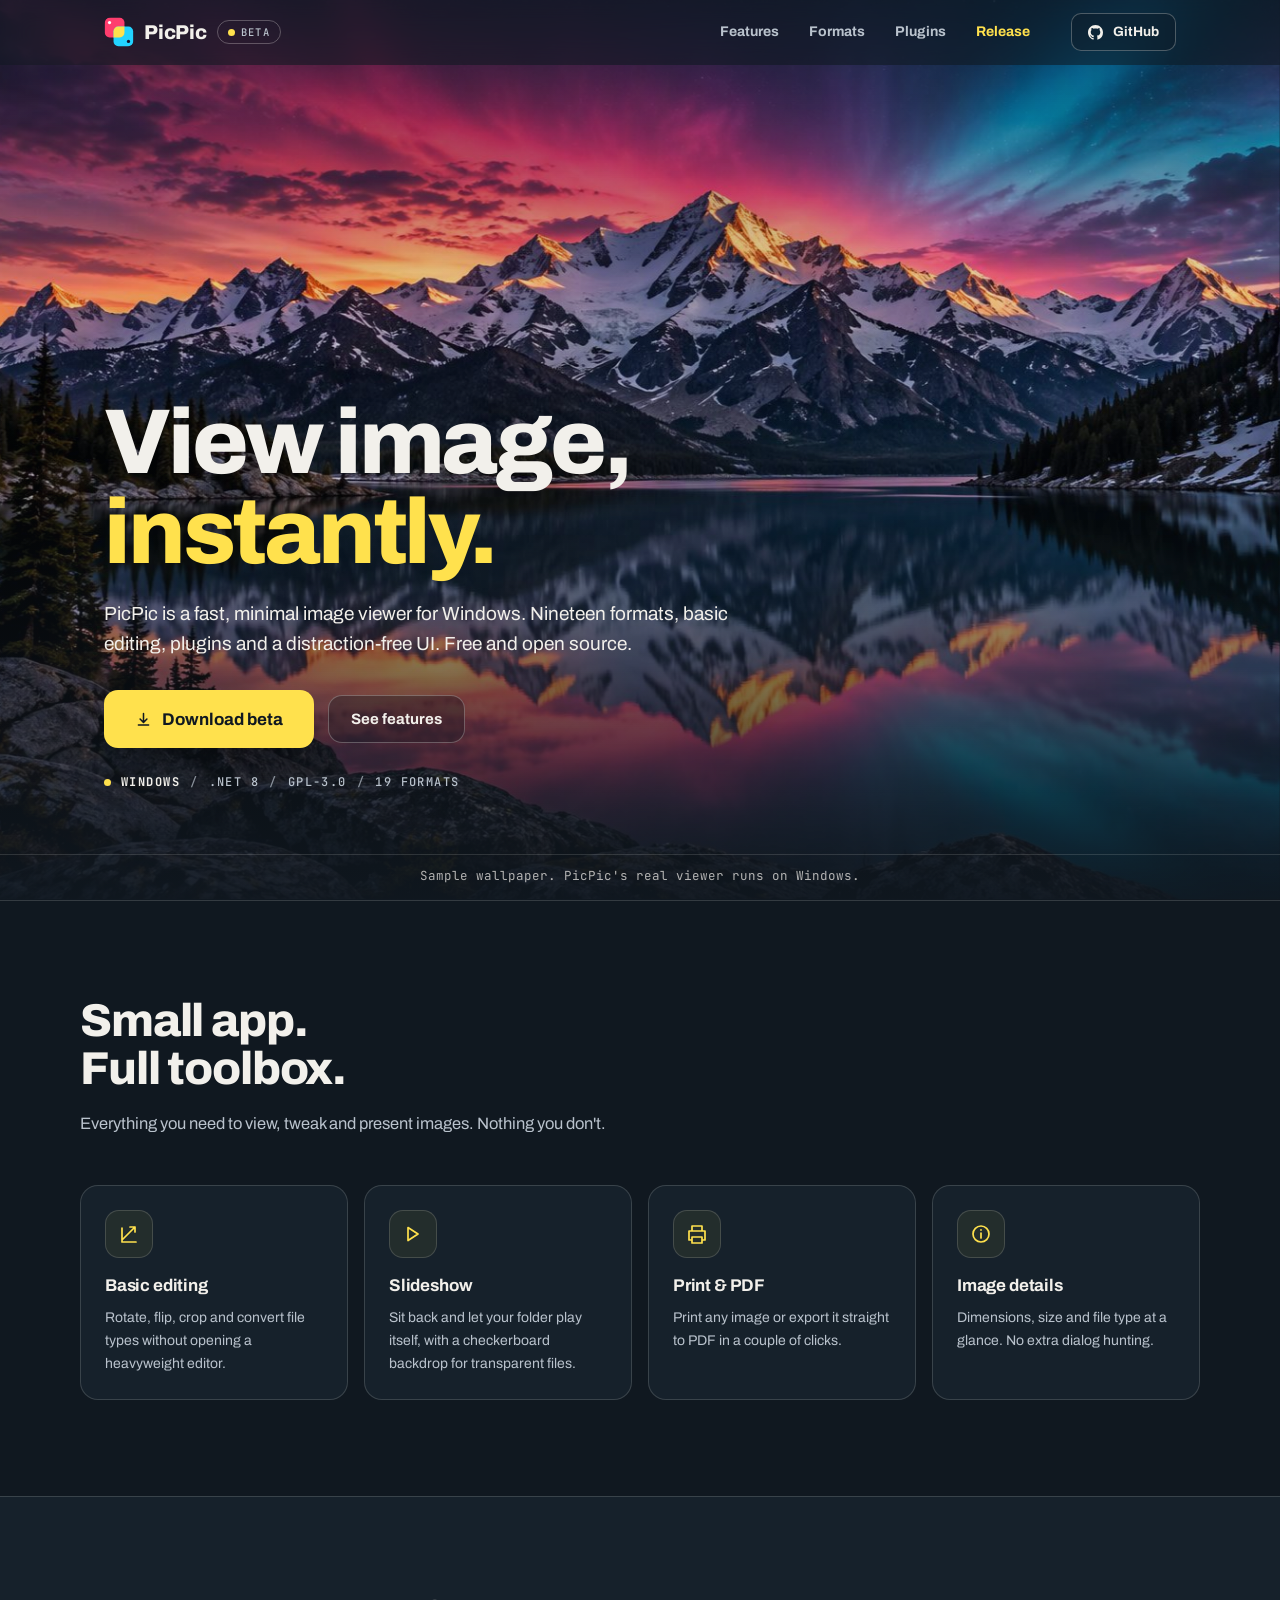
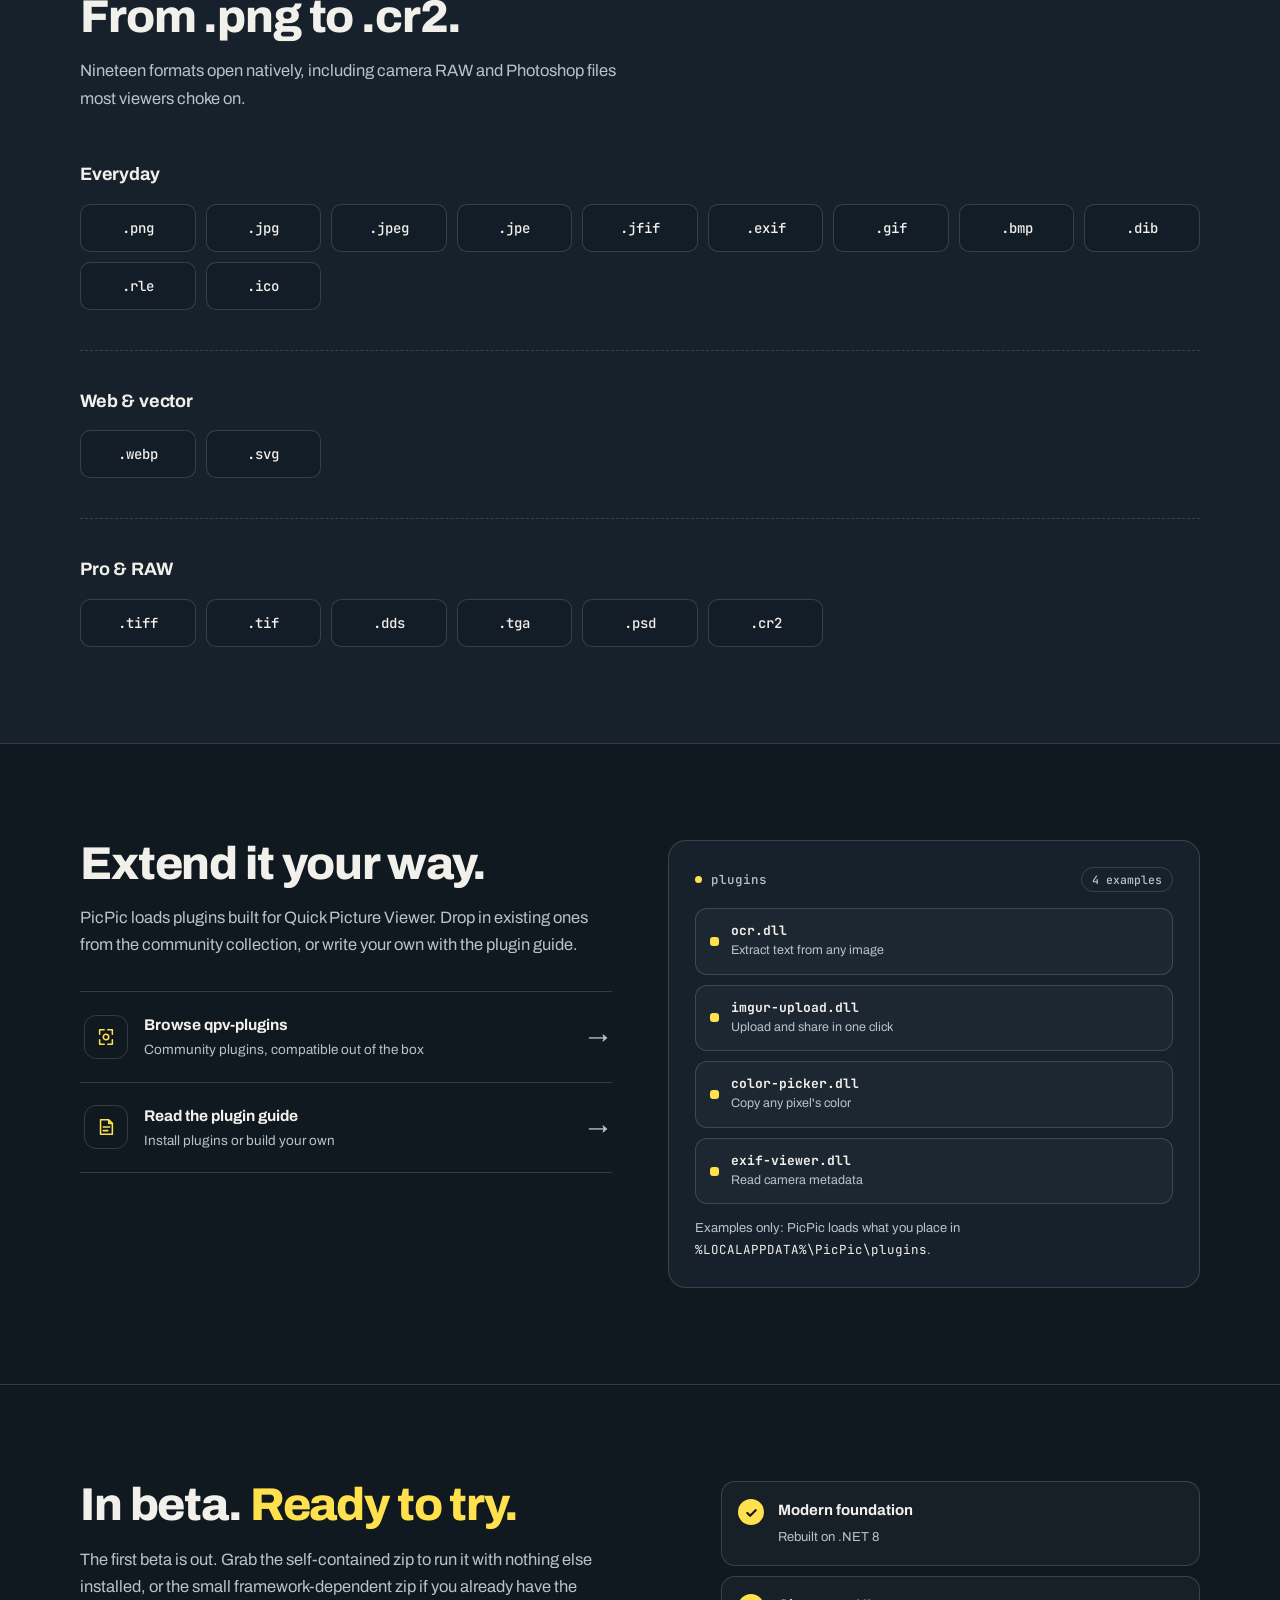
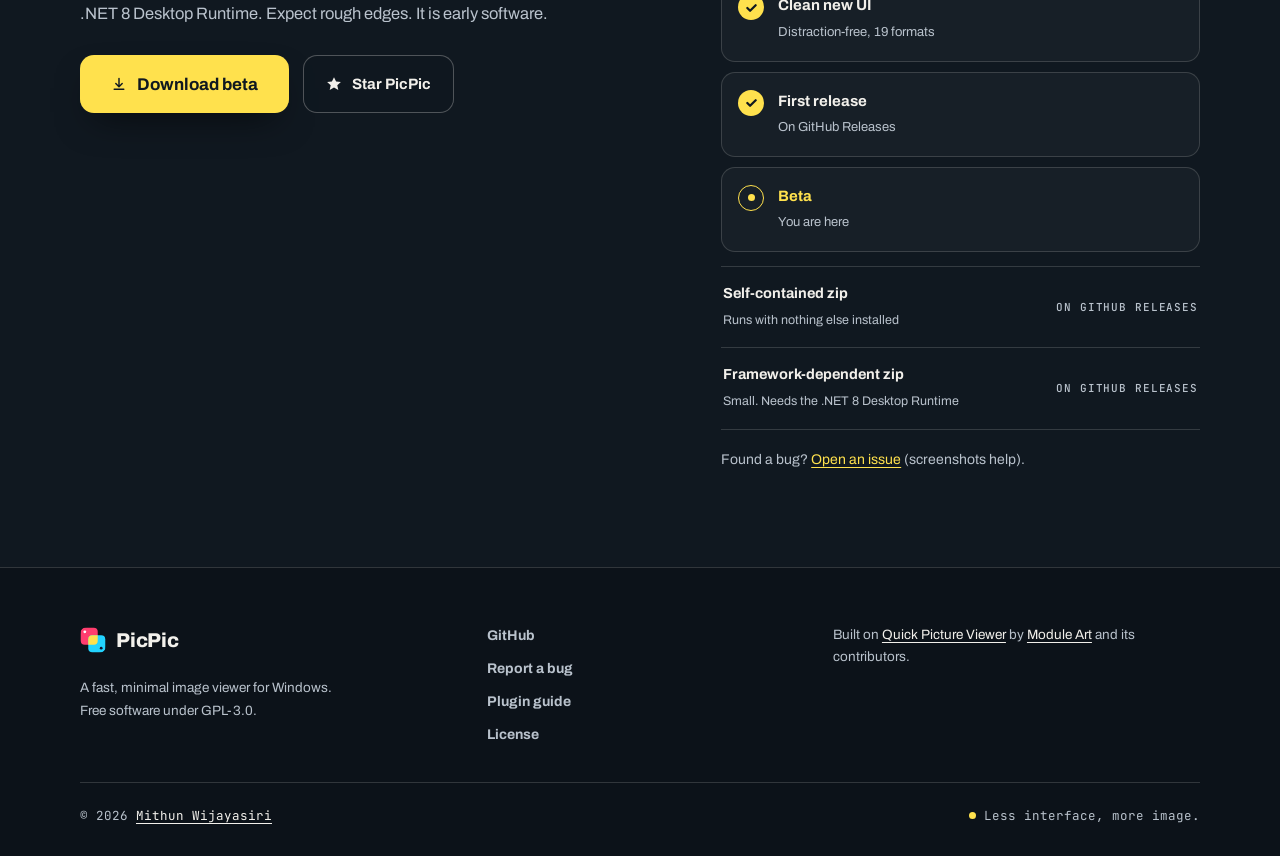
==== commit 4e8c5748: "fix: address CodeRabbit review on site redesign" ====
--- a/site/index.html
+++ b/site/index.html
@@ -4,7 +4,7 @@
   <meta charset="utf-8">
   <meta name="viewport" content="width=device-width, initial-scale=1">
   <title>PicPic — Image Viewer</title>
-  <meta name="description" content="PicPic is a fast, minimal image viewer for Windows. 19 formats, basic editing, picture-in-picture and plugins. Free and open source under GPL-3.0. In beta — download from GitHub Releases.">
+  <meta name="description" content="PicPic is a fast, minimal image viewer for Windows. 19 formats, basic editing and plugins. Free and open source under GPL-3.0. In beta — download from GitHub Releases.">
   <meta name="theme-color" content="#101820">
   <meta property="og:title" content="PicPic — A fast, minimal image viewer for Windows">
   <meta property="og:description" content="19 formats, basic editing, plugins and a distraction-free UI. Free and open source. In beta — download from GitHub Releases.">
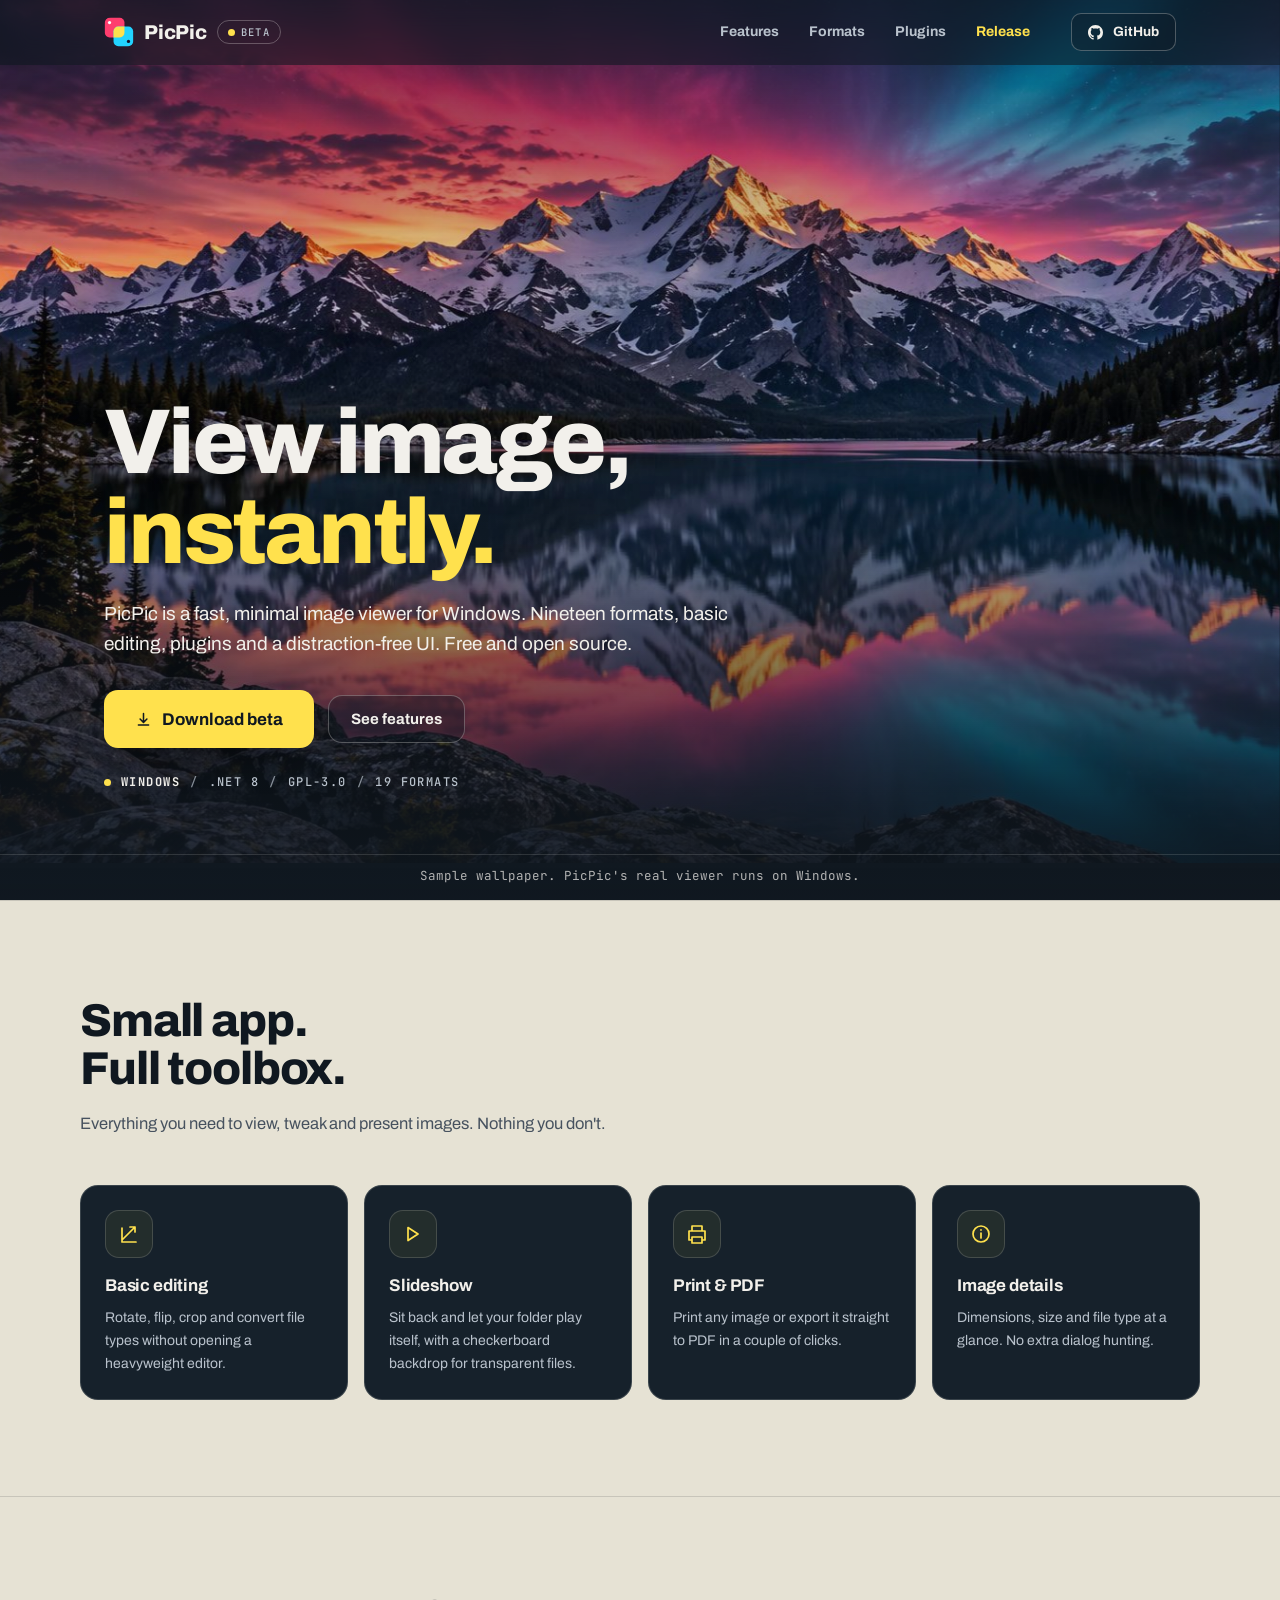
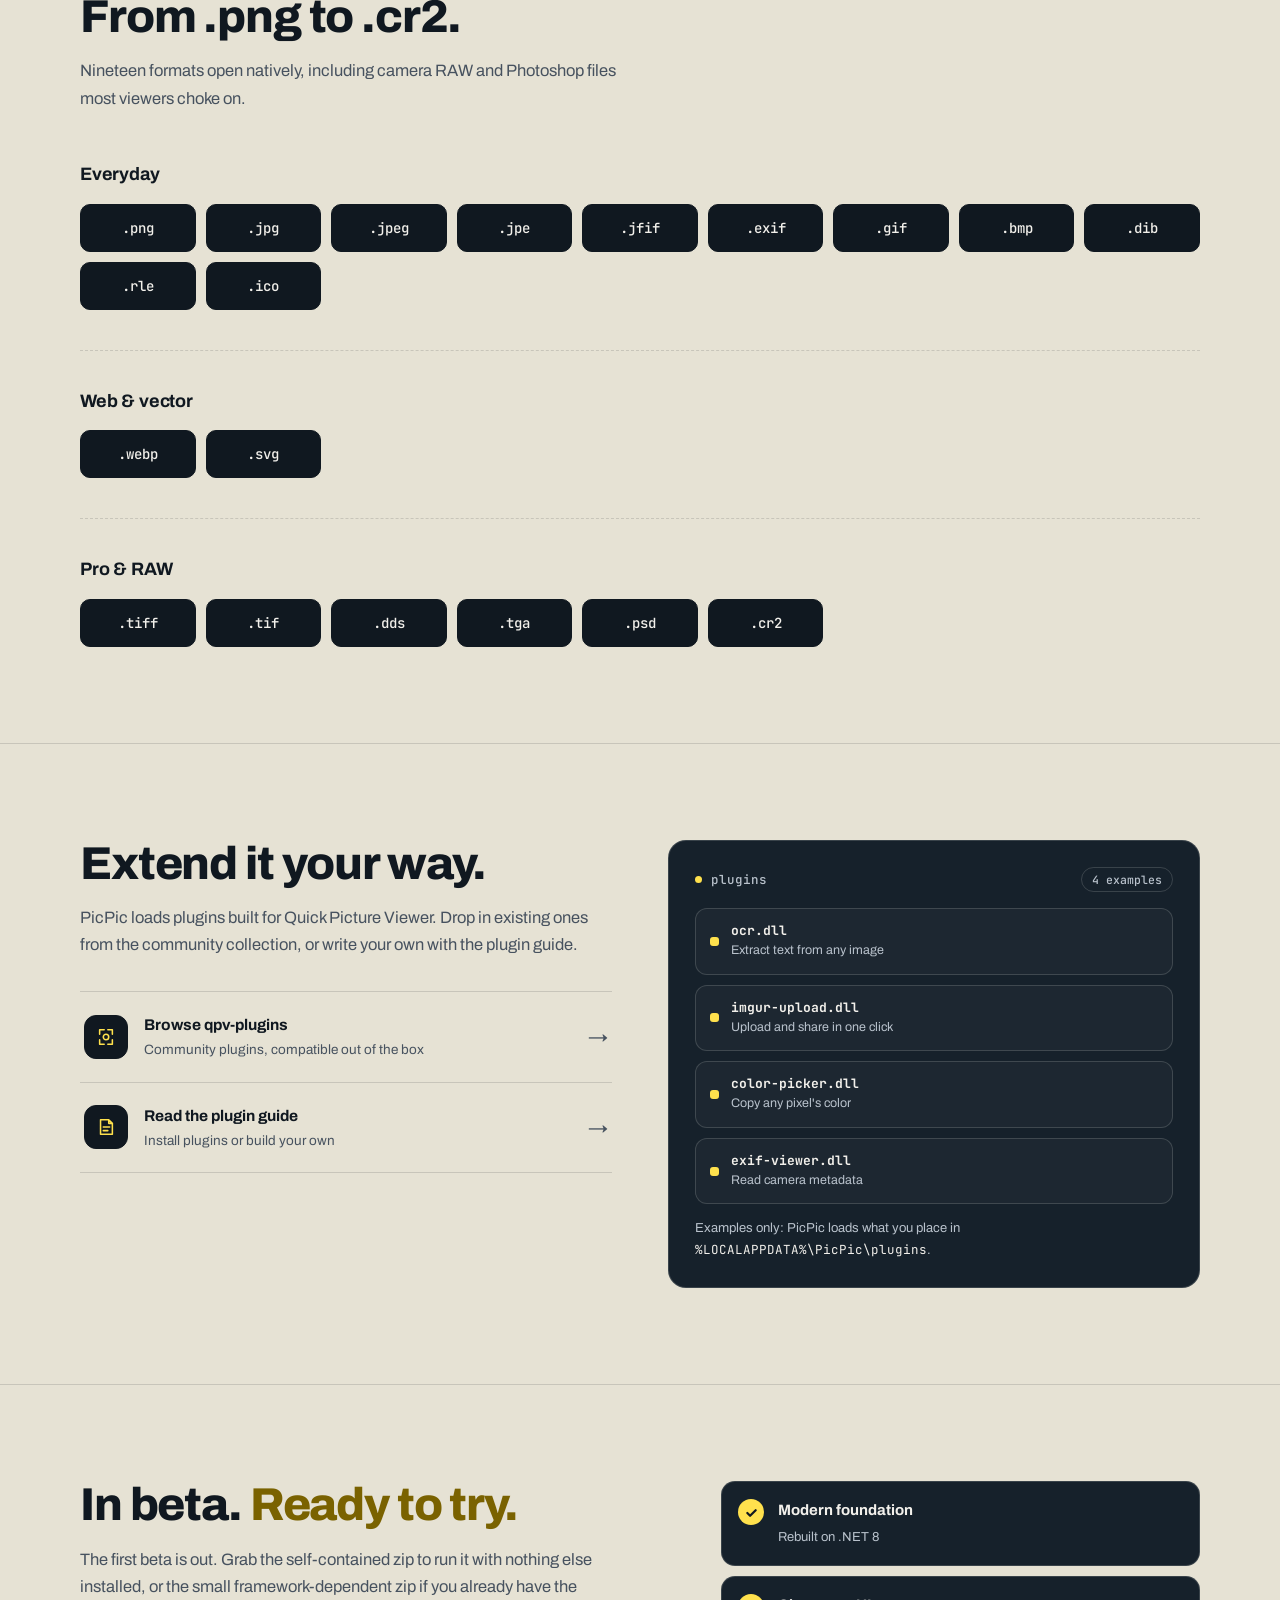
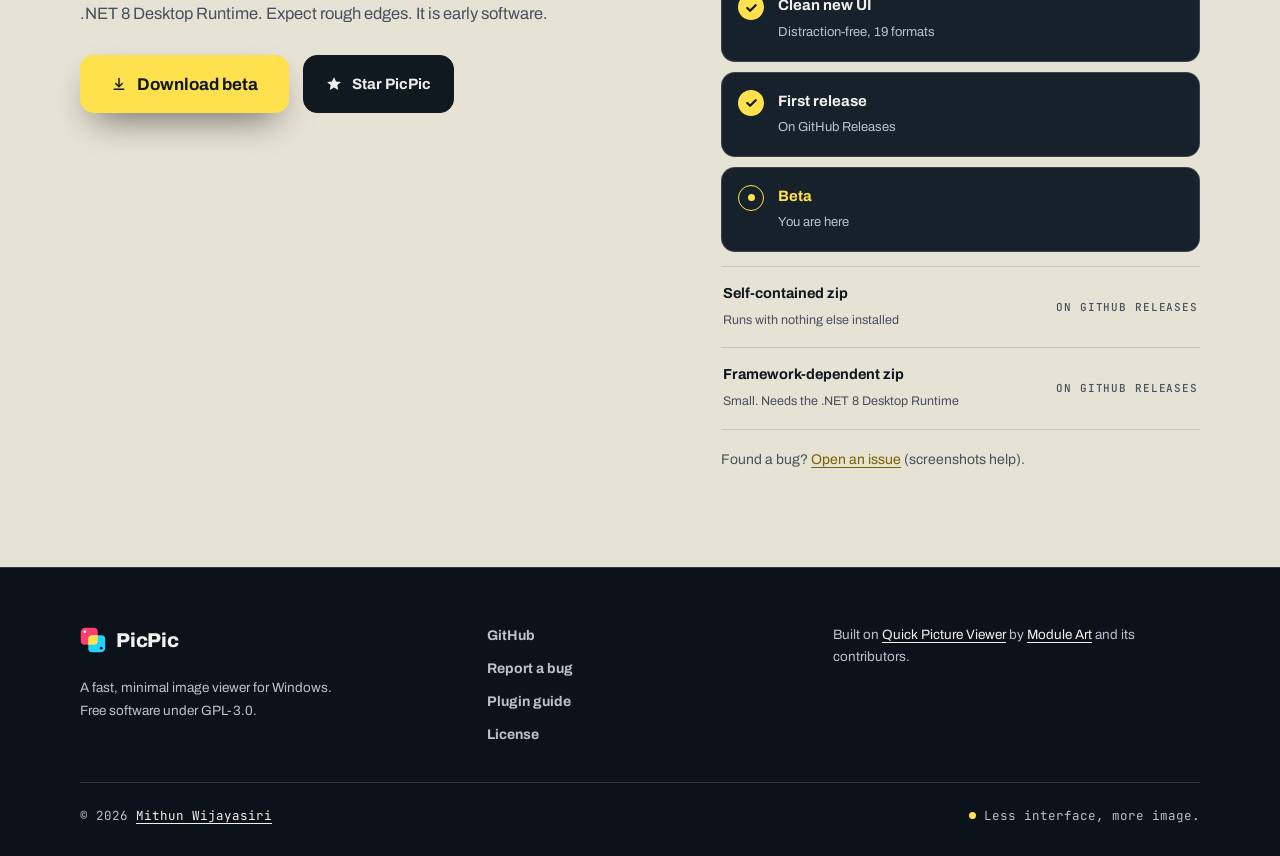
==== commit ec6347b2: "feat: switch site below-hero to uniform light background" ====
--- a/site/index.html
+++ b/site/index.html
@@ -89,7 +89,7 @@
       <p class="hero-caption">Sample wallpaper. PicPic's real viewer runs on Windows.</p>
     </section>
 
-    <section class="section" id="features">
+    <section class="section section-light" id="features">
       <div class="wrap">
         <div class="section-head">
           <h2>Small app.<br>Full toolbox.</h2>
@@ -128,7 +128,7 @@
       </div>
     </section>
 
-    <section class="section section-alt" id="formats">
+    <section class="section section-light" id="formats">
       <div class="wrap">
         <div class="section-head">
           <h2>From <span class="mono-h">.png</span> to <span class="mono-h">.cr2</span>.</h2>
@@ -173,7 +173,7 @@
       </div>
     </section>
 
-    <section class="section" id="plugins">
+    <section class="section section-light" id="plugins">
       <div class="wrap plugins-grid">
         <div>
           <h2>Extend it your way.</h2>
@@ -219,7 +219,7 @@
       </div>
     </section>
 
-    <section class="section" id="beta">
+    <section class="section section-light" id="beta">
       <div class="wrap beta-grid">
         <div>
           <h2>In beta. <span class="accent">Ready to try.</span></h2>
--- a/site/styles.css
+++ b/site/styles.css
@@ -287,7 +287,43 @@
 /* Sections */
 .section { padding: 96px 24px; scroll-margin-top: calc(var(--nav-h) + 16px); border-top: 1px solid var(--line); }
 .section > .wrap { padding-inline: 0; }
-.section-alt { background: var(--slate-2); }
+.section-light {
+  background: #e6e2d4;
+  color: #101820;
+  --bone: #101820;
+  --bone-dim: #47525f;
+  --line: rgba(16, 24, 32, .14);
+  --line-strong: rgba(16, 24, 32, .28);
+}
+.section-light .feat,
+.section-light .plugin-panel,
+.section-light .checklist li {
+  color: #f2f0eb;
+  --bone: #f2f0eb;
+  --bone-dim: #b9c2cc;
+  --line: rgba(242, 240, 235, .16);
+  --line-strong: rgba(242, 240, 235, .28);
+}
+.section-light .checklist li { background: var(--slate-2); }
+.section-light .fmt-chip {
+  background: #101820;
+  color: #f2f0eb;
+  border-color: #101820;
+}
+.section-light .link-row-icon {
+  background: #101820;
+  color: #ffe14d;
+  border-color: #101820;
+}
+.section-light .btn-ghost {
+  background: #101820;
+  color: #f2f0eb;
+  border-color: #101820;
+}
+.section-light .btn-ghost:hover { border-color: #ffe14d; color: #ffe14d; }
+.section-light .accent { color: #7a6200; }
+.section-light .beta-note a { color: #7a6200; }
+.section-light .link-row:hover .link-row-arrow { color: #7a6200; }
 .section-head { max-width: 640px; margin-bottom: 48px; }
 h2 {
   font-weight: 800;
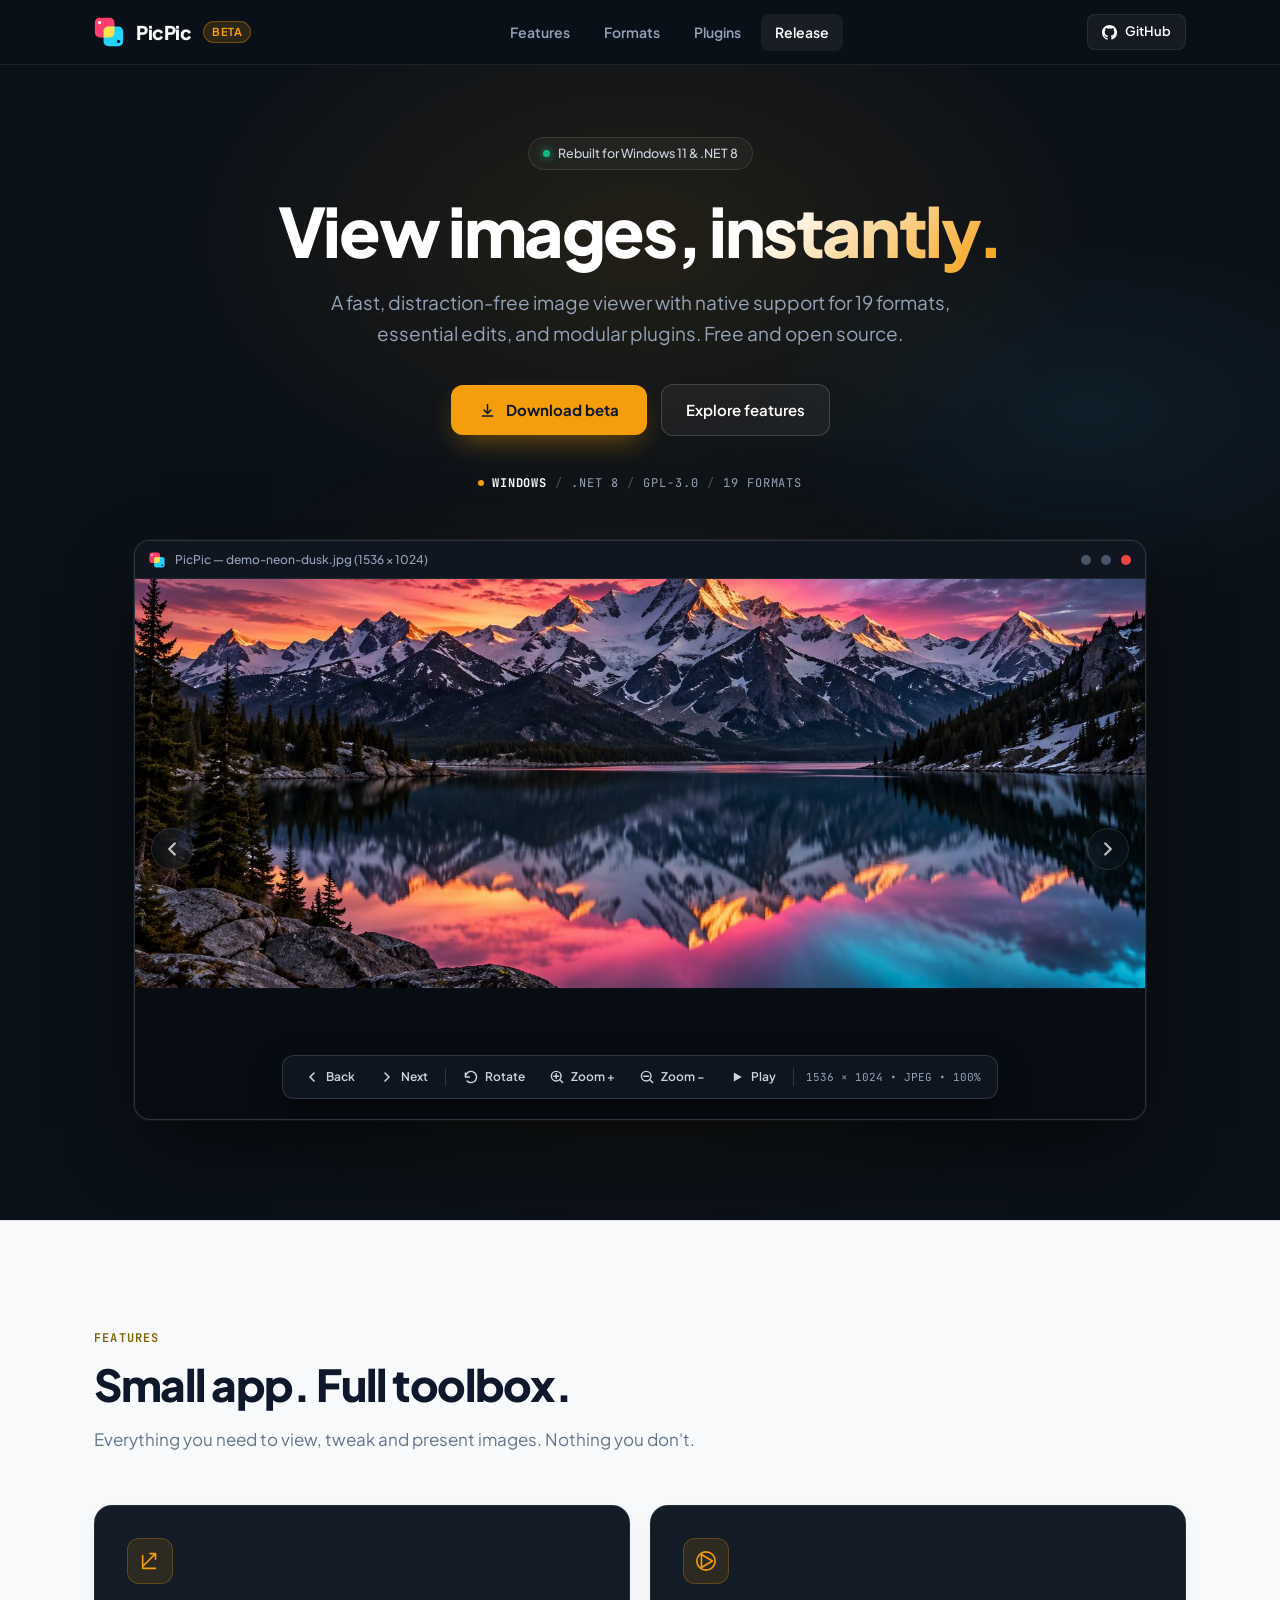
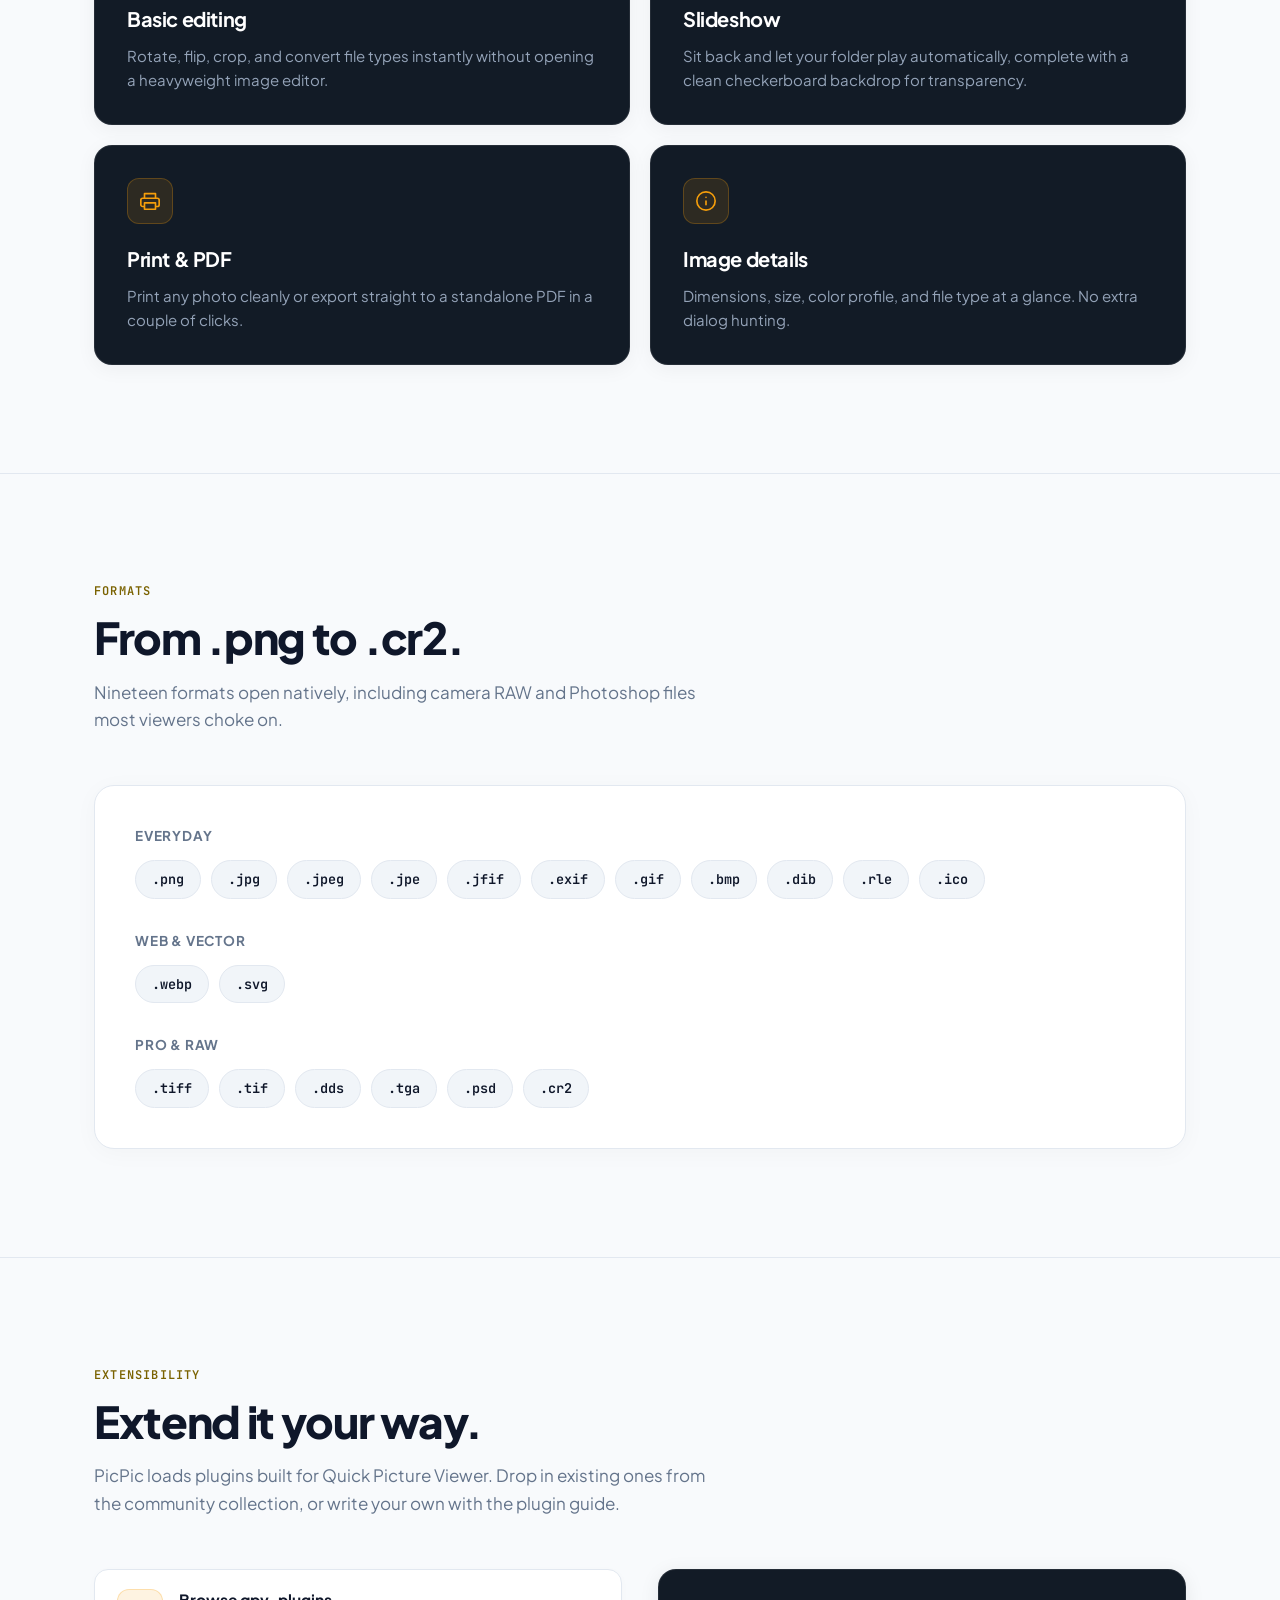
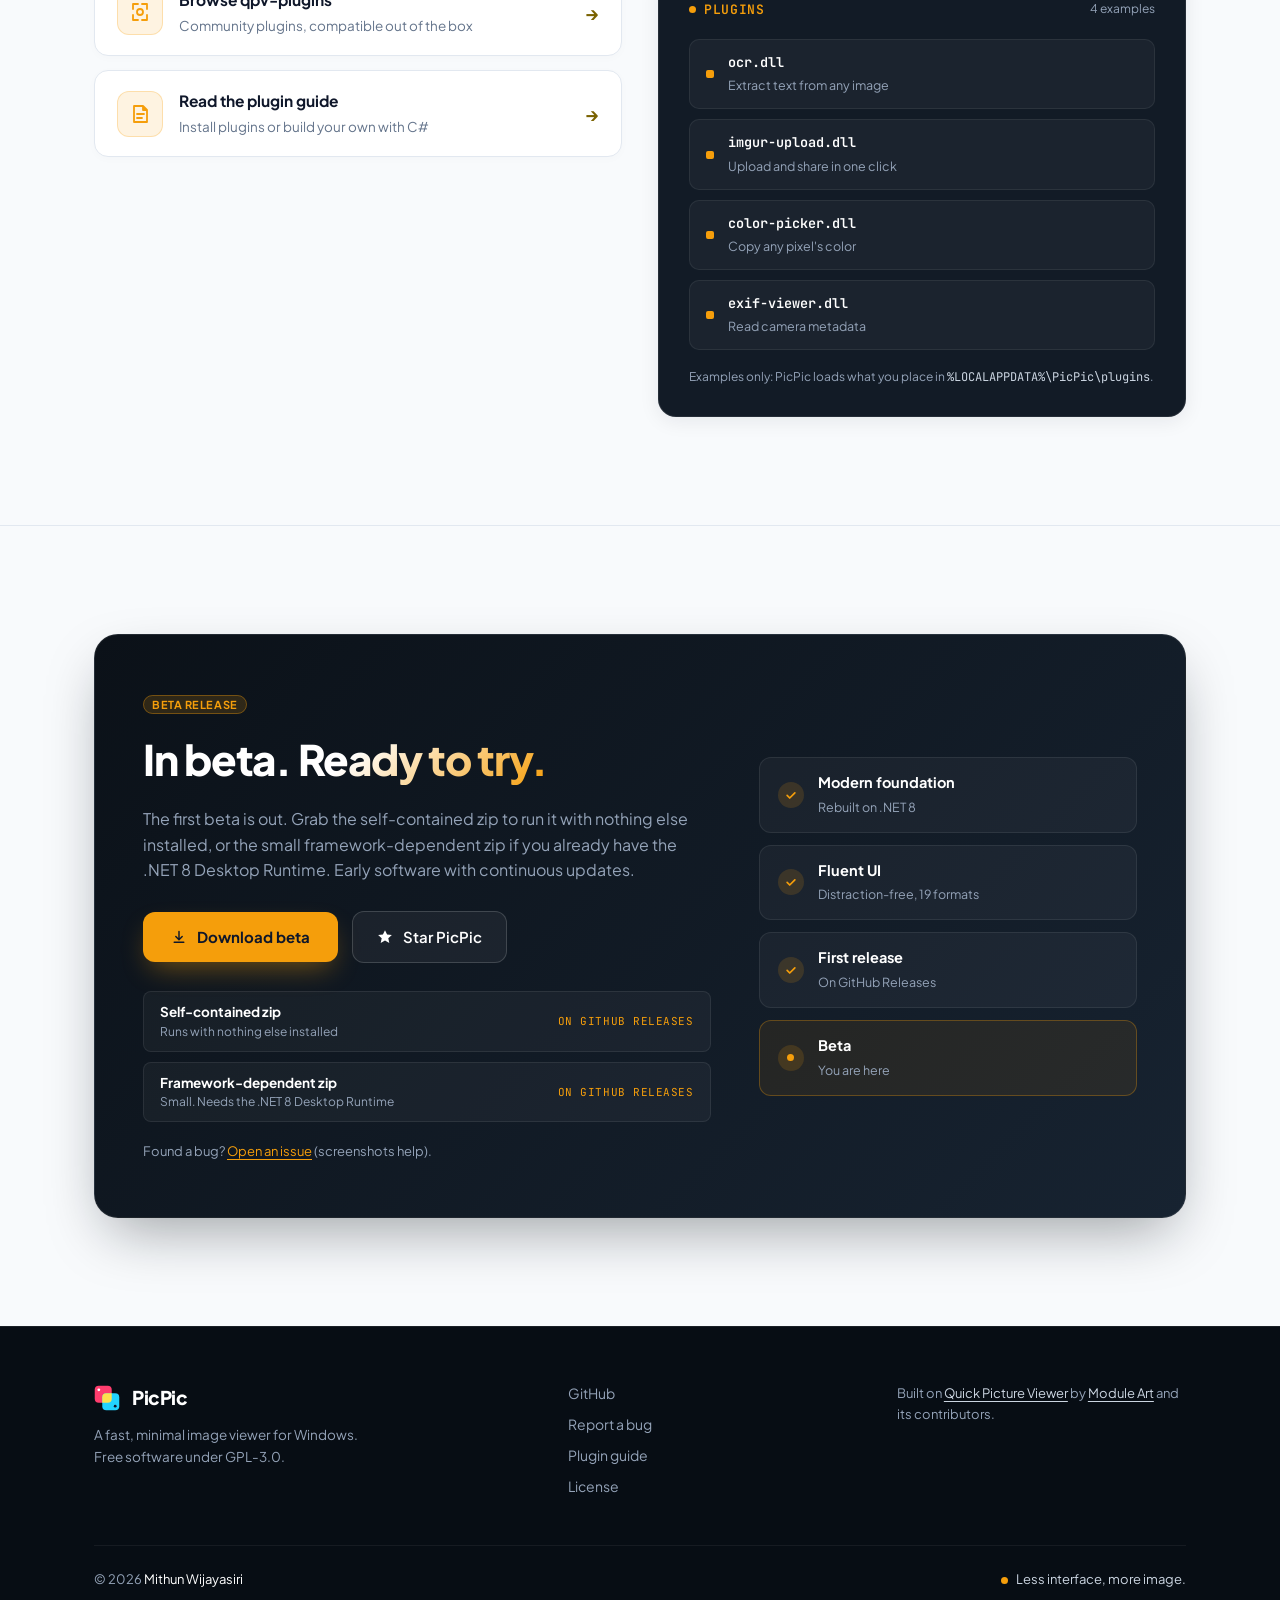
==== commit a65e6c7a: "feat(site): modernize landing page with Windows 11 Fluent Glass aesthetic" ====
--- a/site/index.html
+++ b/site/index.html
@@ -3,11 +3,11 @@
 <head>
   <meta charset="utf-8">
   <meta name="viewport" content="width=device-width, initial-scale=1">
-  <title>PicPic — Image Viewer</title>
-  <meta name="description" content="PicPic is a fast, minimal image viewer for Windows. 19 formats, basic editing and plugins. Free and open source under GPL-3.0. In beta — download from GitHub Releases.">
-  <meta name="theme-color" content="#101820">
-  <meta property="og:title" content="PicPic — A fast, minimal image viewer for Windows">
-  <meta property="og:description" content="19 formats, basic editing, plugins and a distraction-free UI. Free and open source. In beta — download from GitHub Releases.">
+  <title>PicPic — Fast, Modern Image Viewer for Windows</title>
+  <meta name="description" content="PicPic is a fast, distraction-free image viewer for Windows with native support for 19 formats, essential edits, and modular plugins. Free and open source under GPL-3.0.">
+  <meta name="theme-color" content="#0b1118">
+  <meta property="og:title" content="PicPic — Fast, Modern Image Viewer for Windows">
+  <meta property="og:description" content="Native support for 19 formats, essential edits, and modular plugins. Distraction-free UI. Free and open source under GPL-3.0.">
   <meta property="og:url" content="https://mithunwijayasiri.github.io/PicPic/site/">
   <meta property="og:type" content="website">
   <meta property="og:site_name" content="PicPic">
@@ -39,15 +39,15 @@
   <header class="nav" id="nav">
     <div class="wrap nav-inner">
       <a class="brand" href="#top" aria-label="PicPic home">
-        <img src="assets/picpic-mark.svg" alt="" width="30" height="30">
+        <img src="assets/picpic-mark.svg" alt="PicPic logo" width="30" height="30">
         <span class="brand-name">PicPic</span>
-        <span class="beta-tag"><span class="pulse-dot" aria-hidden="true"></span>Beta</span>
+        <span class="badge-beta">Beta</span>
       </a>
       <nav class="nav-links" aria-label="Sections">
         <a href="#features" data-nav>Features</a>
         <a href="#formats" data-nav>Formats</a>
         <a href="#plugins" data-nav>Plugins</a>
-        <a href="#beta" data-nav>Release</a>
+        <a href="#release" data-nav>Release</a>
       </nav>
       <div class="nav-actions">
         <a class="btn btn-ghost btn-sm" href="https://github.com/MithunWijayasiri/PicPic" target="_blank" rel="noopener">
@@ -63,202 +63,280 @@
       <a href="#features" data-nav>Features</a>
       <a href="#formats" data-nav>Formats</a>
       <a href="#plugins" data-nav>Plugins</a>
-      <a href="#beta" data-nav>Release</a>
+      <a href="#release" data-nav>Release</a>
       <a href="https://github.com/MithunWijayasiri/PicPic" target="_blank" rel="noopener">GitHub ↗</a>
     </div>
   </header>
 
   <main id="main">
+    <!-- Hero Section -->
     <section class="hero" id="top">
-      <figure class="hero-media">
-        <img id="heroImg" src="assets/demo-neon-dusk.jpg" alt="Sample image: mountain lake at dusk with pink and cyan aurora light" fetchpriority="high">
-        <span class="hero-scrim" aria-hidden="true"></span>
-      </figure>
       <div class="wrap hero-copy">
-        <h1>View image, <span class="accent">instantly.</span></h1>
-        <p class="hero-sub">PicPic is a fast, minimal image viewer for Windows. Nineteen formats, basic editing, plugins and a distraction-free UI. Free and open source.</p>
+        <div class="hero-badge"><span></span> Rebuilt for Windows 11 &amp; .NET 8</div>
+        <h1>View images, <span class="gradient">instantly.</span></h1>
+        <p class="hero-sub">A fast, distraction-free image viewer with native support for 19 formats, essential edits, and modular plugins. Free and open source.</p>
         <div class="hero-cta">
-          <a class="btn btn-primary" href="https://github.com/MithunWijayasiri/PicPic/releases" target="_blank" rel="noopener">
+          <a class="btn btn-primary" href="#release">
             <svg viewBox="0 0 20 20" width="17" height="17" fill="none" stroke="currentColor" stroke-width="1.8" stroke-linecap="round" stroke-linejoin="round" aria-hidden="true"><path d="M10 3v10M6 9.5l4 4 4-4M4 16.5h12"/></svg>
             Download beta
           </a>
-          <a class="btn btn-ghost" href="#features">See features</a>
-        </div>
-        <p class="status"><span class="status-dot" aria-hidden="true"></span><b>Windows</b><span class="x" aria-hidden="true">/</span>.NET 8<span class="x" aria-hidden="true">/</span>GPL-3.0<span class="x" aria-hidden="true">/</span>19 formats</p>
-      </div>
-      <p class="hero-caption">Sample wallpaper. PicPic's real viewer runs on Windows.</p>
-    </section>
-
+          <a class="btn btn-secondary" href="#features">Explore features</a>
+        </div>
+        <p class="status">
+          <span class="status-dot" aria-hidden="true"></span>
+          <b>Windows</b><span class="x" aria-hidden="true">/</span>.NET 8<span class="x" aria-hidden="true">/</span>GPL-3.0<span class="x" aria-hidden="true">/</span>19 formats
+        </p>
+      </div>
+
+      <!-- Mockup Window -->
+      <div class="wrap mockup-wrap">
+        <div class="mockup-glow" aria-hidden="true"></div>
+        <div class="mockup-window">
+          <div class="win-titlebar">
+            <div class="win-title">
+              <img src="assets/picpic-mark.svg" alt="" width="16" height="16">
+              <span id="demoTitle">PicPic — demo-neon-dusk.jpg (1536 × 1024)</span>
+            </div>
+            <div class="win-controls" aria-hidden="true">
+              <span class="win-ctrl win-min"></span>
+              <span class="win-ctrl win-max"></span>
+              <span class="win-ctrl win-close"></span>
+            </div>
+          </div>
+          <div class="win-canvas" tabindex="0" role="region" aria-label="Interactive image viewer demo">
+            <div class="win-stage" id="heroStage">
+              <img id="heroImg" src="assets/demo-neon-dusk.jpg" alt="Sample image: mountain lake at dusk with vibrant neon aurora glow" fetchpriority="high">
+            </div>
+            <button class="win-nav-btn win-nav-prev" id="demoPrev" type="button" aria-label="Previous image (Left arrow)" title="Previous image (Left arrow)">
+              <svg viewBox="0 0 20 20" width="22" height="22" fill="none" stroke="currentColor" stroke-width="2.2" stroke-linecap="round" stroke-linejoin="round" aria-hidden="true"><path d="M12.5 15l-5-5 5-5"/></svg>
+            </button>
+            <button class="win-nav-btn win-nav-next" id="demoNext" type="button" aria-label="Next image (Right arrow)" title="Next image (Right arrow)">
+              <svg viewBox="0 0 20 20" width="22" height="22" fill="none" stroke="currentColor" stroke-width="2.2" stroke-linecap="round" stroke-linejoin="round" aria-hidden="true"><path d="M7.5 5l5 5-5 5"/></svg>
+            </button>
+            <div class="win-hud" role="toolbar" aria-label="Viewer quick actions">
+              <button class="win-hud-btn" id="hudPrev" type="button" title="Previous image (Left arrow)">
+                <svg viewBox="0 0 20 20" width="16" height="16" fill="none" stroke="currentColor" stroke-width="2" stroke-linecap="round" stroke-linejoin="round" aria-hidden="true"><path d="M12.5 15l-5-5 5-5"/></svg>
+                <span class="win-hud-label">Back</span>
+              </button>
+              <button class="win-hud-btn" id="hudNext" type="button" title="Next image (Right arrow)">
+                <svg viewBox="0 0 20 20" width="16" height="16" fill="none" stroke="currentColor" stroke-width="2" stroke-linecap="round" stroke-linejoin="round" aria-hidden="true"><path d="M7.5 5l5 5-5 5"/></svg>
+                <span class="win-hud-label">Next</span>
+              </button>
+              <span class="win-hud-sep" aria-hidden="true"></span>
+              <button class="win-hud-btn" id="hudRotate" type="button" title="Rotate 90° clockwise (R)">
+                <svg viewBox="0 0 20 20" width="16" height="16" fill="none" stroke="currentColor" stroke-width="1.8" stroke-linecap="round" stroke-linejoin="round" aria-hidden="true"><path d="M3 10a7 7 0 1 1 2.05 4.95M3 10V5m0 5h5"/></svg>
+                <span class="win-hud-label">Rotate</span>
+              </button>
+              <button class="win-hud-btn" id="hudZoomIn" type="button" title="Zoom in (+)">
+                <svg viewBox="0 0 20 20" width="16" height="16" fill="none" stroke="currentColor" stroke-width="1.8" stroke-linecap="round" stroke-linejoin="round" aria-hidden="true"><circle cx="9" cy="9" r="6"/><path d="M9 6v6M6 9h6M13.5 13.5 17 17"/></svg>
+                <span class="win-hud-label">Zoom +</span>
+              </button>
+              <button class="win-hud-btn" id="hudZoomOut" type="button" title="Zoom out (−)">
+                <svg viewBox="0 0 20 20" width="16" height="16" fill="none" stroke="currentColor" stroke-width="1.8" stroke-linecap="round" stroke-linejoin="round" aria-hidden="true"><circle cx="9" cy="9" r="6"/><path d="M6 9h6M13.5 13.5 17 17"/></svg>
+                <span class="win-hud-label">Zoom −</span>
+              </button>
+              <button class="win-hud-btn" id="hudSlideshow" type="button" title="Start slideshow (Space)">
+                <svg class="icon-play" viewBox="0 0 20 20" width="16" height="16" fill="currentColor" aria-hidden="true"><path d="M6 4.5 16 10 6 15.5Z"/></svg>
+                <svg class="icon-pause" viewBox="0 0 20 20" width="16" height="16" fill="currentColor" aria-hidden="true" hidden><path d="M6 4h3v12H6zM11 4h3v12h-3z"/></svg>
+                <span class="win-hud-label">Play</span>
+              </button>
+              <span class="win-hud-sep" aria-hidden="true"></span>
+              <span class="win-hud-info" id="demoInfo">1536 × 1024 • JPEG • 100%</span>
+            </div>
+          </div>
+        </div>
+      </div>
+    </section>
+
+    <!-- Features Bento Section -->
     <section class="section section-light" id="features">
       <div class="wrap">
-        <div class="section-head">
-          <h2>Small app.<br>Full toolbox.</h2>
+        <div class="section-header">
+          <span class="section-tag">Features</span>
+          <h2>Small app. Full toolbox.</h2>
           <p class="section-sub">Everything you need to view, tweak and present images. Nothing you don't.</p>
         </div>
-        <div class="feat-grid">
-          <article class="feat">
-            <span class="feat-icon"><svg viewBox="0 0 22 22"><path d="M4 17 17 4M17 4h-5M17 4v5M4 5v14h14"/></svg></span>
-            <div class="feat-body">
-              <h3>Basic editing</h3>
-              <p>Rotate, flip, crop and convert file types without opening a heavyweight editor.</p>
-            </div>
+        <div class="bento-grid">
+          <article class="bento-card bento-col-6">
+            <div class="bento-icon">
+              <svg viewBox="0 0 24 24" width="22" height="22" fill="none" stroke="currentColor" stroke-width="1.8" stroke-linecap="round" stroke-linejoin="round" aria-hidden="true"><path d="M4 18 18 4M18 4h-6M18 4v6M4 6v14h14"/></svg>
+            </div>
+            <h3>Basic editing</h3>
+            <p>Rotate, flip, crop, and convert file types instantly without opening a heavyweight image editor.</p>
           </article>
-          <article class="feat">
-            <span class="feat-icon"><svg viewBox="0 0 22 22"><path d="M6 4.5 16 11 6 17.5Z"/></svg></span>
-            <div class="feat-body">
-              <h3>Slideshow</h3>
-              <p>Sit back and let your folder play itself, with a checkerboard backdrop for transparent files.</p>
-            </div>
+          <article class="bento-card bento-col-6">
+            <div class="bento-icon">
+              <svg viewBox="0 0 24 24" width="22" height="22" fill="none" stroke="currentColor" stroke-width="1.8" stroke-linecap="round" stroke-linejoin="round" aria-hidden="true"><path d="M7 5l12 7-12 7V5z"/><circle cx="12" cy="12" r="10"/></svg>
+            </div>
+            <h3>Slideshow</h3>
+            <p>Sit back and let your folder play automatically, complete with a clean checkerboard backdrop for transparency.</p>
           </article>
-          <article class="feat">
-            <span class="feat-icon"><svg viewBox="0 0 22 22"><path d="M6 8V3h10v5M6 17H3V8h16v9h-3M6 14h10v6H6Z"/></svg></span>
-            <div class="feat-body">
-              <h3>Print &amp; PDF</h3>
-              <p>Print any image or export it straight to PDF in a couple of clicks.</p>
-            </div>
+          <article class="bento-card bento-col-6">
+            <div class="bento-icon">
+              <svg viewBox="0 0 24 24" width="22" height="22" fill="none" stroke="currentColor" stroke-width="1.8" stroke-linecap="round" stroke-linejoin="round" aria-hidden="true"><path d="M6 9V4h12v5M6 18H4a2 2 0 0 1-2-2v-5a2 2 0 0 1 2-2h16a2 2 0 0 1 2 2v5a2 2 0 0 1-2 2h-2M6 14h12v7H6v-7z"/></svg>
+            </div>
+            <h3>Print &amp; PDF</h3>
+            <p>Print any photo cleanly or export straight to a standalone PDF in a couple of clicks.</p>
           </article>
-          <article class="feat">
-            <span class="feat-icon"><svg viewBox="0 0 22 22"><circle cx="11" cy="11" r="8"/><path d="M11 10v5M11 6.8v.3"/></svg></span>
-            <div class="feat-body">
-              <h3>Image details</h3>
-              <p>Dimensions, size and file type at a glance. No extra dialog hunting.</p>
-            </div>
+          <article class="bento-card bento-col-6">
+            <div class="bento-icon">
+              <svg viewBox="0 0 24 24" width="22" height="22" fill="none" stroke="currentColor" stroke-width="1.8" stroke-linecap="round" stroke-linejoin="round" aria-hidden="true"><circle cx="12" cy="12" r="10"/><path d="M12 16v-4M12 8h.01"/></svg>
+            </div>
+            <h3>Image details</h3>
+            <p>Dimensions, size, color profile, and file type at a glance. No extra dialog hunting.</p>
           </article>
         </div>
       </div>
     </section>
 
+    <!-- Formats Section -->
     <section class="section section-light" id="formats">
       <div class="wrap">
-        <div class="section-head">
-          <h2>From <span class="mono-h">.png</span> to <span class="mono-h">.cr2</span>.</h2>
+        <div class="section-header">
+          <span class="section-tag">Formats</span>
+          <h2>From .png to .cr2.</h2>
           <p class="section-sub">Nineteen formats open natively, including camera RAW and Photoshop files most viewers choke on.</p>
         </div>
-        <div class="format-groups">
+        <div class="formats-box">
           <div class="format-group">
             <h3 class="fg-title">Everyday</h3>
-            <div class="format-grid">
-              <span class="fmt-chip">.png</span>
-              <span class="fmt-chip">.jpg</span>
-              <span class="fmt-chip">.jpeg</span>
-              <span class="fmt-chip">.jpe</span>
-              <span class="fmt-chip">.jfif</span>
-              <span class="fmt-chip">.exif</span>
-              <span class="fmt-chip">.gif</span>
-              <span class="fmt-chip">.bmp</span>
-              <span class="fmt-chip">.dib</span>
-              <span class="fmt-chip">.rle</span>
-              <span class="fmt-chip">.ico</span>
+            <div class="chips-row">
+              <span class="fmt-pill">.png</span>
+              <span class="fmt-pill">.jpg</span>
+              <span class="fmt-pill">.jpeg</span>
+              <span class="fmt-pill">.jpe</span>
+              <span class="fmt-pill">.jfif</span>
+              <span class="fmt-pill">.exif</span>
+              <span class="fmt-pill">.gif</span>
+              <span class="fmt-pill">.bmp</span>
+              <span class="fmt-pill">.dib</span>
+              <span class="fmt-pill">.rle</span>
+              <span class="fmt-pill">.ico</span>
             </div>
           </div>
           <div class="format-group">
             <h3 class="fg-title">Web &amp; vector</h3>
-            <div class="format-grid">
-              <span class="fmt-chip">.webp</span>
-              <span class="fmt-chip">.svg</span>
+            <div class="chips-row">
+              <span class="fmt-pill">.webp</span>
+              <span class="fmt-pill">.svg</span>
             </div>
           </div>
           <div class="format-group">
             <h3 class="fg-title">Pro &amp; RAW</h3>
-            <div class="format-grid">
-              <span class="fmt-chip">.tiff</span>
-              <span class="fmt-chip">.tif</span>
-              <span class="fmt-chip">.dds</span>
-              <span class="fmt-chip">.tga</span>
-              <span class="fmt-chip">.psd</span>
-              <span class="fmt-chip">.cr2</span>
-            </div>
-          </div>
-        </div>
-      </div>
-    </section>
-
+            <div class="chips-row">
+              <span class="fmt-pill">.tiff</span>
+              <span class="fmt-pill">.tif</span>
+              <span class="fmt-pill">.dds</span>
+              <span class="fmt-pill">.tga</span>
+              <span class="fmt-pill">.psd</span>
+              <span class="fmt-pill">.cr2</span>
+            </div>
+          </div>
+        </div>
+      </div>
+    </section>
+
+    <!-- Plugins Section -->
     <section class="section section-light" id="plugins">
-      <div class="wrap plugins-grid">
-        <div>
+      <div class="wrap">
+        <div class="section-header">
+          <span class="section-tag">Extensibility</span>
           <h2>Extend it your way.</h2>
           <p class="section-sub">PicPic loads plugins built for Quick Picture Viewer. Drop in existing ones from the community collection, or write your own with the plugin guide.</p>
-          <div class="link-rows">
-            <a class="link-row" href="https://github.com/ModuleArt/qpv-plugins" target="_blank" rel="noopener">
-              <span class="link-row-icon"><svg viewBox="0 0 22 22"><path d="M9 3H4v5M13 3h5v5M9 19H4v-5M13 19h5v-5"/><circle cx="11" cy="11" r="3"/></svg></span>
-              <span class="link-row-body"><b>Browse qpv-plugins</b><small>Community plugins, compatible out of the box</small></span>
-              <span class="link-row-arrow" aria-hidden="true">→</span>
+        </div>
+        <div class="plugins-grid">
+          <div class="plugin-links">
+            <a class="plugin-link-card" href="https://github.com/ModuleArt/qpv-plugins" target="_blank" rel="noopener">
+              <span class="bento-icon"><svg viewBox="0 0 22 22" width="22" height="22" fill="none" stroke="currentColor" stroke-width="1.8" stroke-linecap="round" stroke-linejoin="round" aria-hidden="true"><path d="M9 3H4v5M13 3h5v5M9 19H4v-5M13 19h5v-5"/><circle cx="11" cy="11" r="3"/></svg></span>
+              <div class="plugin-link-body">
+                <b>Browse qpv-plugins</b>
+                <small>Community plugins, compatible out of the box</small>
+              </div>
+              <span class="plugin-link-arrow" aria-hidden="true">→</span>
             </a>
-            <a class="link-row" href="https://github.com/MithunWijayasiri/PicPic/blob/master/docs/plugins.md" target="_blank" rel="noopener">
-              <span class="link-row-icon"><svg viewBox="0 0 22 22"><path d="M5 3h9l4 4v12H5ZM14 3v4h4M8 11h7M8 15h5"/></svg></span>
-              <span class="link-row-body"><b>Read the plugin guide</b><small>Install plugins or build your own</small></span>
-              <span class="link-row-arrow" aria-hidden="true">→</span>
+            <a class="plugin-link-card" href="https://github.com/MithunWijayasiri/PicPic/blob/master/docs/plugins.md" target="_blank" rel="noopener">
+              <span class="bento-icon"><svg viewBox="0 0 22 22" width="22" height="22" fill="none" stroke="currentColor" stroke-width="1.8" stroke-linecap="round" stroke-linejoin="round" aria-hidden="true"><path d="M5 3h9l4 4v12H5ZM14 3v4h4M8 11h7M8 15h5"/></svg></span>
+              <div class="plugin-link-body">
+                <b>Read the plugin guide</b>
+                <small>Install plugins or build your own with C#</small>
+              </div>
+              <span class="plugin-link-arrow" aria-hidden="true">→</span>
             </a>
           </div>
-        </div>
-        <div class="plugin-panel">
-          <div class="plugin-head">
-            <p class="plugin-title"><span class="pulse-dot" aria-hidden="true"></span>plugins</p>
-            <span class="plugin-count">4 examples</span>
-          </div>
-          <ul class="plugin-list" aria-label="Example plugins">
-            <li>
-              <span class="pm-dot" aria-hidden="true"></span>
-              <span class="pm-info"><b>ocr.dll</b><small>Extract text from any image</small></span>
-            </li>
-            <li>
-              <span class="pm-dot" aria-hidden="true"></span>
-              <span class="pm-info"><b>imgur-upload.dll</b><small>Upload and share in one click</small></span>
-            </li>
-            <li>
-              <span class="pm-dot" aria-hidden="true"></span>
-              <span class="pm-info"><b>color-picker.dll</b><small>Copy any pixel's color</small></span>
-            </li>
-            <li>
-              <span class="pm-dot" aria-hidden="true"></span>
-              <span class="pm-info"><b>exif-viewer.dll</b><small>Read camera metadata</small></span>
-            </li>
-          </ul>
-          <p class="plugin-note">Examples only: PicPic loads what you place in <span class="mono">%LOCALAPPDATA%\PicPic\plugins</span>.</p>
-        </div>
-      </div>
-    </section>
-
-    <section class="section section-light" id="beta">
-      <div class="wrap beta-grid">
-        <div>
-          <h2>In beta. <span class="accent">Ready to try.</span></h2>
-          <p class="beta-sub">The first beta is out. Grab the self-contained zip to run it with nothing else installed, or the small framework-dependent zip if you already have the .NET 8 Desktop Runtime. Expect rough edges. It is early software.</p>
-          <div class="beta-cta">
-            <a class="btn btn-primary" href="https://github.com/MithunWijayasiri/PicPic/releases" target="_blank" rel="noopener">
-              <svg viewBox="0 0 20 20" width="16" height="16" fill="none" stroke="currentColor" stroke-width="1.8" stroke-linecap="round" stroke-linejoin="round" aria-hidden="true"><path d="M10 3v10M6 9.5l4 4 4-4M4 16.5h12"/></svg>
-              Download beta
-            </a>
-            <a class="btn btn-ghost" href="https://github.com/MithunWijayasiri/PicPic" target="_blank" rel="noopener">
-              <svg viewBox="0 0 20 20" width="16" height="16" fill="currentColor" aria-hidden="true"><path d="M10 1.5 12.6 7l6 .6-4.5 4 1.3 5.9L10 14.4l-5.4 3.1L5.9 11.6 1.4 7.6l6-.6L10 1.5Z"/></svg>
-              Star PicPic
-            </a>
-          </div>
-        </div>
-        <div class="beta-side">
-          <ol class="checklist">
-            <li>
-              <span class="check"><svg viewBox="0 0 14 14"><path d="m2.5 7.5 3 3 6-6"/></svg></span>
-              <span><b>Modern foundation</b><small>Rebuilt on .NET 8</small></span>
-            </li>
-            <li>
-              <span class="check"><svg viewBox="0 0 14 14"><path d="m2.5 7.5 3 3 6-6"/></svg></span>
-              <span><b>Clean new UI</b><small>Distraction-free, 19 formats</small></span>
-            </li>
-            <li>
-              <span class="check"><svg viewBox="0 0 14 14"><path d="m2.5 7.5 3 3 6-6"/></svg></span>
-              <span><b>First release</b><small>On GitHub Releases</small></span>
-            </li>
-            <li class="check-now" aria-current="step">
-              <span class="check"><span class="pulse-dot" aria-hidden="true"></span></span>
-              <span><b>Beta</b><small>You are here</small></span>
-            </li>
-          </ol>
-          <div class="asset-rows">
-            <p class="asset-row"><span><b>Self-contained zip</b><small>Runs with nothing else installed</small></span><span class="asset-tag">on GitHub Releases</span></p>
-            <p class="asset-row"><span><b>Framework-dependent zip</b><small>Small. Needs the .NET 8 Desktop Runtime</small></span><span class="asset-tag">on GitHub Releases</span></p>
-          </div>
-          <p class="beta-note">Found a bug? <a href="https://github.com/MithunWijayasiri/PicPic/issues/new" target="_blank" rel="noopener">Open an issue</a> (screenshots help).</p>
+          <div class="plugin-preview-card">
+            <div class="plugin-head-row">
+              <p class="plugin-title"><span class="pulse-dot" aria-hidden="true"></span>plugins</p>
+              <span class="plugin-count">4 examples</span>
+            </div>
+            <ul class="plugin-item-list" aria-label="Example plugins">
+              <li>
+                <span class="pm-dot" aria-hidden="true"></span>
+                <span class="pm-info"><b>ocr.dll</b><small>Extract text from any image</small></span>
+              </li>
+              <li>
+                <span class="pm-dot" aria-hidden="true"></span>
+                <span class="pm-info"><b>imgur-upload.dll</b><small>Upload and share in one click</small></span>
+              </li>
+              <li>
+                <span class="pm-dot" aria-hidden="true"></span>
+                <span class="pm-info"><b>color-picker.dll</b><small>Copy any pixel's color</small></span>
+              </li>
+              <li>
+                <span class="pm-dot" aria-hidden="true"></span>
+                <span class="pm-info"><b>exif-viewer.dll</b><small>Read camera metadata</small></span>
+              </li>
+            </ul>
+            <p class="plugin-note">Examples only: PicPic loads what you place in <span class="mono">%LOCALAPPDATA%\PicPic\plugins</span>.</p>
+          </div>
+        </div>
+      </div>
+    </section>
+
+    <!-- Release / Beta Section -->
+    <section class="section section-light" id="release">
+      <div id="beta" style="position: absolute; transform: translateY(-80px);" aria-hidden="true"></div>
+      <div class="wrap">
+        <div class="release-cta-card">
+          <div class="release-info">
+            <span class="badge-beta">Beta release</span>
+            <h2>In beta. <span class="gradient">Ready to try.</span></h2>
+            <p class="release-sub">The first beta is out. Grab the self-contained zip to run it with nothing else installed, or the small framework-dependent zip if you already have the .NET 8 Desktop Runtime. Early software with continuous updates.</p>
+            <div class="release-cta-actions">
+              <a class="btn btn-primary" href="https://github.com/MithunWijayasiri/PicPic/releases" target="_blank" rel="noopener">
+                <svg viewBox="0 0 20 20" width="16" height="16" fill="none" stroke="currentColor" stroke-width="1.8" stroke-linecap="round" stroke-linejoin="round" aria-hidden="true"><path d="M10 3v10M6 9.5l4 4 4-4M4 16.5h12"/></svg>
+                Download beta
+              </a>
+              <a class="btn btn-secondary" href="https://github.com/MithunWijayasiri/PicPic" target="_blank" rel="noopener">
+                <svg viewBox="0 0 20 20" width="16" height="16" fill="currentColor" aria-hidden="true"><path d="M10 1.5 12.6 7l6 .6-4.5 4 1.3 5.9L10 14.4l-5.4 3.1L5.9 11.6 1.4 7.6l6-.6L10 1.5Z"/></svg>
+                Star PicPic
+              </a>
+            </div>
+            <div class="asset-rows">
+              <p class="asset-row"><span><b>Self-contained zip</b><small>Runs with nothing else installed</small></span><span class="asset-tag">on GitHub Releases</span></p>
+              <p class="asset-row"><span><b>Framework-dependent zip</b><small>Small. Needs the .NET 8 Desktop Runtime</small></span><span class="asset-tag">on GitHub Releases</span></p>
+            </div>
+            <p class="release-note">Found a bug? <a href="https://github.com/MithunWijayasiri/PicPic/issues/new" target="_blank" rel="noopener">Open an issue</a> (screenshots help).</p>
+          </div>
+          <div class="release-checklist">
+            <ol class="checklist">
+              <li class="release-check-item">
+                <span class="check"><svg viewBox="0 0 14 14" width="12" height="12"><path d="m2.5 7.5 3 3 6-6" fill="none" stroke="currentColor" stroke-width="2" stroke-linecap="round" stroke-linejoin="round"/></svg></span>
+                <span><b>Modern foundation</b><small>Rebuilt on .NET 8</small></span>
+              </li>
+              <li class="release-check-item">
+                <span class="check"><svg viewBox="0 0 14 14" width="12" height="12"><path d="m2.5 7.5 3 3 6-6" fill="none" stroke="currentColor" stroke-width="2" stroke-linecap="round" stroke-linejoin="round"/></svg></span>
+                <span><b>Fluent UI</b><small>Distraction-free, 19 formats</small></span>
+              </li>
+              <li class="release-check-item">
+                <span class="check"><svg viewBox="0 0 14 14" width="12" height="12"><path d="m2.5 7.5 3 3 6-6" fill="none" stroke="currentColor" stroke-width="2" stroke-linecap="round" stroke-linejoin="round"/></svg></span>
+                <span><b>First release</b><small>On GitHub Releases</small></span>
+              </li>
+              <li class="release-check-item check-now" aria-current="step">
+                <span class="check"><span class="pulse-dot" aria-hidden="true"></span></span>
+                <span><b>Beta</b><small>You are here</small></span>
+              </li>
+            </ol>
+          </div>
         </div>
       </div>
     </section>
--- a/site/styles.css
+++ b/site/styles.css
@@ -1,549 +1,1052 @@
-@font-face {
-  font-family: "Archivo";
-  font-style: normal;
-  font-weight: 400;
-  font-display: swap;
-  src: url("assets/fonts/Archivo-400.ttf") format("truetype");
-}
-@font-face {
-  font-family: "Archivo";
-  font-style: normal;
-  font-weight: 700;
-  font-display: swap;
-  src: url("assets/fonts/Archivo-700.ttf") format("truetype");
-}
-@font-face {
-  font-family: "Archivo";
-  font-style: normal;
-  font-weight: 800;
-  font-display: swap;
-  src: url("assets/fonts/Archivo-800.ttf") format("truetype");
-}
-@font-face {
-  font-family: "JetBrains Mono";
-  font-style: normal;
-  font-weight: 400;
-  font-display: swap;
-  src: url("assets/fonts/JetBrainsMono-400.ttf") format("truetype");
-}
-@font-face {
-  font-family: "JetBrains Mono";
-  font-style: normal;
-  font-weight: 500;
-  font-display: swap;
-  src: url("assets/fonts/JetBrainsMono-500.ttf") format("truetype");
-}
-@font-face {
-  font-family: "JetBrains Mono";
-  font-style: normal;
-  font-weight: 700;
-  font-display: swap;
-  src: url("assets/fonts/JetBrainsMono-700.ttf") format("truetype");
-}
-
-/* Wallpaper Ritual — slate desktop, bone type, amber action */
+@import url('https://fonts.googleapis.com/css2?family=Plus+Jakarta+Sans:wght@400;500;600;700;800&family=JetBrains+Mono:wght@500;600&display=swap');
+
+/* Reset & Box Sizing */
+*, *::before, *::after {
+  box-sizing: border-box;
+  margin: 0;
+  padding: 0;
+}
+
 :root {
-  --slate: #101820;
-  --slate-2: #16212b;
-  --slate-3: #1c2939;
-  --bone: #f2f0eb;
-  --bone-dim: #b9c2cc;
-  --line: rgba(242, 240, 235, .16);
-  --line-strong: rgba(242, 240, 235, .28);
-  --amber: #ffe14d;
-  --amber-ink: #101820;
-  --sans: "Archivo", system-ui, -apple-system, "Segoe UI", sans-serif;
-  --mono: "JetBrains Mono", ui-monospace, "Cascadia Code", Consolas, monospace;
-  --wrap: 1120px;
+  --font: 'Plus Jakarta Sans', system-ui, -apple-system, 'Segoe UI', Roboto, sans-serif;
+  --font-mono: 'JetBrains Mono', ui-monospace, 'Cascadia Code', 'Consolas', monospace;
+
+  /* Dark Mica / Fluent Surfaces */
+  --dark-bg: #0b1118;
+  --dark-surface: #121b26;
+  --dark-surface-hover: #172331;
+  --dark-card: #121b26;
+  --dark-border: rgba(255, 255, 255, 0.08);
+  --dark-border-strong: rgba(255, 255, 255, 0.16);
+  --dark-ink: #f1f5f9;
+  --dark-muted: #94a3b8;
+
+  /* Modern Light Surfaces */
+  --light-bg: #f8fafc;
+  --light-surface: #ffffff;
+  --light-border: #e2e8f0;
+  --light-border-strong: #cbd5e1;
+  --light-ink: #0f172a;
+  --light-muted: #64748b;
+
+  /* Brand Accents */
+  --amber: #f59e0b;
+  --amber-hover: #fbbf24;
+  --amber-ink: #0f172a;
+  --amber-on-light: #7a6200;
+
+  --wrap: 1140px;
   --nav-h: 64px;
 }
 
-* { box-sizing: border-box; margin: 0; padding: 0; }
+[hidden] {
+  display: none !important;
+}
 
 html {
   scroll-behavior: smooth;
-  scrollbar-color: #3a4a5a var(--slate);
+  scroll-padding-top: calc(var(--nav-h) + 24px);
 }
 
 body {
-  background: var(--slate);
-  color: var(--bone);
-  font: 400 16px/1.65 var(--sans);
+  font-family: var(--font);
+  background: var(--dark-bg);
+  color: var(--dark-ink);
+  line-height: 1.5;
   -webkit-font-smoothing: antialiased;
-  overflow-x: hidden;
-}
-
-::selection { background: var(--amber); color: var(--amber-ink); }
-
-::-webkit-scrollbar { width: 10px; height: 10px; }
-::-webkit-scrollbar-track { background: var(--slate); }
-::-webkit-scrollbar-thumb { background: #3a4a5a; border-radius: 8px; border: 2px solid var(--slate); }
-
-:focus-visible { outline: 2px solid var(--amber); outline-offset: 3px; border-radius: 4px; }
-
-a { color: inherit; }
-a:focus-visible { outline-color: var(--amber); }
-img { display: block; }
-button { font: inherit; }
-
-.wrap { max-width: var(--wrap); margin-inline: auto; padding-inline: 24px; }
+  -moz-osx-font-smoothing: grayscale;
+}
+
+/* Accessibility Focus States */
+:focus-visible {
+  outline: 2px solid var(--amber);
+  outline-offset: 3px;
+  border-radius: 4px;
+}
+
+a {
+  color: inherit;
+  text-decoration: none;
+}
+
+img {
+  display: block;
+  max-width: 100%;
+}
+
+button {
+  font: inherit;
+  background: none;
+  border: none;
+  cursor: pointer;
+}
+
+.wrap {
+  max-width: var(--wrap);
+  margin-inline: auto;
+  padding-inline: 24px;
+}
 
 .skip-link {
   position: fixed;
   top: -64px;
   left: 16px;
   z-index: 300;
-  padding: 10px 16px;
+  padding: 10px 18px;
   background: var(--amber);
   color: var(--amber-ink);
   border-radius: 10px;
   font-weight: 700;
-  text-decoration: none;
-}
-.skip-link:focus { top: 12px; }
-
+  font-size: 14px;
+  transition: top 0.2s;
+}
+.skip-link:focus {
+  top: 12px;
+}
+
+/* Navigation */
+.nav {
+  position: sticky;
+  top: 0;
+  z-index: 100;
+  background: rgba(11, 17, 24, 0.75);
+  backdrop-filter: blur(20px);
+  -webkit-backdrop-filter: blur(20px);
+  border-bottom: 1px solid var(--dark-border);
+  transition: background-color 0.25s, border-color 0.25s;
+}
+.nav.scrolled {
+  background: rgba(11, 17, 24, 0.92);
+  border-bottom-color: rgba(255, 255, 255, 0.12);
+}
+.nav-inner {
+  height: var(--nav-h);
+  display: flex;
+  align-items: center;
+  justify-content: space-between;
+  gap: 20px;
+}
+.brand {
+  display: flex;
+  align-items: center;
+  gap: 12px;
+}
+.brand-name {
+  font-size: 19px;
+  font-weight: 800;
+  letter-spacing: -0.025em;
+  color: #ffffff;
+}
+.badge-beta {
+  background: rgba(245, 158, 11, 0.15);
+  border: 1px solid rgba(245, 158, 11, 0.35);
+  color: var(--amber);
+  font-size: 11px;
+  font-weight: 700;
+  padding: 2px 8px;
+  border-radius: 999px;
+  text-transform: uppercase;
+  letter-spacing: 0.05em;
+}
+.nav-links {
+  display: flex;
+  align-items: center;
+  gap: 6px;
+}
+.nav-links a {
+  padding: 8px 14px;
+  border-radius: 8px;
+  color: var(--dark-muted);
+  font-size: 14px;
+  font-weight: 600;
+  transition: color 0.15s, background-color 0.15s;
+}
+.nav-links a:hover,
+.nav-links a.active {
+  color: #ffffff;
+  background: rgba(255, 255, 255, 0.06);
+}
+.nav-actions {
+  display: flex;
+  align-items: center;
+  gap: 10px;
+}
+.btn-ghost {
+  display: inline-flex;
+  align-items: center;
+  gap: 8px;
+  background: rgba(255, 255, 255, 0.05);
+  border: 1px solid var(--dark-border);
+  color: #ffffff;
+  font-weight: 600;
+  border-radius: 8px;
+  transition: all 0.2s;
+}
+.btn-ghost:hover {
+  background: rgba(255, 255, 255, 0.1);
+  border-color: rgba(255, 255, 255, 0.2);
+  transform: translateY(-1px);
+}
+.btn-sm {
+  padding: 7px 14px;
+  font-size: 13px;
+}
+
+.menu-btn {
+  display: none;
+  align-items: center;
+  justify-content: center;
+  width: 40px;
+  height: 40px;
+  border-radius: 8px;
+  color: #ffffff;
+  border: 1px solid var(--dark-border);
+  background: rgba(255, 255, 255, 0.04);
+}
+.mobile-menu {
+  display: none;
+  flex-direction: column;
+  padding: 12px 24px 20px;
+  background: #0f1722;
+  border-bottom: 1px solid var(--dark-border);
+  gap: 8px;
+}
+.mobile-menu:not([hidden]) {
+  display: flex;
+}
+.mobile-menu a {
+  padding: 10px 14px;
+  border-radius: 8px;
+  color: var(--dark-muted);
+  font-weight: 600;
+  font-size: 15px;
+}
+.mobile-menu a:hover {
+  background: rgba(255, 255, 255, 0.05);
+  color: #ffffff;
+}
+
+/* Hero Section */
+.hero {
+  position: relative;
+  padding: 72px 0 100px;
+  overflow: hidden;
+  background:
+    radial-gradient(ellipse 60% 40% at 50% 15%, rgba(245, 158, 11, 0.1), transparent 60%),
+    radial-gradient(ellipse 50% 30% at 85% 30%, rgba(56, 189, 248, 0.07), transparent 50%),
+    var(--dark-bg);
+}
+.hero-copy {
+  text-align: center;
+  max-width: 840px;
+  margin-bottom: 48px;
+}
+.hero-badge {
+  display: inline-flex;
+  align-items: center;
+  gap: 8px;
+  background: rgba(255, 255, 255, 0.04);
+  border: 1px solid rgba(255, 255, 255, 0.1);
+  padding: 6px 14px;
+  border-radius: 999px;
+  font-size: 12.5px;
+  color: #cbd5e1;
+  font-weight: 500;
+  margin-bottom: 24px;
+}
+.hero-badge span {
+  width: 7px;
+  height: 7px;
+  border-radius: 50%;
+  background: #10b981;
+  box-shadow: 0 0 8px #10b981;
+}
+.hero h1 {
+  font-size: clamp(40px, 6.5vw, 68px);
+  font-weight: 800;
+  line-height: 1.08;
+  letter-spacing: -0.035em;
+  margin-bottom: 20px;
+  color: #ffffff;
+}
+.gradient {
+  background: linear-gradient(135deg, #ffffff 25%, #f59e0b 100%);
+  -webkit-background-clip: text;
+  -webkit-text-fill-color: transparent;
+}
+.hero-sub {
+  font-size: clamp(16px, 2vw, 19px);
+  color: var(--dark-muted);
+  max-width: 640px;
+  margin: 0 auto 36px;
+  line-height: 1.6;
+}
+.hero-cta {
+  display: flex;
+  align-items: center;
+  justify-content: center;
+  gap: 14px;
+  flex-wrap: wrap;
+  margin-bottom: 32px;
+}
+
+/* Buttons */
+.btn-primary {
+  display: inline-flex;
+  align-items: center;
+  gap: 10px;
+  background: var(--amber);
+  color: var(--amber-ink);
+  font-weight: 700;
+  font-size: 15px;
+  padding: 14px 28px;
+  border-radius: 12px;
+  box-shadow: 0 12px 28px -8px rgba(245, 158, 11, 0.45);
+  transition: all 0.2s cubic-bezier(0.2, 0.8, 0.2, 1);
+}
+.btn-primary:hover {
+  background: var(--amber-hover);
+  transform: translateY(-2px);
+  box-shadow: 0 16px 36px -8px rgba(245, 158, 11, 0.6);
+}
+.btn-secondary {
+  display: inline-flex;
+  align-items: center;
+  gap: 10px;
+  background: rgba(255, 255, 255, 0.05);
+  border: 1px solid var(--dark-border-strong);
+  color: #ffffff;
+  font-weight: 600;
+  font-size: 15px;
+  padding: 14px 24px;
+  border-radius: 12px;
+  transition: all 0.2s cubic-bezier(0.2, 0.8, 0.2, 1);
+}
+.btn-secondary:hover {
+  background: rgba(255, 255, 255, 0.1);
+  border-color: rgba(255, 255, 255, 0.25);
+  transform: translateY(-2px);
+}
+
+.status {
+  display: inline-flex;
+  align-items: center;
+  gap: 8px;
+  font-family: var(--font-mono);
+  font-size: 12px;
+  color: var(--dark-muted);
+  text-transform: uppercase;
+  letter-spacing: 0.08em;
+}
+.status b {
+  color: #ffffff;
+}
+.status-dot {
+  width: 6px;
+  height: 6px;
+  border-radius: 50%;
+  background: var(--amber);
+}
+.status .x {
+  opacity: 0.4;
+}
+
+/* Windows 11 App Window Mockup */
+.mockup-wrap {
+  position: relative;
+  max-width: 1060px;
+}
+.mockup-glow {
+  position: absolute;
+  inset: -20px;
+  background: radial-gradient(circle at 50% 50%, rgba(245, 158, 11, 0.15), transparent 70%);
+  filter: blur(48px);
+  z-index: 1;
+  pointer-events: none;
+}
+.mockup-window {
+  position: relative;
+  z-index: 2;
+  background: #121822;
+  border: 1px solid rgba(255, 255, 255, 0.12);
+  border-radius: 16px;
+  overflow: hidden;
+  box-shadow: 0 30px 80px -20px rgba(0, 0, 0, 0.8), 0 0 0 1px rgba(255, 255, 255, 0.06);
+}
+.win-titlebar {
+  height: 38px;
+  background: #0f1620;
+  display: flex;
+  align-items: center;
+  justify-content: space-between;
+  padding: 0 14px;
+  border-bottom: 1px solid rgba(255, 255, 255, 0.07);
+  user-select: none;
+}
+.win-title {
+  display: flex;
+  align-items: center;
+  gap: 10px;
+  font-size: 12px;
+  color: #94a3b8;
+  font-weight: 500;
+}
+.win-controls {
+  display: flex;
+  align-items: center;
+  gap: 10px;
+}
+.win-ctrl {
+  width: 10px;
+  height: 10px;
+  border-radius: 50%;
+}
+.win-min { background: #475569; }
+.win-max { background: #475569; }
+.win-close { background: #ef4444; }
+
+.win-canvas {
+  position: relative;
+  min-height: 480px;
+  background: #080d14;
+  display: flex;
+  align-items: center;
+  justify-content: center;
+  overflow: hidden;
+}
+.win-stage {
+  width: 100%;
+  height: 100%;
+  display: flex;
+  align-items: center;
+  justify-content: center;
+  overflow: hidden;
+}
+.win-stage img {
+  width: 100%;
+  height: 100%;
+  max-height: 540px;
+  object-fit: cover;
+  display: block;
+  transition: transform 0.28s cubic-bezier(0.16, 1, 0.3, 1), opacity 0.18s ease;
+  transform-origin: center center;
+}
+.win-nav-btn {
+  position: absolute;
+  top: 50%;
+  transform: translateY(-50%);
+  width: 42px;
+  height: 42px;
+  border-radius: 50%;
+  background: rgba(15, 23, 34, 0.65);
+  backdrop-filter: blur(12px);
+  -webkit-backdrop-filter: blur(12px);
+  border: 1px solid rgba(255, 255, 255, 0.16);
+  color: #f1f5f9;
+  display: flex;
+  align-items: center;
+  justify-content: center;
+  cursor: pointer;
+  transition: all 0.2s cubic-bezier(0.16, 1, 0.3, 1);
+  z-index: 5;
+  opacity: 0.75;
+}
+.win-nav-btn:hover {
+  opacity: 1;
+  background: rgba(245, 158, 11, 0.9);
+  color: #0b1118;
+  border-color: #f59e0b;
+  box-shadow: 0 0 20px rgba(245, 158, 11, 0.4);
+  transform: translateY(-50%) scale(1.08);
+}
+.win-nav-btn:focus-visible {
+  outline: 2px solid var(--amber);
+  outline-offset: 2px;
+  opacity: 1;
+}
+.win-nav-prev {
+  left: 16px;
+}
+.win-nav-next {
+  right: 16px;
+}
+.win-hud {
+  position: absolute;
+  bottom: 20px;
+  left: 50%;
+  transform: translateX(-50%);
+  background: rgba(15, 23, 34, 0.88);
+  backdrop-filter: blur(16px);
+  -webkit-backdrop-filter: blur(16px);
+  border: 1px solid rgba(255, 255, 255, 0.14);
+  border-radius: 12px;
+  padding: 6px 12px;
+  display: flex;
+  align-items: center;
+  gap: 6px;
+  box-shadow: 0 12px 32px rgba(0, 0, 0, 0.55);
+  white-space: nowrap;
+  z-index: 6;
+  max-width: 90%;
+}
+.win-hud-btn {
+  color: #cbd5e1;
+  display: inline-flex;
+  align-items: center;
+  gap: 6px;
+  padding: 6px 9px;
+  border-radius: 6px;
+  font-size: 12px;
+  font-weight: 600;
+  transition: all 0.15s;
+}
+.win-hud-btn:hover {
+  background: rgba(255, 255, 255, 0.1);
+  color: #ffffff;
+}
+.win-hud-btn:focus-visible {
+  outline: 2px solid var(--amber);
+  outline-offset: 2px;
+}
+.win-hud-btn.active {
+  background: rgba(245, 158, 11, 0.18);
+  color: var(--amber);
+  border: 1px solid rgba(245, 158, 11, 0.35);
+}
+.win-hud-sep {
+  width: 1px;
+  height: 18px;
+  background: rgba(255, 255, 255, 0.14);
+  margin: 0 2px;
+}
+.win-hud-info {
+  font-family: var(--font-mono);
+  font-size: 11px;
+  color: #94a3b8;
+  padding: 0 4px;
+}
+
+/* Modern Light Sections */
+.section-light {
+  background: var(--light-bg);
+  color: var(--light-ink);
+  padding: 108px 0;
+  border-top: 1px solid var(--light-border);
+  position: relative;
+}
+
+/* Contrast Focus in Light Sections */
+.section-light :focus-visible,
+.section-light a:focus-visible,
+.section-light button:focus-visible {
+  outline: 2px solid var(--amber-on-light);
+  outline-offset: 3px;
+  border-radius: 4px;
+}
+
+.section-header {
+  max-width: 640px;
+  margin-bottom: 52px;
+}
+.section-tag {
+  font-family: var(--font-mono);
+  font-size: 12px;
+  font-weight: 600;
+  text-transform: uppercase;
+  letter-spacing: 0.1em;
+  color: var(--amber-on-light);
+  display: block;
+  margin-bottom: 12px;
+}
+.section-header h2 {
+  font-size: clamp(32px, 4.5vw, 44px);
+  font-weight: 800;
+  letter-spacing: -0.03em;
+  line-height: 1.15;
+  color: var(--light-ink);
+  margin-bottom: 16px;
+}
+.section-sub {
+  font-size: 17px;
+  color: var(--light-muted);
+  line-height: 1.6;
+}
+
+/* Bento Features Grid */
+.bento-grid {
+  display: grid;
+  grid-template-columns: repeat(12, 1fr);
+  gap: 20px;
+}
+.bento-card {
+  background: var(--dark-card);
+  color: #ffffff;
+  border-radius: 18px;
+  padding: 32px;
+  border: 1px solid var(--dark-border);
+  transition: all 0.25s cubic-bezier(0.2, 0.8, 0.2, 1);
+  box-shadow: 0 4px 20px rgba(15, 23, 42, 0.05);
+}
+.bento-card:hover {
+  transform: translateY(-4px);
+  border-color: rgba(245, 158, 11, 0.35);
+  box-shadow: 0 16px 36px rgba(15, 23, 42, 0.12);
+}
+.bento-col-6 {
+  grid-column: span 6;
+}
+.bento-icon {
+  width: 46px;
+  height: 46px;
+  border-radius: 12px;
+  background: rgba(245, 158, 11, 0.12);
+  border: 1px solid rgba(245, 158, 11, 0.25);
+  color: var(--amber);
+  display: flex;
+  align-items: center;
+  justify-content: center;
+  margin-bottom: 20px;
+}
+.bento-card h3 {
+  font-size: 20px;
+  font-weight: 700;
+  letter-spacing: -0.02em;
+  margin-bottom: 10px;
+  color: #ffffff;
+}
+.bento-card p {
+  font-size: 15px;
+  color: var(--dark-muted);
+  line-height: 1.6;
+}
+
+/* Formats Container & Modern Pills */
+.formats-box {
+  background: #ffffff;
+  border: 1px solid var(--light-border);
+  border-radius: 20px;
+  padding: 40px;
+  box-shadow: 0 4px 24px rgba(0, 0, 0, 0.03);
+}
+.format-group {
+  margin-bottom: 32px;
+}
+.format-group:last-child {
+  margin-bottom: 0;
+}
+.fg-title {
+  font-size: 13.5px;
+  font-weight: 700;
+  text-transform: uppercase;
+  letter-spacing: 0.06em;
+  color: var(--light-muted);
+  margin-bottom: 14px;
+}
+.chips-row {
+  display: flex;
+  flex-wrap: wrap;
+  gap: 10px;
+}
+.fmt-pill {
+  font-family: var(--font-mono);
+  font-size: 13.5px;
+  font-weight: 600;
+  background: #f1f5f9;
+  color: #0f172a;
+  border: 1px solid #e2e8f0;
+  padding: 8px 16px;
+  border-radius: 999px;
+  transition: all 0.18s cubic-bezier(0.2, 0.8, 0.2, 1);
+}
+.fmt-pill:hover {
+  background: #0f172a;
+  color: var(--amber);
+  border-color: #0f172a;
+  transform: translateY(-2px);
+}
+
+/* Plugins Split Grid */
+.plugins-grid {
+  display: grid;
+  grid-template-columns: 1fr 1fr;
+  gap: 36px;
+  align-items: start;
+}
+.plugin-links {
+  display: flex;
+  flex-direction: column;
+  gap: 14px;
+}
+.plugin-link-card {
+  display: flex;
+  align-items: center;
+  gap: 16px;
+  padding: 18px 22px;
+  background: #ffffff;
+  border: 1px solid var(--light-border);
+  border-radius: 14px;
+  color: var(--light-ink);
+  transition: all 0.2s;
+  box-shadow: 0 2px 10px rgba(0, 0, 0, 0.02);
+}
+.plugin-link-card:hover {
+  border-color: var(--light-border-strong);
+  transform: translateX(4px);
+  box-shadow: 0 6px 18px rgba(0, 0, 0, 0.05);
+}
+.plugin-link-card .bento-icon {
+  margin-bottom: 0;
+  flex-shrink: 0;
+}
+.plugin-link-body {
+  flex-grow: 1;
+}
+.plugin-link-body b {
+  display: block;
+  font-size: 15.5px;
+  font-weight: 700;
+  color: var(--light-ink);
+  margin-bottom: 2px;
+}
+.plugin-link-body small {
+  font-size: 13.5px;
+  color: var(--light-muted);
+}
+.plugin-link-arrow {
+  color: var(--amber-on-light);
+  font-size: 18px;
+  font-weight: 700;
+}
+
+/* Dark Plugin Preview Card */
+.plugin-preview-card {
+  background: var(--dark-card);
+  border: 1px solid var(--dark-border);
+  border-radius: 18px;
+  padding: 30px;
+  color: #ffffff;
+  box-shadow: 0 4px 20px rgba(15, 23, 42, 0.08);
+}
+.plugin-head-row {
+  display: flex;
+  justify-content: space-between;
+  align-items: center;
+  margin-bottom: 20px;
+}
+.plugin-title {
+  display: inline-flex;
+  align-items: center;
+  gap: 8px;
+  font-family: var(--font-mono);
+  font-size: 13px;
+  font-weight: 600;
+  color: var(--amber);
+  text-transform: uppercase;
+  letter-spacing: 0.05em;
+}
 .pulse-dot {
-  display: inline-block;
   width: 7px;
   height: 7px;
   border-radius: 50%;
   background: var(--amber);
-  flex: none;
-}
-
-/* Buttons */
-.btn {
-  display: inline-flex;
-  align-items: center;
-  justify-content: center;
+}
+.plugin-count {
+  font-size: 12px;
+  color: var(--dark-muted);
+}
+.plugin-item-list {
+  list-style: none;
+  display: flex;
+  flex-direction: column;
   gap: 10px;
-  border: 1px solid transparent;
-  border-radius: 14px;
-  font-weight: 700;
-  font-size: 15px;
-  line-height: 1;
-  text-decoration: none;
-  cursor: pointer;
-  transition: transform 180ms cubic-bezier(.2, .7, .2, 1), box-shadow 180ms ease, background-color 180ms ease, border-color 180ms ease, color 180ms ease;
-}
-.btn:hover { transform: translateY(-2px); }
-.btn:active { transform: translateY(0) scale(.98); }
-.btn-primary {
-  min-height: 58px;
-  padding: 18px 30px;
-  font-size: 17px;
+  margin-bottom: 18px;
+}
+.plugin-item-list li {
+  display: flex;
+  align-items: center;
+  gap: 14px;
+  background: rgba(255, 255, 255, 0.04);
+  border: 1px solid rgba(255, 255, 255, 0.07);
+  padding: 12px 16px;
+  border-radius: 10px;
+}
+.pm-dot {
+  width: 8px;
+  height: 8px;
+  border-radius: 2px;
   background: var(--amber);
-  color: var(--amber-ink);
-  box-shadow: 0 16px 36px -14px rgba(0, 0, 0, .65);
-}
-.btn-primary:hover { box-shadow: 0 20px 44px -14px rgba(0, 0, 0, .65); }
-.btn-ghost {
-  min-height: 48px;
-  padding: 14px 22px;
-  background: rgba(16, 24, 32, .35);
-  border-color: var(--line-strong);
-  color: var(--bone);
-}
-.btn-ghost:hover { border-color: var(--amber); color: var(--amber); }
-.btn-sm { min-height: 38px; padding: 10px 16px; font-size: 13.5px; border-radius: 10px; }
-
-/* Nav */
-.nav {
-  position: fixed;
-  inset: 0 0 auto 0;
-  z-index: 100;
-  background: rgba(16, 24, 32, .55);
-  backdrop-filter: blur(14px);
-  -webkit-backdrop-filter: blur(14px);
-  border-bottom: 1px solid transparent;
-  transition: background-color 220ms ease, border-color 220ms ease;
-}
-.nav.scrolled { background: rgba(16, 24, 32, .88); border-bottom-color: var(--line); }
-.nav-inner { height: var(--nav-h); display: flex; align-items: center; gap: 28px; }
-.brand { display: inline-flex; align-items: center; gap: 10px; text-decoration: none; }
-.brand img { border-radius: 7px; }
-.brand-name { font-weight: 800; font-size: 20px; letter-spacing: -.01em; color: var(--bone); }
-.beta-tag {
-  display: inline-flex;
-  align-items: center;
-  gap: 6px;
-  padding: 4px 10px;
-  border: 1px solid var(--line-strong);
-  border-radius: 999px;
-  color: var(--bone-dim);
-  font: 500 10.5px var(--mono);
+  flex-shrink: 0;
+}
+.pm-info b {
+  display: block;
+  font-family: var(--font-mono);
+  font-size: 13.5px;
+  font-weight: 600;
+  color: #ffffff;
+}
+.pm-info small {
+  font-size: 12.5px;
+  color: var(--dark-muted);
+}
+.plugin-note {
+  font-size: 12px;
+  color: var(--dark-muted);
+}
+.plugin-note .mono {
+  font-family: var(--font-mono);
+  color: #cbd5e1;
+}
+
+/* Release / Beta Callout Card */
+.release-cta-card {
+  background: linear-gradient(135deg, #0b1118 0%, #172331 100%);
+  border: 1px solid var(--dark-border);
+  border-radius: 24px;
+  padding: 56px 48px;
+  color: #ffffff;
+  display: grid;
+  grid-template-columns: 1.2fr 0.8fr;
+  gap: 48px;
+  align-items: center;
+  box-shadow: 0 24px 60px -15px rgba(11, 17, 24, 0.4);
+}
+.release-info h2 {
+  font-size: clamp(30px, 3.8vw, 42px);
+  font-weight: 800;
+  letter-spacing: -0.03em;
+  margin: 12px 0 16px;
+  color: #ffffff;
+}
+.release-sub {
+  font-size: 16px;
+  color: var(--dark-muted);
+  line-height: 1.6;
+  margin-bottom: 28px;
+}
+.release-cta-actions {
+  display: flex;
+  align-items: center;
+  gap: 14px;
+  flex-wrap: wrap;
+  margin-bottom: 28px;
+}
+.asset-rows {
+  display: flex;
+  flex-direction: column;
+  gap: 10px;
+  margin-bottom: 20px;
+}
+.asset-row {
+  display: flex;
+  justify-content: space-between;
+  align-items: center;
+  background: rgba(255, 255, 255, 0.04);
+  border: 1px solid rgba(255, 255, 255, 0.08);
+  padding: 10px 16px;
+  border-radius: 8px;
+  font-size: 13.5px;
+}
+.asset-row b {
+  color: #ffffff;
+}
+.asset-row small {
+  display: block;
+  color: var(--dark-muted);
+  font-size: 12px;
+}
+.asset-tag {
+  font-family: var(--font-mono);
+  font-size: 11px;
   text-transform: uppercase;
-  letter-spacing: .12em;
-}
-.nav-links { display: flex; gap: 4px; margin-left: auto; }
-.nav-links a {
-  padding: 8px 13px;
-  border-radius: 9px;
-  color: var(--bone-dim);
-  font-size: 14px;
-  font-weight: 600;
-  text-decoration: none;
-  transition: color 160ms ease, background-color 160ms ease;
-}
-.nav-links a:hover { color: var(--bone); background: rgba(242, 240, 235, .07); }
-.nav-links a.active { color: var(--amber); }
-.nav-actions { display: flex; align-items: center; gap: 10px; }
-.menu-btn {
-  display: none;
-  width: 40px;
-  height: 40px;
-  place-items: center;
-  background: transparent;
-  border: 1px solid var(--line-strong);
-  border-radius: 10px;
-  color: var(--bone);
-  cursor: pointer;
-}
-.mobile-menu {
-  position: absolute;
-  top: var(--nav-h);
-  inset-inline: 0;
+  letter-spacing: 0.05em;
+  color: var(--amber);
+}
+.release-note {
+  font-size: 13px;
+  color: var(--dark-muted);
+}
+.release-note a {
+  color: var(--amber);
+  text-decoration: underline;
+  text-underline-offset: 3px;
+}
+
+/* Checklist */
+.checklist {
+  list-style: none;
   display: flex;
   flex-direction: column;
-  padding: 10px 24px 16px;
-  background: rgba(16, 24, 32, .97);
-  border-bottom: 1px solid var(--line);
-}
-.mobile-menu[hidden] { display: none; }
-.mobile-menu a {
-  padding: 13px 4px;
-  color: var(--bone);
-  font-weight: 600;
-  text-decoration: none;
-  border-bottom: 1px solid var(--line);
-}
-.mobile-menu a:last-child { border-bottom: 0; color: var(--amber); }
-
-/* Hero */
-.hero {
-  position: relative;
-  min-height: 100svh;
-  display: flex;
-  flex-direction: column;
-  justify-content: flex-end;
-  overflow: hidden;
-}
-.hero-media { position: absolute; inset: 0; margin: 0; }
-.hero-media img {
-  width: 100%;
-  height: 108%;
-  object-fit: cover;
-  object-position: 50% 38%;
-  will-change: transform;
-}
-.hero-scrim {
-  position: absolute;
-  inset: 0;
-  background: linear-gradient(180deg, rgba(16, 24, 32, .55) 0%, rgba(16, 24, 32, .08) 32%, rgba(16, 24, 32, .18) 55%, rgba(16, 24, 32, .94) 100%);
-}
-.hero-copy { position: relative; z-index: 2; width: 100%; padding-bottom: 64px; padding-top: calc(var(--nav-h) + 120px); }
-h1 {
-  max-width: 14ch;
-  font-weight: 800;
-  font-size: clamp(46px, 8vw, 92px);
-  line-height: .98;
-  letter-spacing: -.035em;
-  text-wrap: balance;
-}
-.accent { color: var(--amber); }
-.hero-sub {
-  max-width: 60ch;
-  margin-top: 22px;
-  color: var(--bone);
-  font-size: clamp(16px, 1.8vw, 19px);
-  line-height: 1.55;
-}
-.hero-cta { display: flex; flex-wrap: wrap; align-items: center; gap: 14px; margin-top: 32px; }
-.status {
-  display: flex;
-  flex-wrap: wrap;
-  align-items: center;
-  gap: 10px;
-  margin-top: 26px;
-  color: var(--bone-dim);
-  font: 500 12px var(--mono);
-  text-transform: uppercase;
-  letter-spacing: .12em;
-  font-variant-numeric: tabular-nums;
-}
-.status b { color: var(--bone); font-weight: 700; }
-.status-dot { width: 7px; height: 7px; border-radius: 50%; background: var(--amber); flex: none; }
-.status .x { opacity: .7; }
-.hero-caption {
-  position: relative;
-  z-index: 2;
-  padding: 12px 24px 16px;
-  border-top: 1px solid rgba(242, 240, 235, .14);
-  color: rgba(242, 240, 235, .72);
-  font: 400 12.5px var(--mono);
-  text-align: center;
-}
-
-/* Sections */
-.section { padding: 96px 24px; scroll-margin-top: calc(var(--nav-h) + 16px); border-top: 1px solid var(--line); }
-.section > .wrap { padding-inline: 0; }
-.section-light {
-  background: #e6e2d4;
-  color: #101820;
-  --bone: #101820;
-  --bone-dim: #47525f;
-  --line: rgba(16, 24, 32, .14);
-  --line-strong: rgba(16, 24, 32, .28);
-}
-.section-light .feat,
-.section-light .plugin-panel,
-.section-light .checklist li {
-  color: #f2f0eb;
-  --bone: #f2f0eb;
-  --bone-dim: #b9c2cc;
-  --line: rgba(242, 240, 235, .16);
-  --line-strong: rgba(242, 240, 235, .28);
-}
-.section-light .checklist li { background: var(--slate-2); }
-.section-light .fmt-chip {
-  background: #101820;
-  color: #f2f0eb;
-  border-color: #101820;
-}
-.section-light .link-row-icon {
-  background: #101820;
-  color: #ffe14d;
-  border-color: #101820;
-}
-.section-light .btn-ghost {
-  background: #101820;
-  color: #f2f0eb;
-  border-color: #101820;
-}
-.section-light .btn-ghost:hover { border-color: #ffe14d; color: #ffe14d; }
-.section-light .accent { color: #7a6200; }
-.section-light .beta-note a { color: #7a6200; }
-.section-light .link-row:hover .link-row-arrow { color: #7a6200; }
-.section-head { max-width: 640px; margin-bottom: 48px; }
-h2 {
-  font-weight: 800;
-  font-size: clamp(30px, 4.6vw, 46px);
-  line-height: 1.05;
-  letter-spacing: -.025em;
-  text-wrap: balance;
-  margin-bottom: 16px;
-}
-.section-sub { max-width: 62ch; color: var(--bone-dim); font-size: 16.5px; }
-
-/* Features */
-.feat-grid { display: grid; grid-template-columns: repeat(4, 1fr); gap: 16px; }
-.feat {
-  display: flex;
-  flex-direction: column;
+  gap: 12px;
+}
+.release-check-item {
+  display: flex;
+  align-items: center;
   gap: 14px;
-  padding: 24px;
-  background: var(--slate-2);
-  border: 1px solid var(--line);
-  border-radius: 18px;
-  transition: transform 200ms cubic-bezier(.2, .7, .2, 1), border-color 200ms ease, box-shadow 200ms ease;
-}
-.feat:hover { transform: translateY(-3px); border-color: rgba(255, 225, 77, .35); }
-.feat-icon {
-  display: grid;
-  place-items: center;
-  width: 48px;
-  height: 48px;
-  border: 1px solid var(--line);
-  border-radius: 14px;
-  color: var(--amber);
-  background: rgba(255, 225, 77, .06);
-}
-.feat-icon svg { width: 22px; height: 22px; fill: none; stroke: currentColor; stroke-width: 1.7; stroke-linecap: round; stroke-linejoin: round; }
-.feat-body h3 { font-weight: 700; font-size: 17px; letter-spacing: -.01em; margin-bottom: 6px; }
-.feat-body p { color: var(--bone-dim); font-size: 14px; }
-
-/* Formats */
-.format-groups { display: flex; flex-direction: column; gap: 40px; }
-.format-group + .format-group { padding-top: 36px; border-top: 1px dashed var(--line); }
-.fg-title { font-weight: 700; font-size: 18px; letter-spacing: -.01em; margin-bottom: 14px; }
-.format-grid { display: grid; grid-template-columns: repeat(auto-fill, minmax(112px, 1fr)); gap: 10px; }
-.fmt-chip {
-  padding: 14px 10px;
-  text-align: center;
-  border: 1px solid var(--line);
-  border-radius: 10px;
-  color: var(--bone);
-  background: rgba(16, 24, 32, .35);
-  font: 500 14px var(--mono);
-  font-variant-numeric: tabular-nums;
-  transition: border-color 160ms ease, color 160ms ease, transform 160ms ease;
-}
-.fmt-chip:hover { border-color: var(--amber); color: var(--amber); transform: translateY(-2px); }
-
-/* Plugins */
-.plugins-grid { display: grid; grid-template-columns: 1fr 1fr; gap: 56px; align-items: start; }
-.link-rows { display: flex; flex-direction: column; margin-top: 32px; border-top: 1px solid var(--line); }
-.link-row {
-  display: flex;
-  align-items: center;
-  gap: 16px;
-  padding: 20px 4px;
-  border-bottom: 1px solid var(--line);
-  text-decoration: none;
-  transition: transform 180ms ease, color 180ms ease;
-}
-.link-row:hover { transform: translateX(4px); }
-.link-row-icon {
-  display: grid;
-  place-items: center;
-  width: 44px;
-  height: 44px;
-  border: 1px solid var(--line);
+  background: rgba(255, 255, 255, 0.04);
+  border: 1px solid rgba(255, 255, 255, 0.08);
+  padding: 14px 18px;
   border-radius: 12px;
-  color: var(--amber);
-  flex: none;
-}
-.link-row-icon svg { width: 20px; height: 20px; fill: none; stroke: currentColor; stroke-width: 1.7; stroke-linecap: round; stroke-linejoin: round; }
-.link-row-body { display: flex; flex-direction: column; gap: 2px; }
-.link-row-body b { font-weight: 700; font-size: 15.5px; }
-.link-row-body small { color: var(--bone-dim); font-size: 13.5px; }
-.link-row-arrow { margin-left: auto; color: var(--bone-dim); font-size: 20px; }
-.link-row:hover .link-row-arrow { color: var(--amber); }
-
-.plugin-panel {
-  padding: 26px;
-  background: var(--slate-2);
-  border: 1px solid var(--line);
-  border-radius: 18px;
-}
-.plugin-head { display: flex; align-items: center; justify-content: space-between; gap: 12px; margin-bottom: 16px; }
-.plugin-title { display: flex; align-items: center; gap: 9px; color: var(--bone-dim); font: 500 12.5px var(--mono); font-variant-numeric: tabular-nums; }
-.plugin-count { padding: 4px 10px; border: 1px solid var(--line); border-radius: 999px; color: var(--bone-dim); font: 500 11.5px var(--mono); white-space: nowrap; }
-.plugin-list { list-style: none; display: flex; flex-direction: column; gap: 10px; }
-.plugin-list li {
-  display: flex;
-  align-items: center;
-  gap: 12px;
-  padding: 13px 14px;
-  background: rgba(242, 240, 235, .03);
-  border: 1px solid var(--line);
-  border-radius: 12px;
-}
-.pm-dot { width: 9px; height: 9px; border-radius: 3px; background: var(--amber); flex: none; }
-.pm-info { display: flex; flex-direction: column; gap: 1px; min-width: 0; }
-.pm-info b { color: var(--bone); font: 600 13px var(--mono); }
-.pm-info small { color: var(--bone-dim); font-size: 12.5px; }
-.plugin-note { margin-top: 14px; color: var(--bone-dim); font-size: 13px; }
-.plugin-note .mono { font-family: var(--mono); font-size: 12.5px; color: var(--bone); }
-
-/* Release */
-.beta-grid { display: grid; grid-template-columns: 1.1fr .9fr; gap: 56px; align-items: start; }
-.beta-sub { max-width: 58ch; color: var(--bone-dim); font-size: 16.5px; }
-.beta-cta { display: flex; flex-wrap: wrap; gap: 14px; margin-top: 28px; }
-.beta-note { margin-top: 18px; color: var(--bone-dim); font-size: 14px; }
-.beta-note a { color: var(--amber); text-decoration-thickness: 1px; text-underline-offset: 3px; }
-
-.checklist { list-style: none; display: flex; flex-direction: column; gap: 10px; }
-.checklist li {
-  display: flex;
-  gap: 14px;
-  align-items: flex-start;
-  padding: 16px;
-  border: 1px solid var(--line);
-  border-radius: 14px;
-  background: rgba(242, 240, 235, .03);
-}
-.checklist b { display: block; font-weight: 700; font-size: 15px; }
-.checklist small { color: var(--bone-dim); font-size: 13px; }
+}
+.release-check-item.check-now {
+  background: rgba(245, 158, 11, 0.08);
+  border-color: rgba(245, 158, 11, 0.3);
+}
 .check {
-  display: grid;
-  place-items: center;
   width: 26px;
   height: 26px;
   border-radius: 50%;
-  background: var(--amber);
-  color: var(--amber-ink);
-  flex: none;
-  margin-top: 1px;
-}
-.check svg { width: 13px; height: 13px; fill: none; stroke: currentColor; stroke-width: 2.4; stroke-linecap: round; stroke-linejoin: round; }
-.check-now { border-color: rgba(255, 225, 77, .45); }
-.check-now .check { background: transparent; border: 1px solid var(--amber); }
-.check-now b { color: var(--amber); }
-
-.asset-rows { margin-top: 14px; border-top: 1px solid var(--line); }
-.asset-row {
+  background: rgba(245, 158, 11, 0.15);
+  color: var(--amber);
+  display: flex;
+  align-items: center;
+  justify-content: center;
+  flex-shrink: 0;
+}
+.release-check-item b {
+  display: block;
+  font-size: 14.5px;
+  color: #ffffff;
+}
+.release-check-item small {
+  font-size: 12.5px;
+  color: var(--dark-muted);
+}
+
+/* Modern Footer */
+.footer {
+  background: #070d14;
+  padding: 56px 0 32px;
+  color: var(--dark-muted);
+  font-size: 14px;
+  border-top: 1px solid var(--dark-border);
+}
+.footer-grid {
+  display: grid;
+  grid-template-columns: 1.5fr 1fr 1fr;
+  gap: 40px;
+  margin-bottom: 48px;
+}
+.footer-brand p {
+  margin-top: 12px;
+  font-size: 13.5px;
+  line-height: 1.6;
+}
+.footer-links {
+  display: flex;
+  flex-direction: column;
+  gap: 10px;
+}
+.footer-links a {
+  color: var(--dark-muted);
+  transition: color 0.15s;
+}
+.footer-links a:hover {
+  color: #ffffff;
+}
+.footer-credit p {
+  font-size: 13px;
+  line-height: 1.6;
+}
+.footer-credit a {
+  color: #cbd5e1;
+  text-decoration: underline;
+  text-underline-offset: 3px;
+}
+.footer-bottom {
+  border-top: 1px solid rgba(255, 255, 255, 0.06);
+  padding-top: 24px;
   display: flex;
   justify-content: space-between;
   align-items: center;
+  flex-wrap: wrap;
   gap: 16px;
-  padding: 15px 2px;
-  border-bottom: 1px solid var(--line);
-}
-.asset-row b { display: block; font-weight: 700; font-size: 14.5px; }
-.asset-row small { color: var(--bone-dim); font-size: 12.5px; }
-.asset-tag { flex: none; color: var(--bone-dim); font: 500 11px var(--mono); text-transform: uppercase; letter-spacing: .08em; }
-
-/* Footer */
-.footer { padding: 56px 24px 32px; border-top: 1px solid var(--line); background: #0c1219; }
-.footer > .wrap { padding-inline: 0; }
-.footer-grid { display: grid; grid-template-columns: 1.2fr 1fr 1.2fr; gap: 40px; padding-bottom: 36px; }
-.footer-brand p { margin-top: 16px; color: var(--bone-dim); font-size: 13.5px; }
-.footer-links { display: flex; flex-direction: column; gap: 10px; }
-.footer-links a { color: var(--bone-dim); font-size: 14px; font-weight: 600; text-decoration: none; text-decoration-thickness: 1px; text-underline-offset: 3px; }
-.footer-links a:hover { color: var(--amber); text-decoration: underline; }
-.footer-credit p { color: var(--bone-dim); font-size: 13.5px; }
-.footer-credit a { color: var(--bone); text-underline-offset: 3px; }
-.footer-bottom {
-  display: flex;
-  flex-wrap: wrap;
-  justify-content: space-between;
-  gap: 12px;
-  padding-top: 24px;
-  border-top: 1px solid var(--line);
-  color: var(--bone-dim);
-  font: 400 12.5px var(--mono);
-  font-variant-numeric: tabular-nums;
-}
-.footer-bottom a { color: var(--bone); text-underline-offset: 3px; }
-.footer-status { display: inline-flex; align-items: center; gap: 8px; }
-
-/* Responsive */
+  font-size: 13px;
+}
+.footer-bottom a {
+  color: #ffffff;
+}
+.footer-status {
+  display: inline-flex;
+  align-items: center;
+  gap: 8px;
+  color: #cbd5e1;
+}
+
+/* Responsive Media Queries */
 @media (max-width: 1020px) {
-  .plugins-grid, .beta-grid { grid-template-columns: 1fr; }
-  .plugin-panel { max-width: 560px; }
-  .feat-grid { grid-template-columns: repeat(2, 1fr); }
-}
+  .release-cta-card {
+    grid-template-columns: 1fr;
+    gap: 36px;
+    padding: 40px 32px;
+  }
+  .footer-grid {
+    grid-template-columns: 1fr 1fr;
+  }
+}
+
 @media (max-width: 860px) {
-  .nav-links { display: none; }
-  .menu-btn { display: grid; }
-  .nav-inner { gap: 14px; }
-  .nav-actions { margin-left: auto; }
-  .footer-grid { grid-template-columns: 1fr 1fr; }
-  .footer-credit { grid-column: 1 / -1; }
-}
+  .nav-links {
+    display: none;
+  }
+  .menu-btn {
+    display: flex;
+  }
+  .bento-col-6 {
+    grid-column: span 12;
+  }
+  .plugins-grid {
+    grid-template-columns: 1fr;
+  }
+  .footer-grid {
+    grid-template-columns: 1fr;
+    gap: 28px;
+  }
+}
+
 @media (max-width: 640px) {
-  .section { padding: 72px 24px; }
-  .hero-copy { padding-bottom: 48px; }
-  .hero-cta .btn { width: 100%; }
-  .btn-primary { min-height: 54px; }
-  .feat-grid { grid-template-columns: 1fr; }
-  .beta-tag { display: none; }
-  .footer-grid { grid-template-columns: 1fr; gap: 28px; }
-  .format-grid { grid-template-columns: repeat(3, 1fr); }
-}
-@media (max-width: 460px) {
-  .format-grid { grid-template-columns: repeat(2, 1fr); }
-  .plugin-panel { padding: 20px; }
-  .asset-row { flex-direction: column; align-items: flex-start; gap: 6px; }
-}
-
-/* Reduced motion */
-@media (prefers-reduced-motion: reduce) {
-  html { scroll-behavior: auto; }
-  *, *::before, *::after {
-    animation-duration: .01ms !important;
-    animation-iteration-count: 1 !important;
-    transition-duration: .01ms !important;
-  }
-}
+  .hero {
+    padding: 48px 0 72px;
+  }
+  .hero-cta {
+    flex-direction: column;
+    width: 100%;
+  }
+  .hero-cta .btn-primary,
+  .hero-cta .btn-secondary {
+    width: 100%;
+    justify-content: center;
+  }
+  .win-hud {
+    padding: 6px 8px;
+    gap: 4px;
+    bottom: 12px;
+  }
+  .win-hud-label {
+    display: none;
+  }
+  .win-hud-info {
+    display: none;
+  }
+  .win-hud-sep {
+    display: none;
+  }
+  .win-nav-btn {
+    width: 36px;
+    height: 36px;
+  }
+  .win-nav-prev {
+    left: 8px;
+  }
+  .win-nav-next {
+    right: 8px;
+  }
+  .section-light {
+    padding: 72px 0;
+  }
+  .formats-box {
+    padding: 24px 20px;
+  }
+  .release-cta-card {
+    padding: 32px 20px;
+  }
+}
